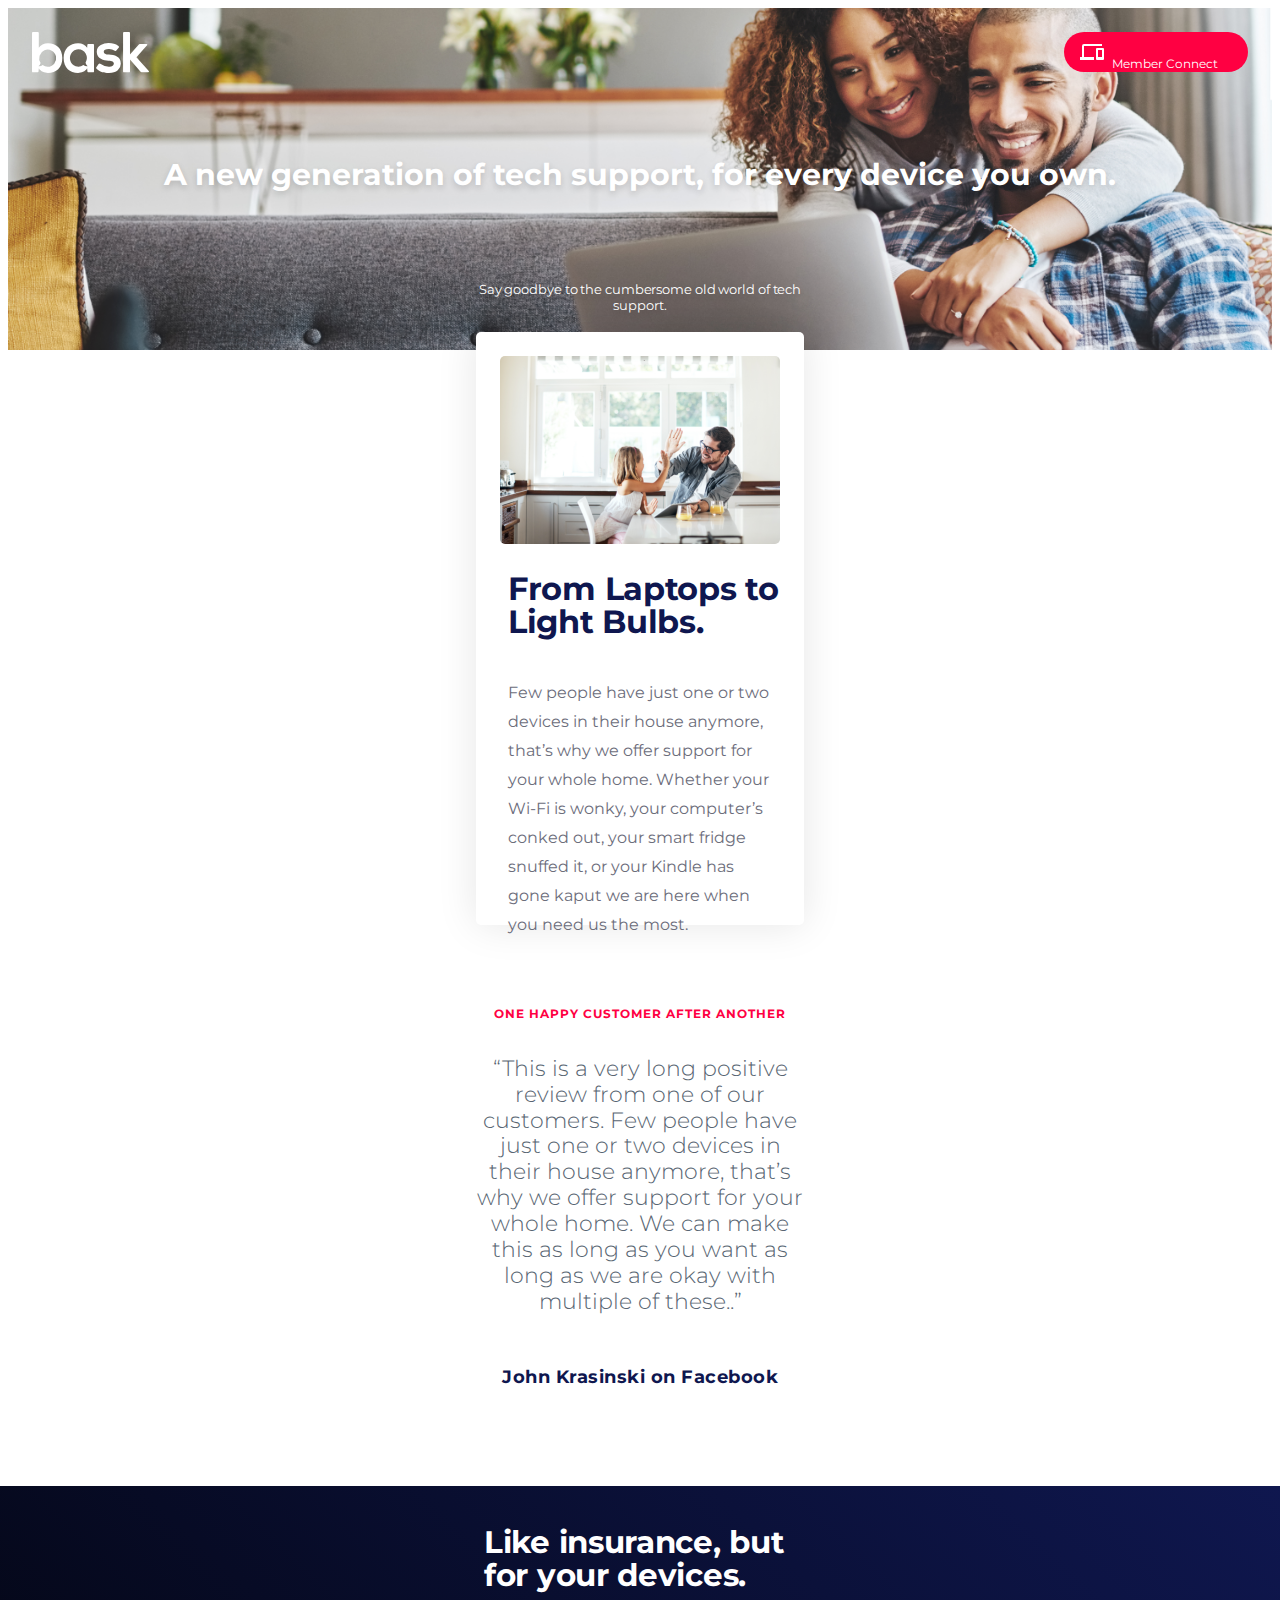
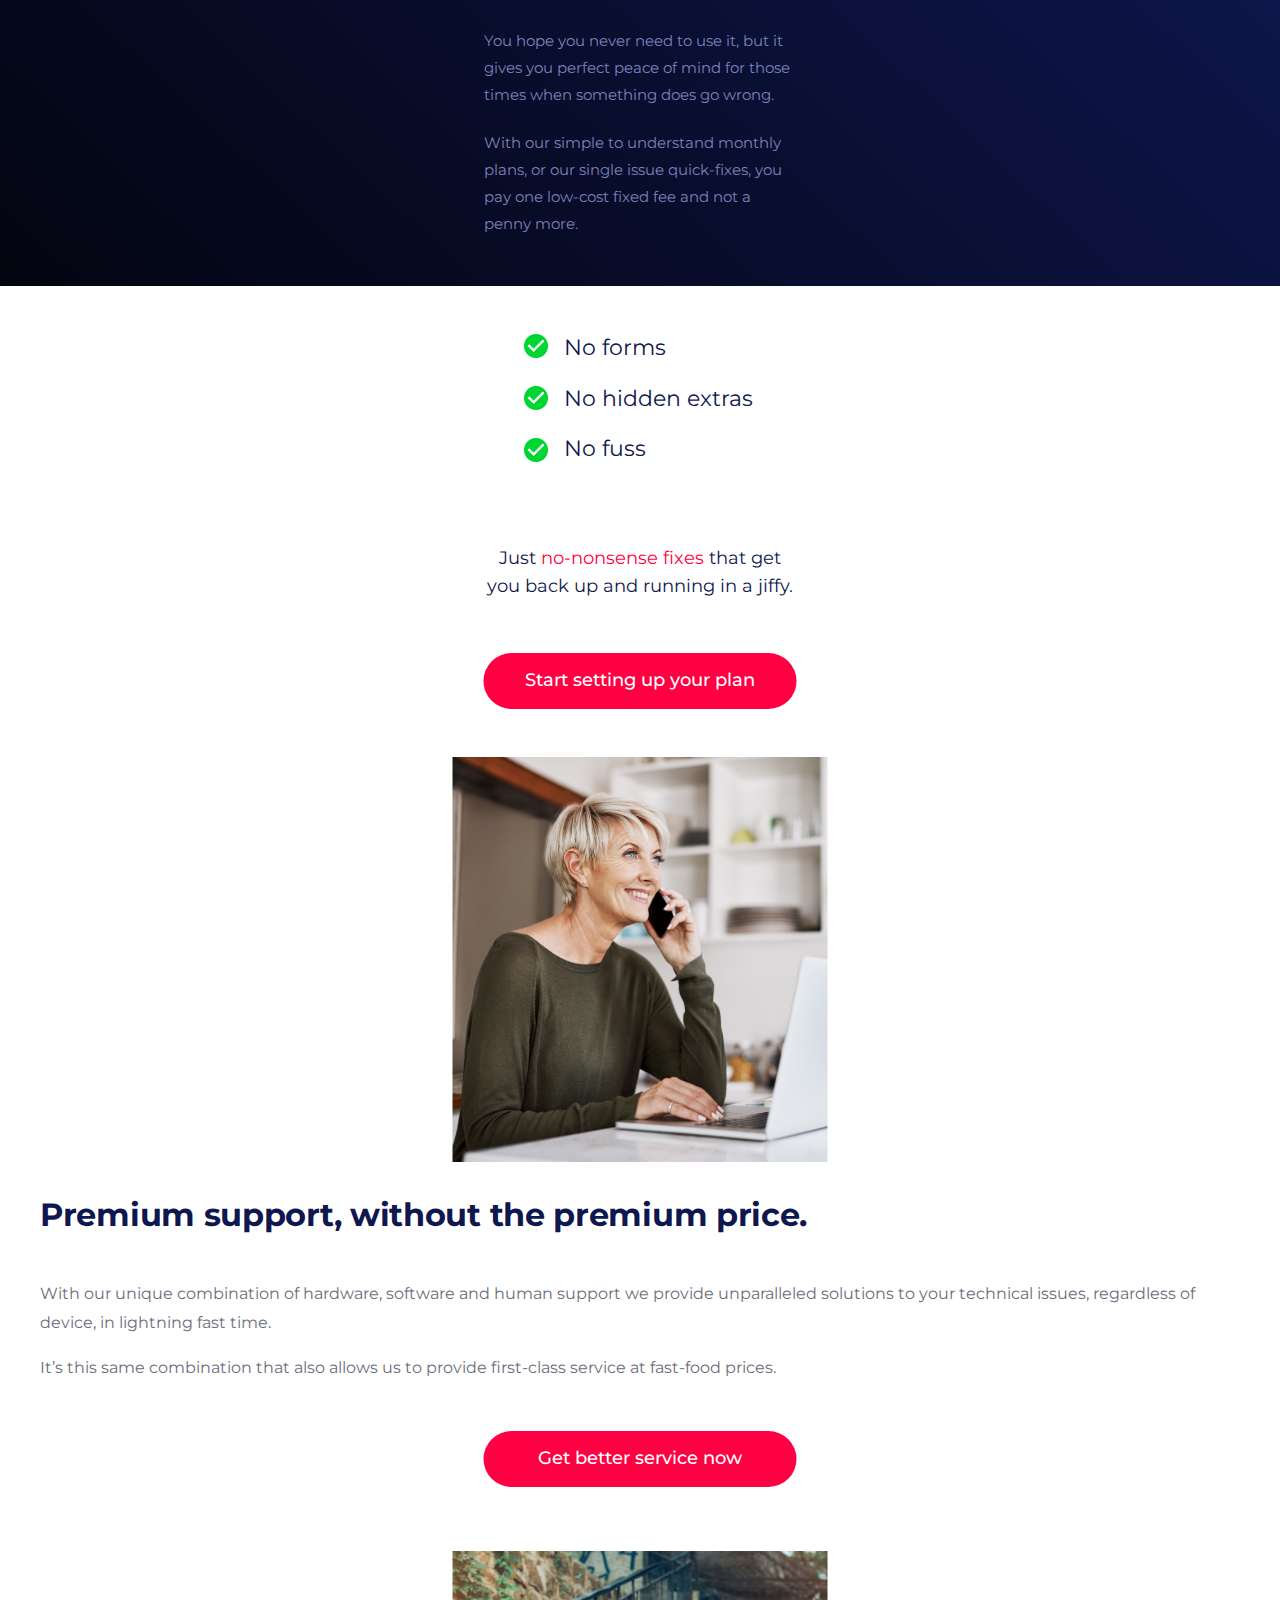
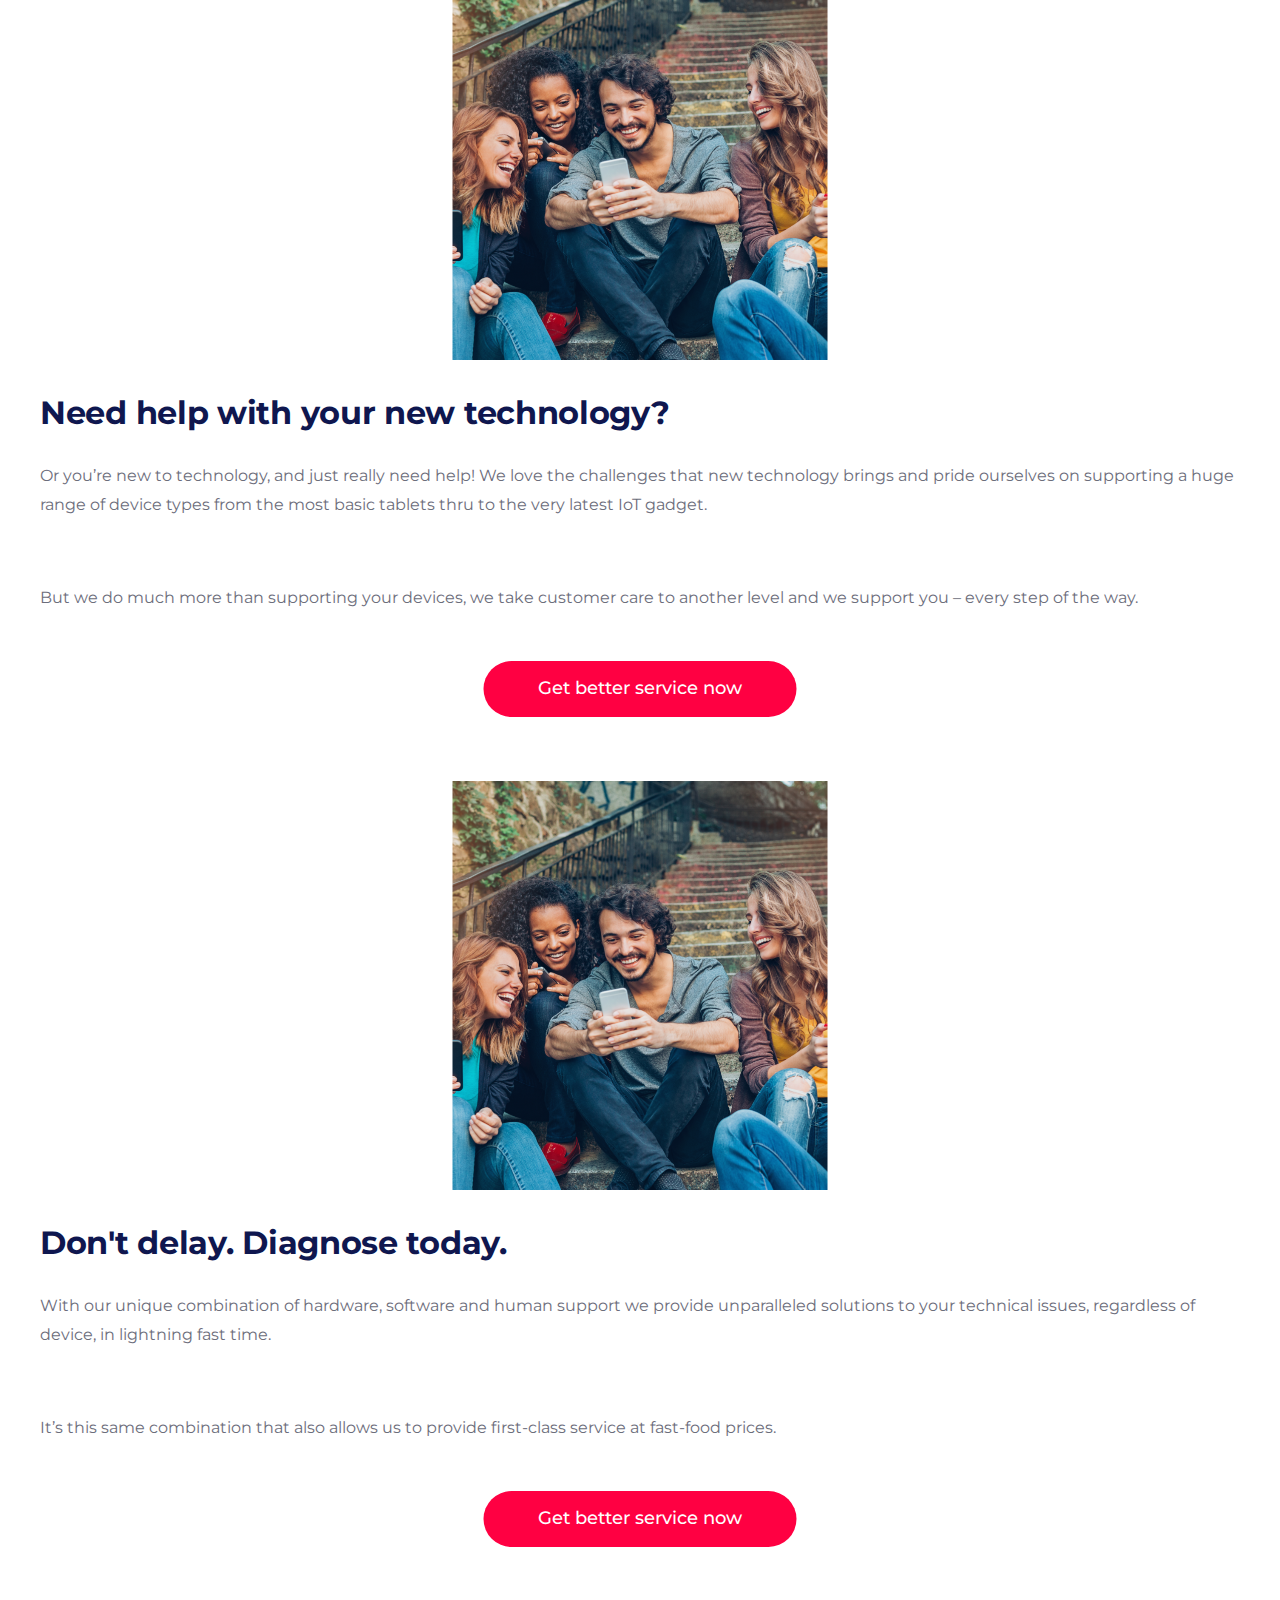
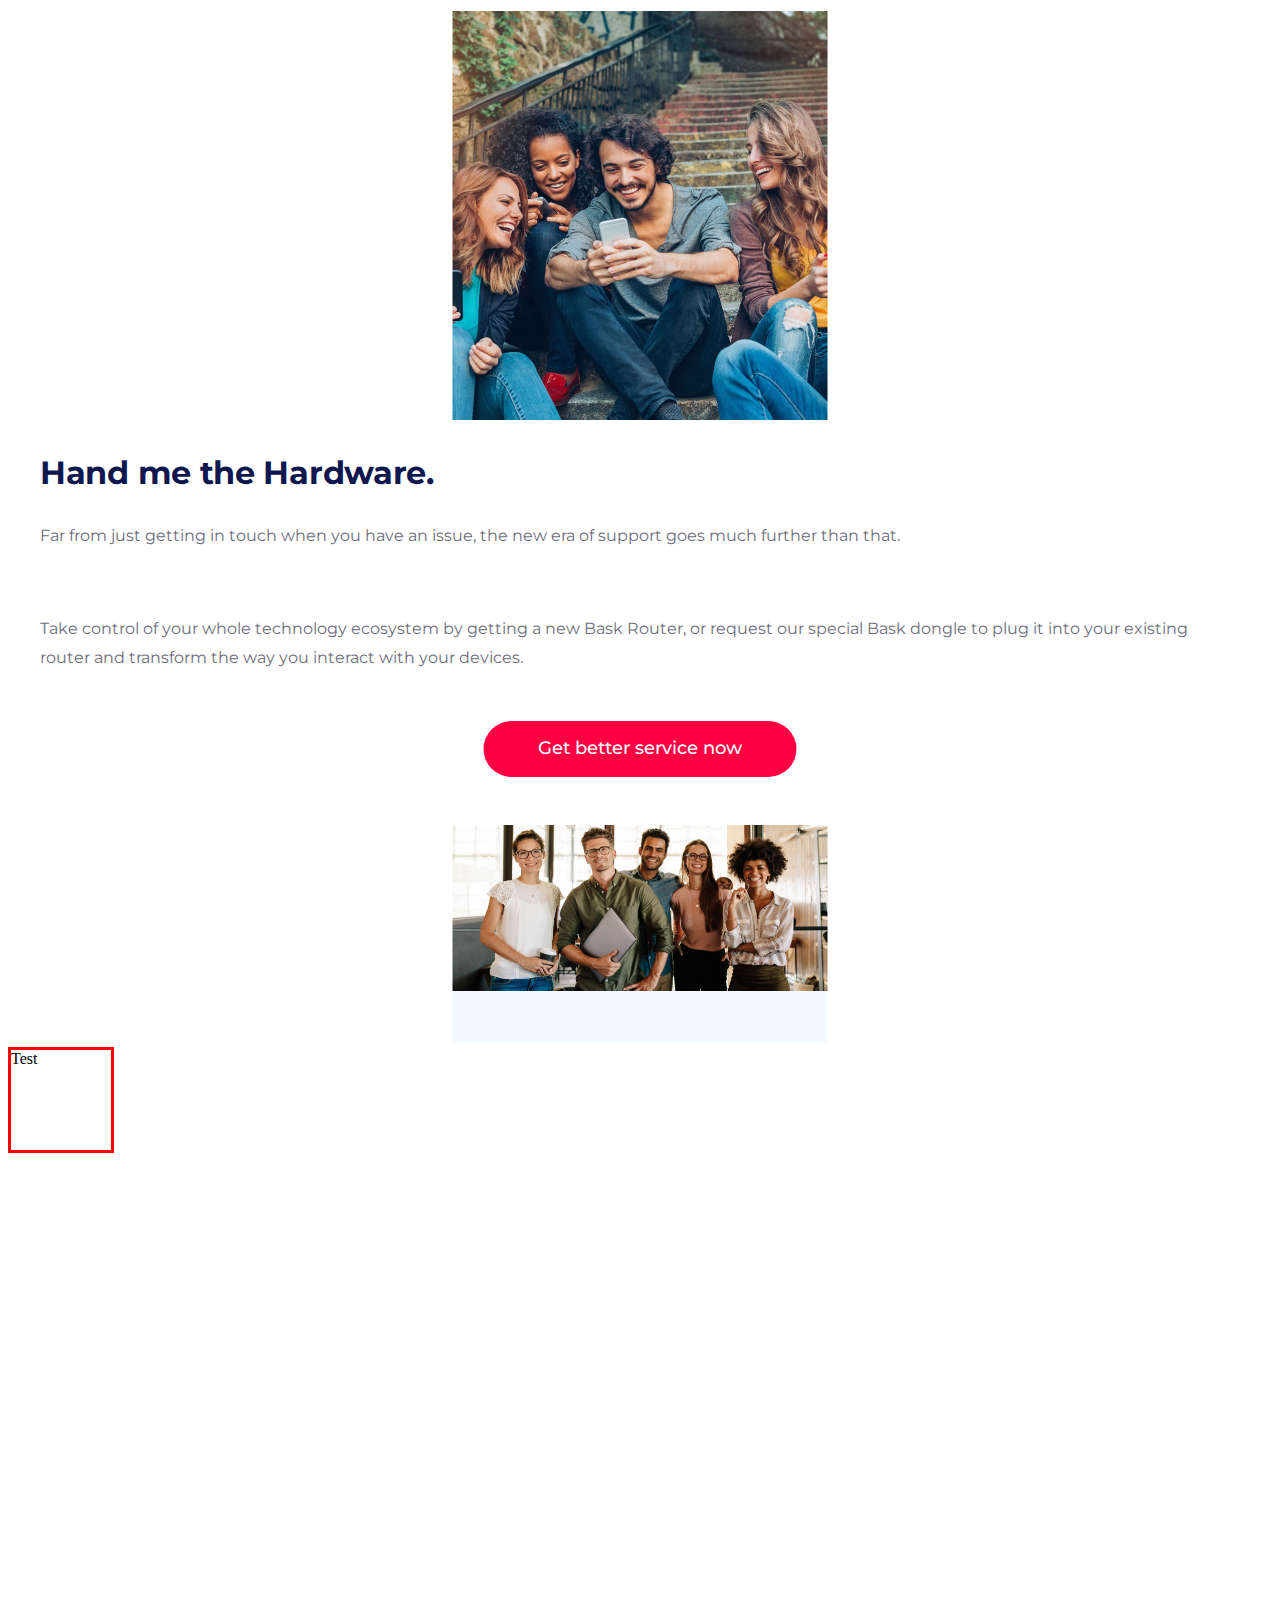
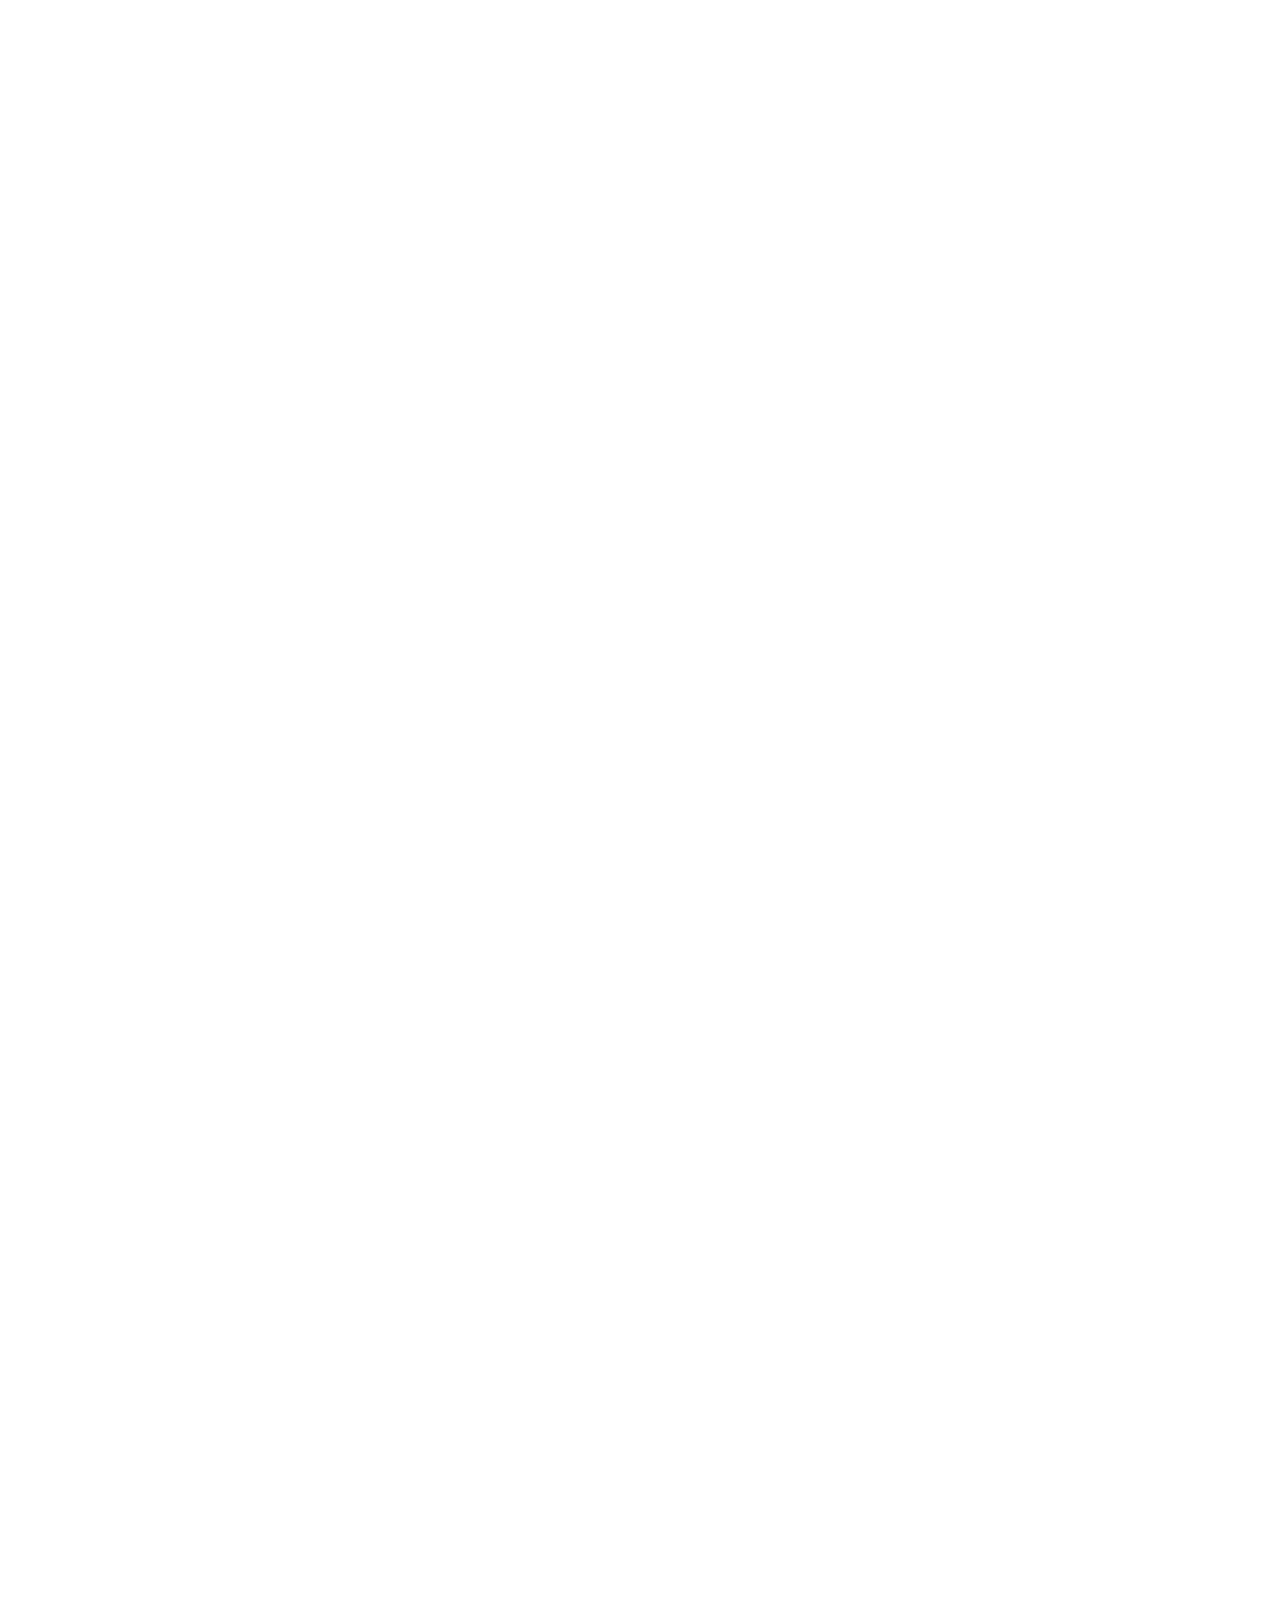
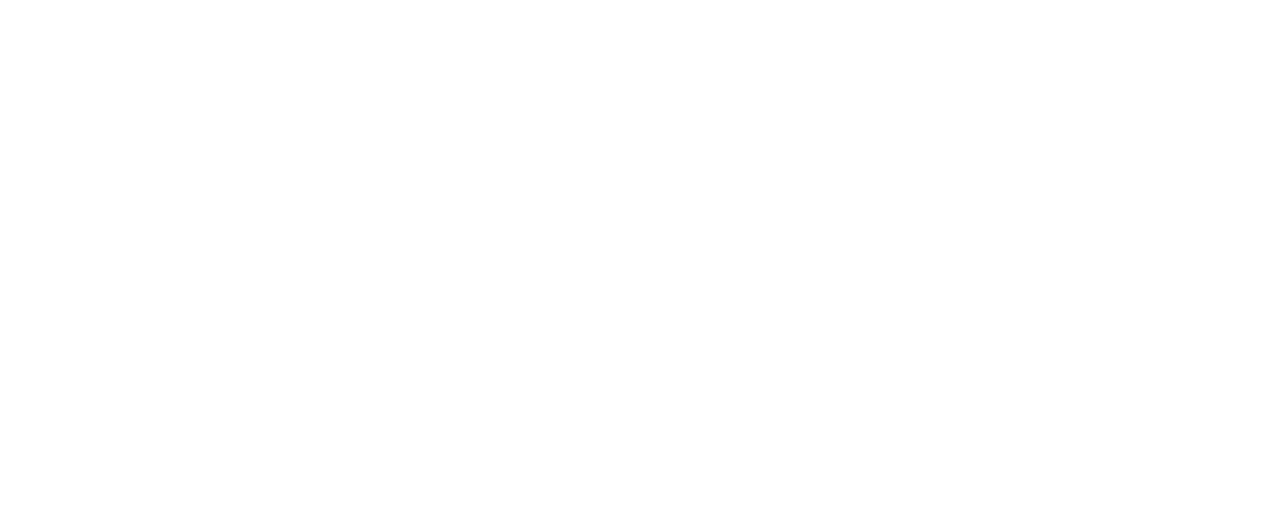
==== index.html @ 6b1df7c8 "still working on index" ====
<!DOCTYPE html>
<html lang="en">
<head>
    <link rel="stylesheet" href="./reset.css">
    <link rel="stylesheet" href="./global.css">
    <link rel="stylesheet" href="./index.css">
    <meta charset="UTF-8">
    <meta name="viewport" content="width=device-width, initial-scale=1.0">
    <meta http-equiv="X-UA-Compatible" content="ie=edge">
    <style>
        @import url('https://fonts.googleapis.com/css?family=Montserrat:300,400,500,550,600,650,700|Open+Sans');
        </style>
    <title>Bask</title>
</head>
<body class="index">
        
            
        
                <header class="header-wrapper-index">
                    <!-- <div class="side-crop">
                        <img src="./assets//images/home1.png" alt="happy couple">
                    </div> -->
                    <div class="inner-header">
                        <img class="header-logo" src="./assets/logos/bask-logo.svg" alt="bask logo">
                            <button class="connect-button">
                                <img class="memberContactIcon" src="./assets/icons/member-connect.svg" alt="member connect icon">
                                <p class="header-button-text">Member Connect</p>
                            </button>        
                    </div>      

                    <div class="whiteTitleIndex center">A new generation of tech support, for every device you own.</div>
                 
                    <p class="indexSmallTitle center">Say goodbye to the cumbersome old world of tech support. </p>
                <div class="indexHeaderCenter center">
                    <div>
                            <img src="./assets/images/home2.png" alt="">
                    </div>

                    <div class="mobile-title-left">From Laptops to Light Bulbs.</div>
                    <div class="whiteSpace0"></div>
                    <p class="mobile-gray-text">Few people have just one or two devices in their house anymore, that’s why we offer support for your whole home. Whether your Wi-Fi is wonky, your computer’s conked out, your smart fridge snuffed it, or your Kindle has gone kaput we are here when you need us the most.</p>
                    
                </div>
                
                <div class="whiteSpace64"></div>
                <h1 class="indexRedTitle center">ONE HAPPY CUSTOMER AFTER ANOTHER</h1>
                

                <div class="whiteSpace16"></div>
                <p class="indexReview center">“This is a very long positive review from one of our customers. Few people have just one or two devices in their house anymore, that’s why we offer support for your whole home. We can make this as long as you want as long as we are okay with multiple of these..”</p>
                <div class="whiteSpace48"></div>
                <p class="fbReview center">John Krasinski on Facebook</p>
                <div class="whiteSpace64"></div>
                <div class="indexBlueBox center">
                    <h1 class="center">Like insurance, but for your devices.</h1>
                    <div class="indexPurpleText center">
                            <p>You hope you never need to use it, but it gives you perfect peace of mind for those times when something does go wrong.</p>
                            <p>With our simple to understand monthly plans, or our single issue quick-fixes, you pay one low-cost fixed fee and not a penny more. </p>
                    </div>
                </div>
                    
                <div classname="whiteSpace48 center"></div>

                <div class="indexCheckbox center">
                    <div class="indexChecks">
                        <img src="./assets/icons/greenCheck.png" alt="">
                        <img src="./assets/icons/greenCheck.png" alt="">
                        <img src="./assets/icons/greenCheck.png" alt="">
                    </div>
                    <div class="indexInner">
                        <div>No forms</div>
                        <div>No hidden extras</div>
                        <div>No fuss</div>
                    </div>
                </div>

                <div class="whiteSpace32"></div>

                <p class="indexUnderChecks center">Just <span class="indexRed">no-nonsense fixes</span>  that get you back up and running in a jiffy.</p>
                <div class="whiteSpace32"></div>
                <button class="mobileRedButton center">Start setting up your plan</button>
                <div class="whiteSpace48"></div>
                <img class="mobile-img center" src="./assets/images/home4.png" alt="">
                <div class="whiteSpace32"></div>
                <div class="mobile-title-left center">Premium support, without the premium price.</div>
                <div class="whiteSpace32"></div>

                <p class="mobile-gray-text center">With our unique combination of hardware, software and human support we provide unparalleled solutions to your technical issues, regardless of device, in lightning fast time. </p>
                <p class="mobile-gray-text center">It’s this same combination that also allows us to provide first-class service at fast-food prices.</p>
                <div class="whiteSpace32"></div>
                <button class="mobileRedButton center"> Get better service now</button>
                <div class="whiteSpace64"></div>
                <img class="mobile-img center" src="./assets/images/desk4.png" alt="">
                <div class="whiteSpace32"></div>
                <div class="mobile-title-left center">Need help with your new technology?</div>
                <div class="whiteSpace16"></div>
                <p class="mobile-gray-text center">Or you’re new to technology, and just really need help! We love the challenges that new technology brings and pride ourselves on supporting a huge range of device types from the most basic tablets thru to the very latest IoT gadget.</p>
                <div class="whiteSpace32"></div>
                <p class="mobile-gray-text center">But we do much more than supporting your devices, we take customer care to another level and we support you – every step of the way.</p>
                <div class="whiteSpace32"></div>
                <button class="mobileRedButton center"> Get better service now</button>
                <div class="whiteSpace64"></div>
                <img class="mobile-img center" src="./assets/images/desk4.png" alt="">
                <div class="whiteSpace32"></div>
                <div class="mobile-title-left center">Don't delay. Diagnose today.</div>
                <div class="whiteSpace16"></div>
                <p class="mobile-gray-text center">With our unique combination of hardware, software and human support we provide unparalleled solutions to your technical issues, regardless of device, in lightning fast time. </p>
                <div class="whiteSpace32"></div>
                <p class="mobile-gray-text center">It’s this same combination that also allows us to provide first-class service at fast-food prices.</p>
                <div class="whiteSpace32"></div>
                <button class="mobileRedButton center"> Get better service now</button>
                <div class="whiteSpace64"></div>
                <img class="mobile-img center" src="./assets/images/desk4.png" alt="">
                <div class="whiteSpace32"></div>
                <div class="mobile-title-left center">Hand me the Hardware.</div>
                <div class="whiteSpace16"></div>
                <p class="mobile-gray-text center">Far from just getting in touch when you have an issue, the new era of support goes much further than that.</p>
                <div class="whiteSpace32"></div>
                <p class="mobile-gray-text center">Take control of your whole technology ecosystem by getting a new Bask Router, or request our special Bask dongle to plug it into your existing router and transform the way you interact with your devices.</p>
                <div class="whiteSpace32"></div>
                <button class="mobileRedButton center"> Get better service now</button>
                <div class="whiteSpace48"></div>

                

                    <img class="mobile-img center indexLowerImage" src="./assets/images/desk7.png" alt="">

                    <div class="what-is-going">Test</div>


                
                </header>
                    
    
</body>
</html>
---- global.css ----
.fix {
  width: 100vw;
  background-color: rgba(255, 0, 0, 0.219);
  color: red;
  text-align: center;
  padding: 100px 0px;
}

/* header */
.header-wrapper {
  width: 100%;
  box-sizing: border-box;
  background-color: #0f174f;
  padding-bottom: 32px;
}

.inner-header {
  display: flex;
  justify-content: space-between;
  padding: 24px 24px;
}
.header-logo {
  width: 117.25px;
  height: 40.56px;
}
.header-paragraph {
  width: 272px;
  font-family: OpenSans;
  font-size: 14px;
  font-weight: normal;
  font-style: normal;
  font-stretch: normal;
  line-height: 1.71;
  letter-spacing: normal;
  text-align: left;
  color: #7b83b9;
}
.connect-button {
  width: 184px;
  height: 40px;
  border-radius: 24px;
  border: none;
  background-color: #ff0042;
  display: flex;
  justify-content: space-between;
  padding: 12px 16px;
}
.memberContactIcon {
  width: 24px;
  height: 16px;
}
.header-button-text {
  width: 120px;
  height: 20px;
  font-family: "Montserrat", sans-serif;
  font-size: 12px;
  font-style: normal;
  text-align: left;
  color: #ffffff;
}

.whiteTitle {
  height: 40px;
  text-shadow: 0 3px 6px rgba(0, 0, 0, 0.16);
  font-family: "Montserrat", sans-serif;
  font-size: 33px;
  font-weight: bold;
  font-style: normal;
  font-stretch: normal;
  line-height: 0.91;
  letter-spacing: normal;
  text-align: center;
  color: #ffffff;
  padding: 64px 46px 8px 46px;
}

/* red button */
.mobileRedButton {
  border: none;
  width: 313px;
  height: 56px;
  border-radius: 28px;
  background-color: #ff0042;
  font-family: "Montserrat", sans-serif;
  font-size: 18px;
  font-weight: 500;
  font-style: normal;
  font-stretch: normal;
  line-height: 1.22;
  letter-spacing: normal;
  text-align: center;
  color: #ffffff;
}

.desktop-red-button {
}

/* red button */

/* title */
.mobile-title-left {
  font-family: "Montserrat", sans-serif;
  font-size: 32px;
  font-weight: bold;
  font-style: normal;
  font-stretch: normal;
  line-height: 1.06;
  letter-spacing: -0.3px;
  text-align: left;
  color: #0f174f;
  padding: 0px 32px;
}

.mobile-title-center {
  font-family: "Montserrat", sans-serif;
  font-size: 32px;
  font-weight: bold;
  font-style: normal;
  font-stretch: normal;
  line-height: 1.06;
  letter-spacing: -0.3px;
  text-align: center;
  color: #0f174f;
  padding: 0px 32px;
}

/* title */

/* gray text */

.mobile-gray-text {
  font-family: "Montserrat", sans-serif;
  font-size: 16px;
  font-weight: normal;
  font-style: normal;
  font-stretch: normal;
  line-height: 1.81;
  letter-spacing: normal;
  text-align: left;
  color: #6c6d7b;
  padding: 0px 32px;
}

/* gray text */

/* layout stuff */

.center {
  position: relative;
  left: 50%;
  transform: translate(-50%, 0px);
}
.whiteSpace0 {
  width: 100%;
  height: 0px;
}
.whiteSpace16 {
  width: 100%;
  height: 16px;
}
.whiteSpace32 {
  width: 100%;
  height: 32px;
}
.whiteSpace48 {
  width: 100%;
  height: 48px;
}
.whiteSpace64 {
  width: 100%;
  height: 64px;
}
/* layout stuff */

/* image */

.mobile-img {
  height: auto;
  width: auto;
  max-width: 375px;
}
/* image */

/* footer */

.footer-wrapper {
  width: 100vw;
  background-color: #00031e;
}

.social-media-icon-wrapper {
  width: 120px;
  display: flex;
  justify-content: space-around;
  padding: 12px 0px;
}
.social-media-icon {
  width: 24px;
  height: 24px;
}

.greyPhoneIcon {
  width: 9.3px;
  height: 14.6px;
}

.footerText {
  font-size: 13px;
  font-family: "Montserrat", sans-serif;
  font-weight: normal;
  font-style: normal;
  font-stretch: normal;
  line-height: 1.23;
  letter-spacing: normal;
  color: #ffffff;
}

.footerContact {
  display: flex;
  justify-content: space-between;
  padding: 0px 32px;
}

.innerFooter {
  display: flex;
  justify-content: space-between;
  padding: 26px 32px;
}

.footerLinks {
  display: flex;
  justify-content: space-around;
  padding: 0px 83px;
  /* flex-direction: column; */
}
.footerLink {
  font-family: "Montserrat", sans-serif;
  font-size: 18px;
  font-weight: normal;
  font-style: normal;
  font-stretch: normal;
  line-height: 1.22;
  letter-spacing: normal;
  color: #ffffff;
  padding: 16px 48px;
}

.copyrightText {
  text-align: center;
  padding: 24px 0px;
}

#phoneNumber {
  font-weight: bold;
}

a {
  color: #ffffff;
}
/* footer */
---- index.css ----
.index{
    height: 8500px;
}

.header-wrapper-index{
  width: 100%;
  box-sizing: border-box;
  background-color: transparent;
  padding-bottom: 32px;
  background-image: url(./assets/images/home1.png);
  background-size: cover;
  background-position: center;
  height: 342px;
}

.whiteTitleIndex {
  height: 99px;
  text-shadow: 0 3px 6px rgba(0, 0, 0, 0.16);
  font-family: "Montserrat", sans-serif;
  font-size: 30px;
  font-weight: bold;
  font-style: normal;
  font-stretch: normal;
  line-height: 0.91;
  letter-spacing: normal;
  text-align: center;
  color: #ffffff;
  padding: 64px 12px 8px 12px;
}

.indexSmallTitle{
  width: 375px;
  height: 17px;
  text-shadow: 0 3px 6px rgba(0, 0, 0, 0.16);
  font-family: "Montserrat", sans-serif;
  font-size: 13px;
  font-weight: normal;
  font-style: normal;
  font-stretch: normal;
  line-height: 1.25;
  letter-spacing: -0.1px;
  text-align: center;
  color: #ffffff;
  margin-bottom: 34px;
}

.indexHeaderCenter{
  width: 328px;
  height: 593px;
  border-radius: 5px;
  box-shadow: 0 0 40px 0 rgba(0, 0, 0, 0.1);
  background-color: #ffffff;
}

.indexHeaderCenter div{
  padding-top: 24px;
  margin: auto;
  width: 280px;
}

.indexHeaderCenter img{
    width: auto;
    height: auto;
    max-width: 280px;
    border-radius: 5px;
    margin: auto;
}

  .indexRedTitle{
    width: 328px;
    height: 13px;
    font-family: "Montserrat", sans-serif;
    font-size: 12px;
    font-weight: bold;
    font-style: normal;
    font-stretch: normal;
    line-height: 2.83;
    letter-spacing: 1px;
    text-align: center;
    color: #ff0042;
  }

  .indexReview{
    width: 328px;
    height: 216px;
    font-family: "Montserrat", sans-serif;
    font-size: 22px;
    font-weight: 300;
    font-style: normal;
    font-stretch: normal;
    line-height: 1.18;
    letter-spacing: normal;
    text-align: center;
    color: #586572;
  }

  .fbReview{
    width: 328px;
    height: 24px;
    font-family: "Montserrat", sans-serif;
    font-size: 18px;
    font-weight: bold;
    font-style: normal;
    font-stretch: normal;
    line-height: 1.89;
    letter-spacing: 0.5px;
    text-align: center;
    color: #0f174f;
  }

  .indexBlueBox{
    /* width: 375px; */
    width: 100vw;
    width: 100vw;
    height: 400px;
    background-image: linear-gradient(223deg, #0f174f, #030510);
  }

  .indexBlueBox h1{
    width: 312px;
    height: 80px;
    font-family: "Montserrat", sans-serif;
    font-size: 31px;
    font-weight: bold;
    font-style: normal;
    font-stretch: normal;
    line-height: 1.06;
    letter-spacing: -0.3px;
    text-align: left;
    color: #ffffff;
    padding: 40px 32px 0px 32px;
  }

  .indexPurpleText{
    width: 312px;
    height: 232px;
    font-family: "Montserrat", sans-serif;
    font-size: 15px;
    font-weight: normal;
    font-style: normal;
    font-stretch: normal;
    line-height: 1.81;
    letter-spacing: normal;
    text-align: left;
    color: #7b83b9;
  }

  .indexPurpleText p{
    margin-bottom: 20px;
    margin-top: 10px;
  }

  .indexCheckbox{
      height: 128px;
      width: 232px;
      margin-top: 48px;
      margin-bottom: 32px;
      display: flex;
  }

  .indexInner{
    height: 128px;
    width: 192px;
    float: right;
    display: flex;
    flex-direction: column;
    justify-content: space-between;
    font-size: 22px;
    color: #0F174F;
    font-family: "Montserrat", sans-serif;
  }

  .indexChecks{
      height: 128px;
      width: 40px;
      display: flex;
      justify-content: space-between;
      flex-direction: column;
  }

  .indexChecks img{
      height: 24px;
      width: 24px;
  }

  .indexUnderChecks{
    width: 312px;
    height: 59px;
    font-family: OpenSans;
    font-size: 18px;
    font-weight: normal;
    font-style: normal;
    font-stretch: normal;
    line-height: 1.56;
    letter-spacing: normal;
    text-align: center;
    color: #0f174f;
    font-family: "Montserrat", sans-serif;
  }

  .indexRed{
      color: #ff0042;
  }

  .indexLowerImage{
      position: relative;
      /* border: solid black 2px;
      box-sizing: border-box; */
  }

  .what-is-going{
      position: absolute;
      /* top: 0px; */
      height: 100px;
      width: 100px;
      border: solid red 3px;
  }
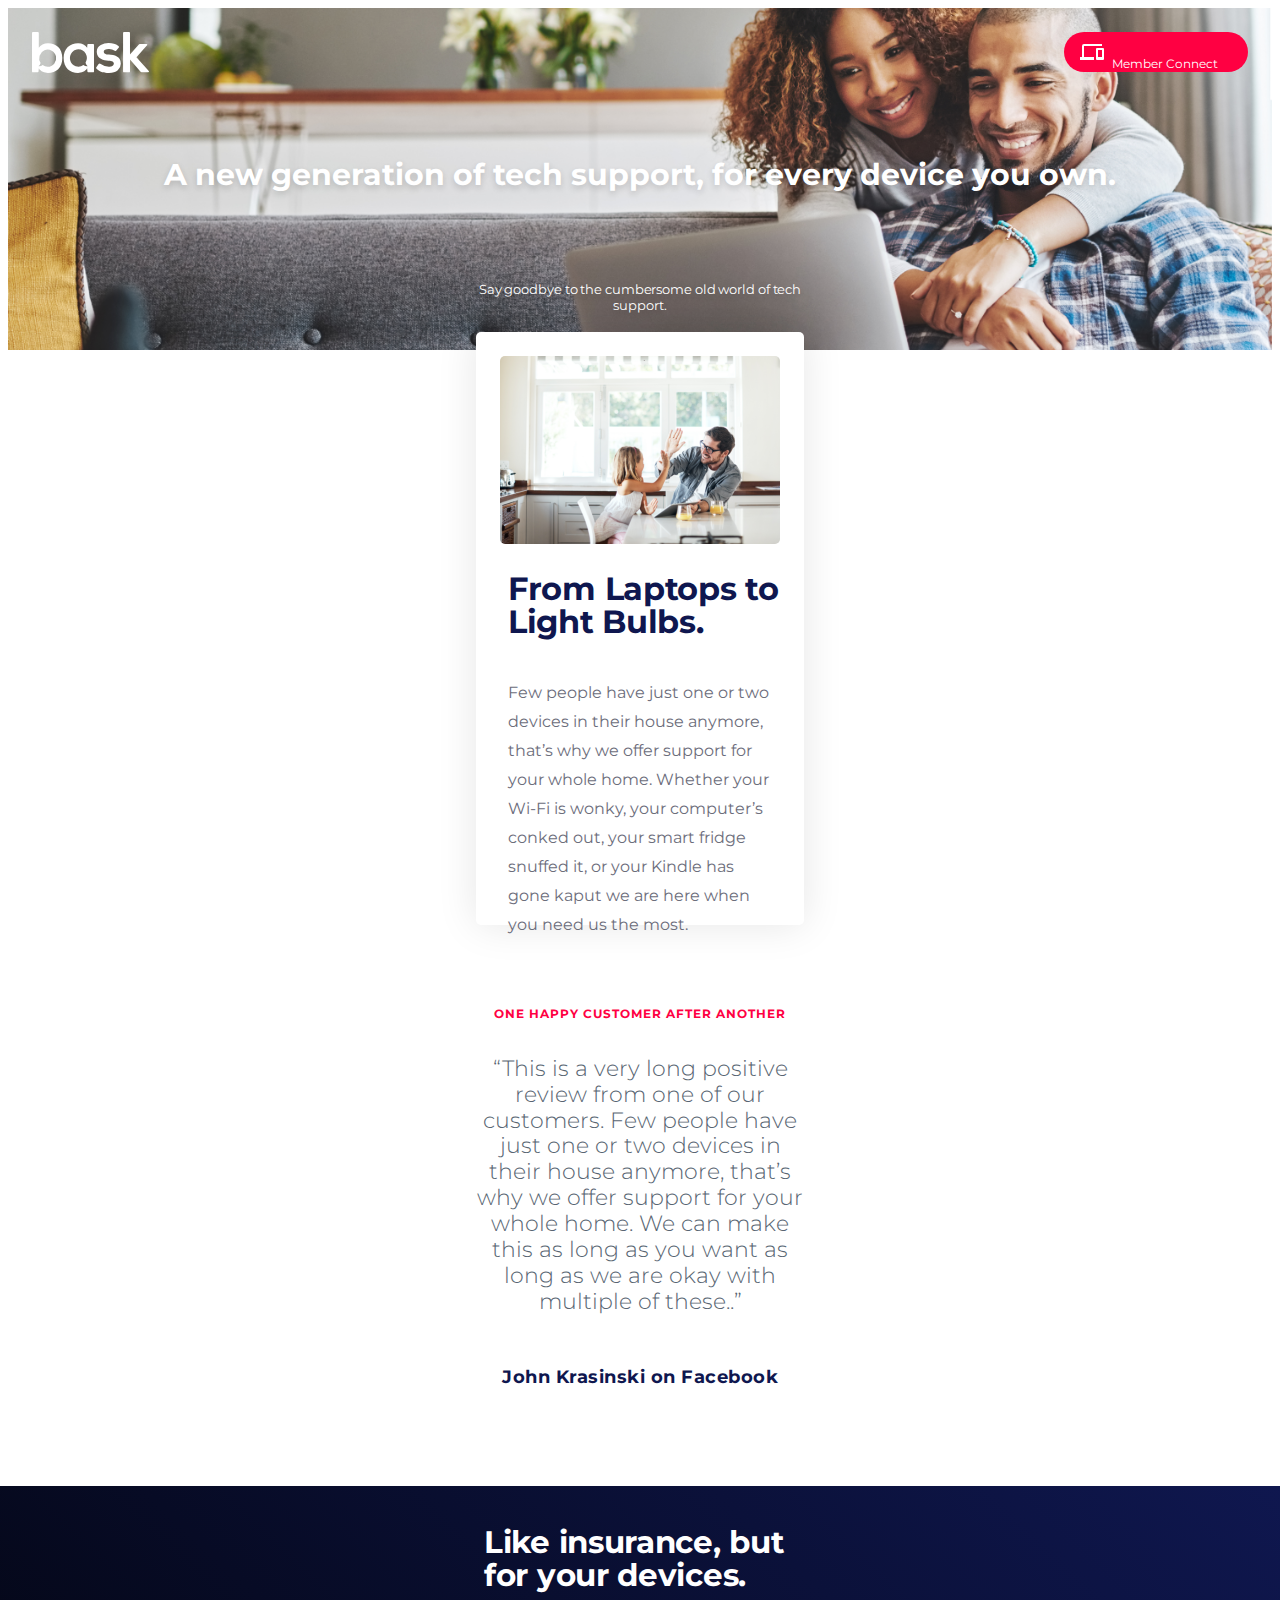
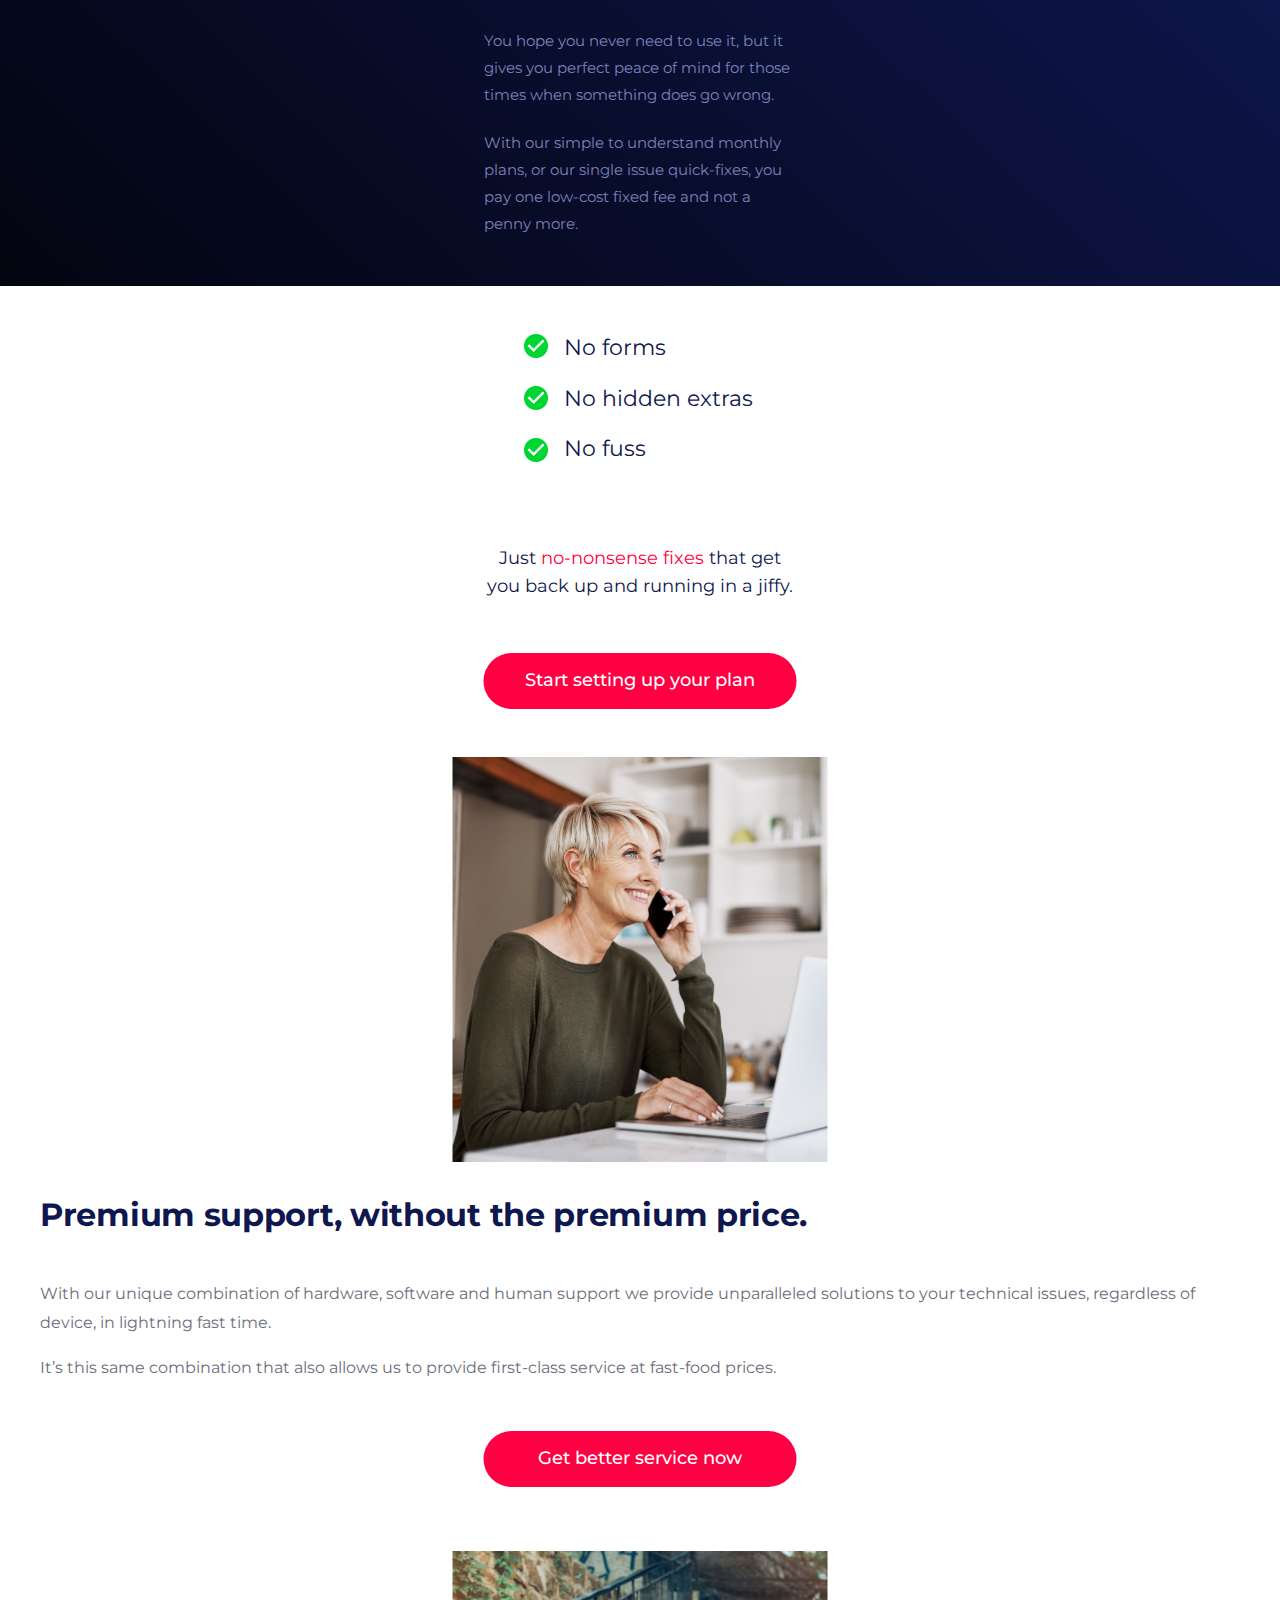
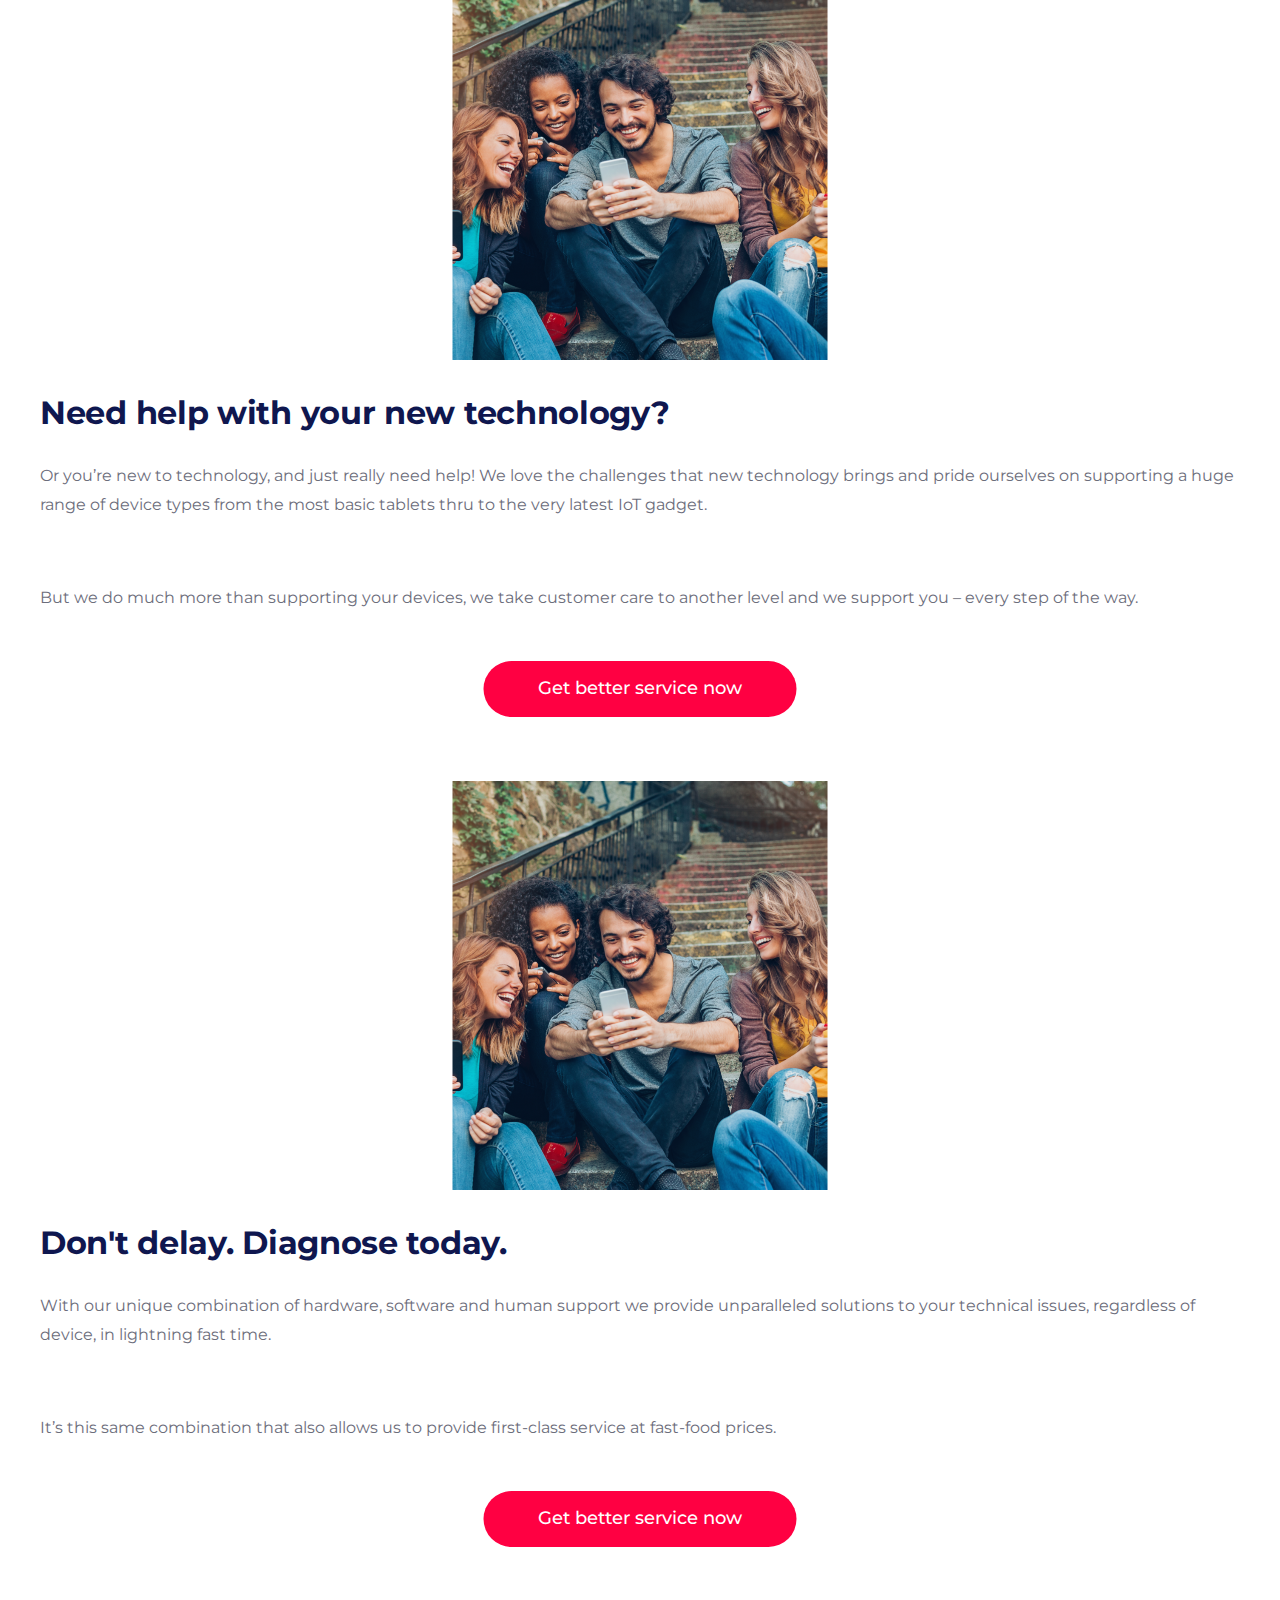
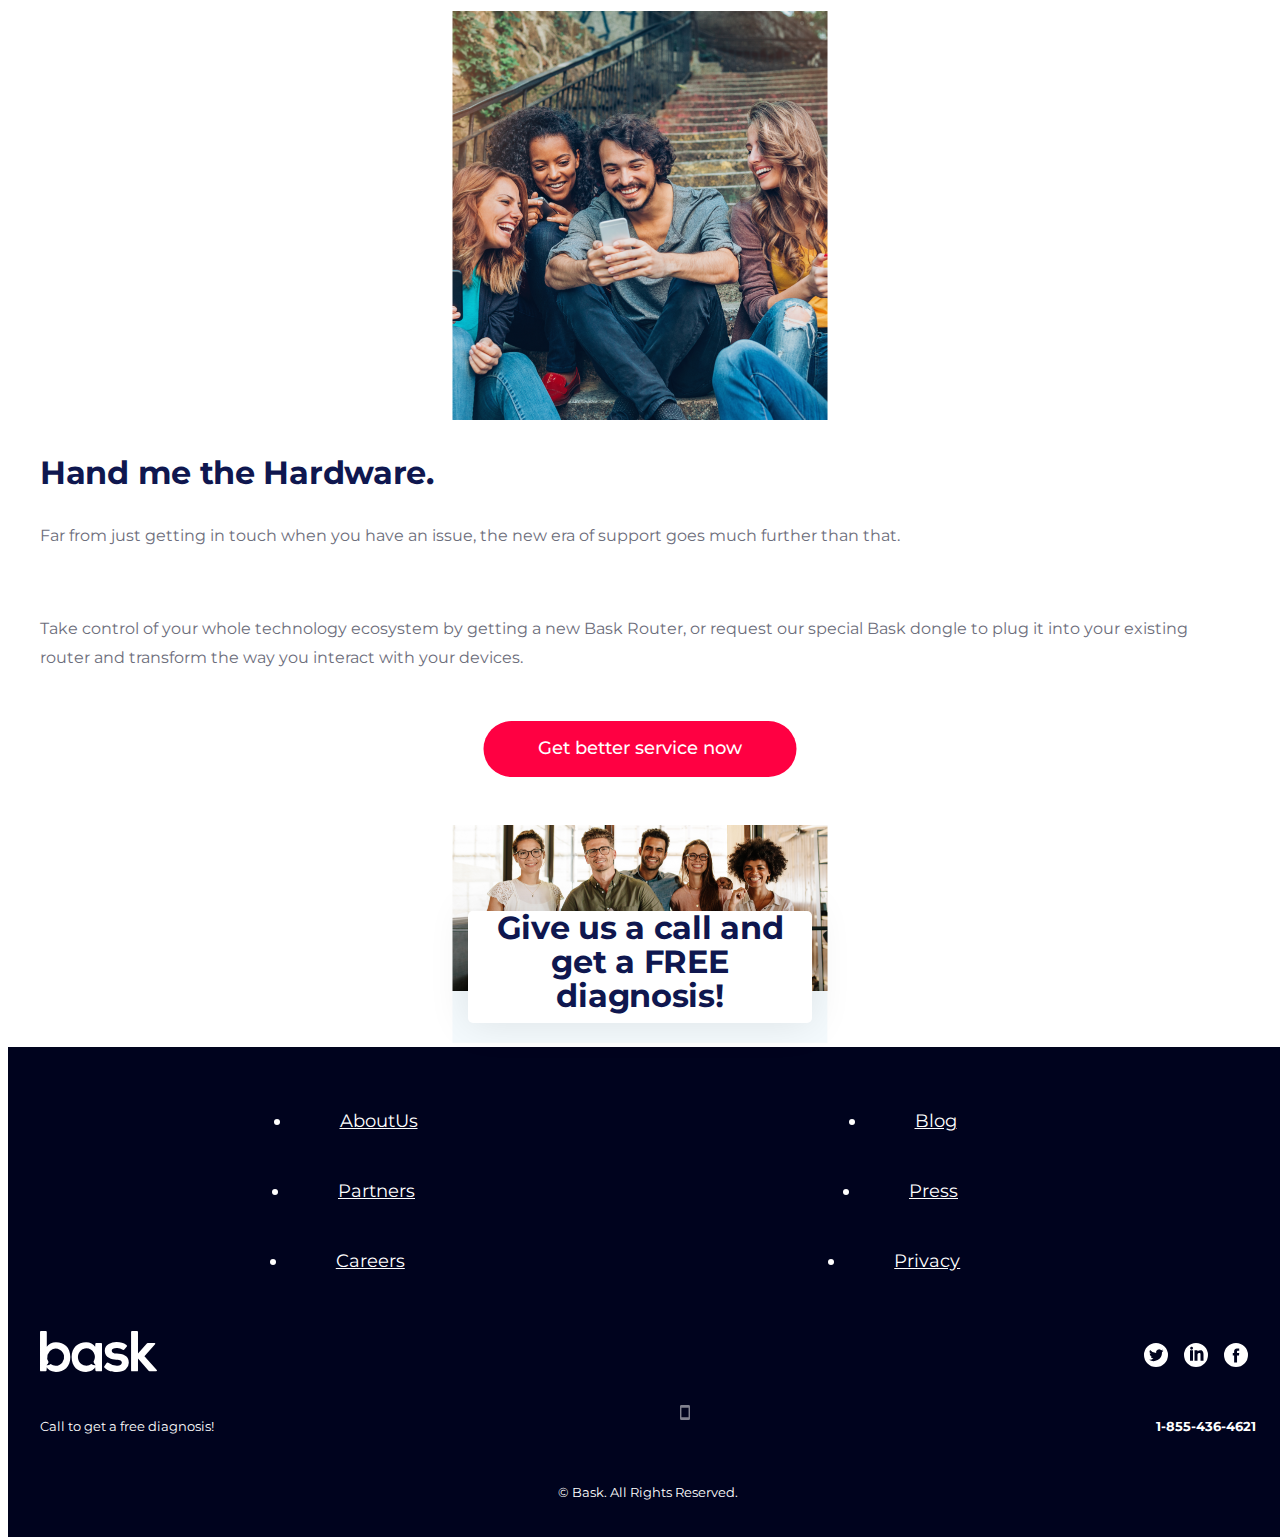
==== commit be662a38: "finished index" ====
--- a/index.html
+++ b/index.html
@@ -125,13 +125,59 @@
 
                 
 
+            <div class="index-wrapper">
                     <img class="mobile-img center indexLowerImage" src="./assets/images/desk7.png" alt="">
 
-                    <div class="what-is-going">Test</div>
+                    <div class="indexImgOverlap center">Give us a call and get a FREE diagnosis!</div>
+            </div>
 
 
+            <footer class="footer-wrapper">
+                    <div class="whiteSpace32"></div>
+                    <ul class="footerLinks">
+                        <li class="footerLink">
+                            <a href="#">AboutUs</a>
+                        </li>
+                        <li class="footerLink">
+                            <a href="#">Blog</a>
+                        </li>
+                    </ul>
+                    <ul class="footerLinks">
+                        <li class="footerLink">
+                            <a href="#">Partners</a>
+                        </li>
+                        <li class="footerLink">
+                            <a href="#">Press</a>
+                        </li>
+                    </ul>
+                    <ul class="footerLinks">
+                        <li class="footerLink">
+                            <a href="#">Careers</a>
+                        </li>
+                        <li class="footerLink">
+                            <a href="#">Privacy</a>
+                        </li>
+                    </ul>
+                    <div class="innerFooter">
+                        <img class="header-logo" src="./assets/logos/bask-logo.svg" alt="bask logo">
+                        <div class="social-media-icon-wrapper">
+                            <img class="social-media-icon" src="./assets/icons/twitter-icon.svg" alt="Twitter Icon">
+                            <img class="social-media-icon" src="./assets/icons/linkedin-icon.svg" alt="LinkedIn Icon">
+                            <img class="social-media-icon" src="./assets/icons/facebook-icon.svg" alt="Facebook Icon">
+                        </div>
+                    </div>
+                    <div class="footerContact ">
+                        <p class="footerText">Call to get a free diagnosis!</p>
+                        <img class="greyPhoneIcon" src="./assets/icons/phone-icon-grey.svg" alt="">
+                        <p class="footerText" id="phoneNumber">1-855-436-4621</p>
+                    </div>
+                    <div class="copyrightText">
+                        <p class="footerText">© Bask. All Rights Reserved.</p>
+                    </div>
+                </footer>
+                </header>
+
                 
-                </header>
                     
     
 </body>
--- a/index.css
+++ b/index.css
@@ -1,6 +1,4 @@
-.index{
-    height: 8500px;
-}
+
 
 .header-wrapper-index{
   width: 100%;
@@ -202,16 +200,36 @@
       color: #ff0042;
   }
 
+  .index-wrapper{
+      position: relative;
+      /* border: solid green 2px; */
+  }
+
   .indexLowerImage{
       position: relative;
-      /* border: solid black 2px;
-      box-sizing: border-box; */
-  }
-
-  .what-is-going{
-      position: absolute;
-      /* top: 0px; */
-      height: 100px;
-      width: 100px;
-      border: solid red 3px;
-  }
+      /* border: solid black 2px; */
+      box-sizing: border-box;
+  }
+
+  .indexImgOverlap{
+    position: absolute;
+    background-color: white;
+    width: 344px;
+    height: 112px;
+    border-radius: 5px;
+    box-shadow: 0 0 40px 0 rgba(0, 0, 0, 0.1);
+    background-color: #ffffff;
+    bottom: 24px;
+    /* left: 16px; */
+    /* right: 16px; */
+    margin: auto;
+    font-family: "Montserrat", sans-serif;
+    font-size: 32px;
+    font-weight: bold;
+    font-style: normal;
+    font-stretch: normal;
+    line-height: 1.06;
+    letter-spacing: -0.3px;
+    text-align: center;
+    color: #0f174f;
+  }
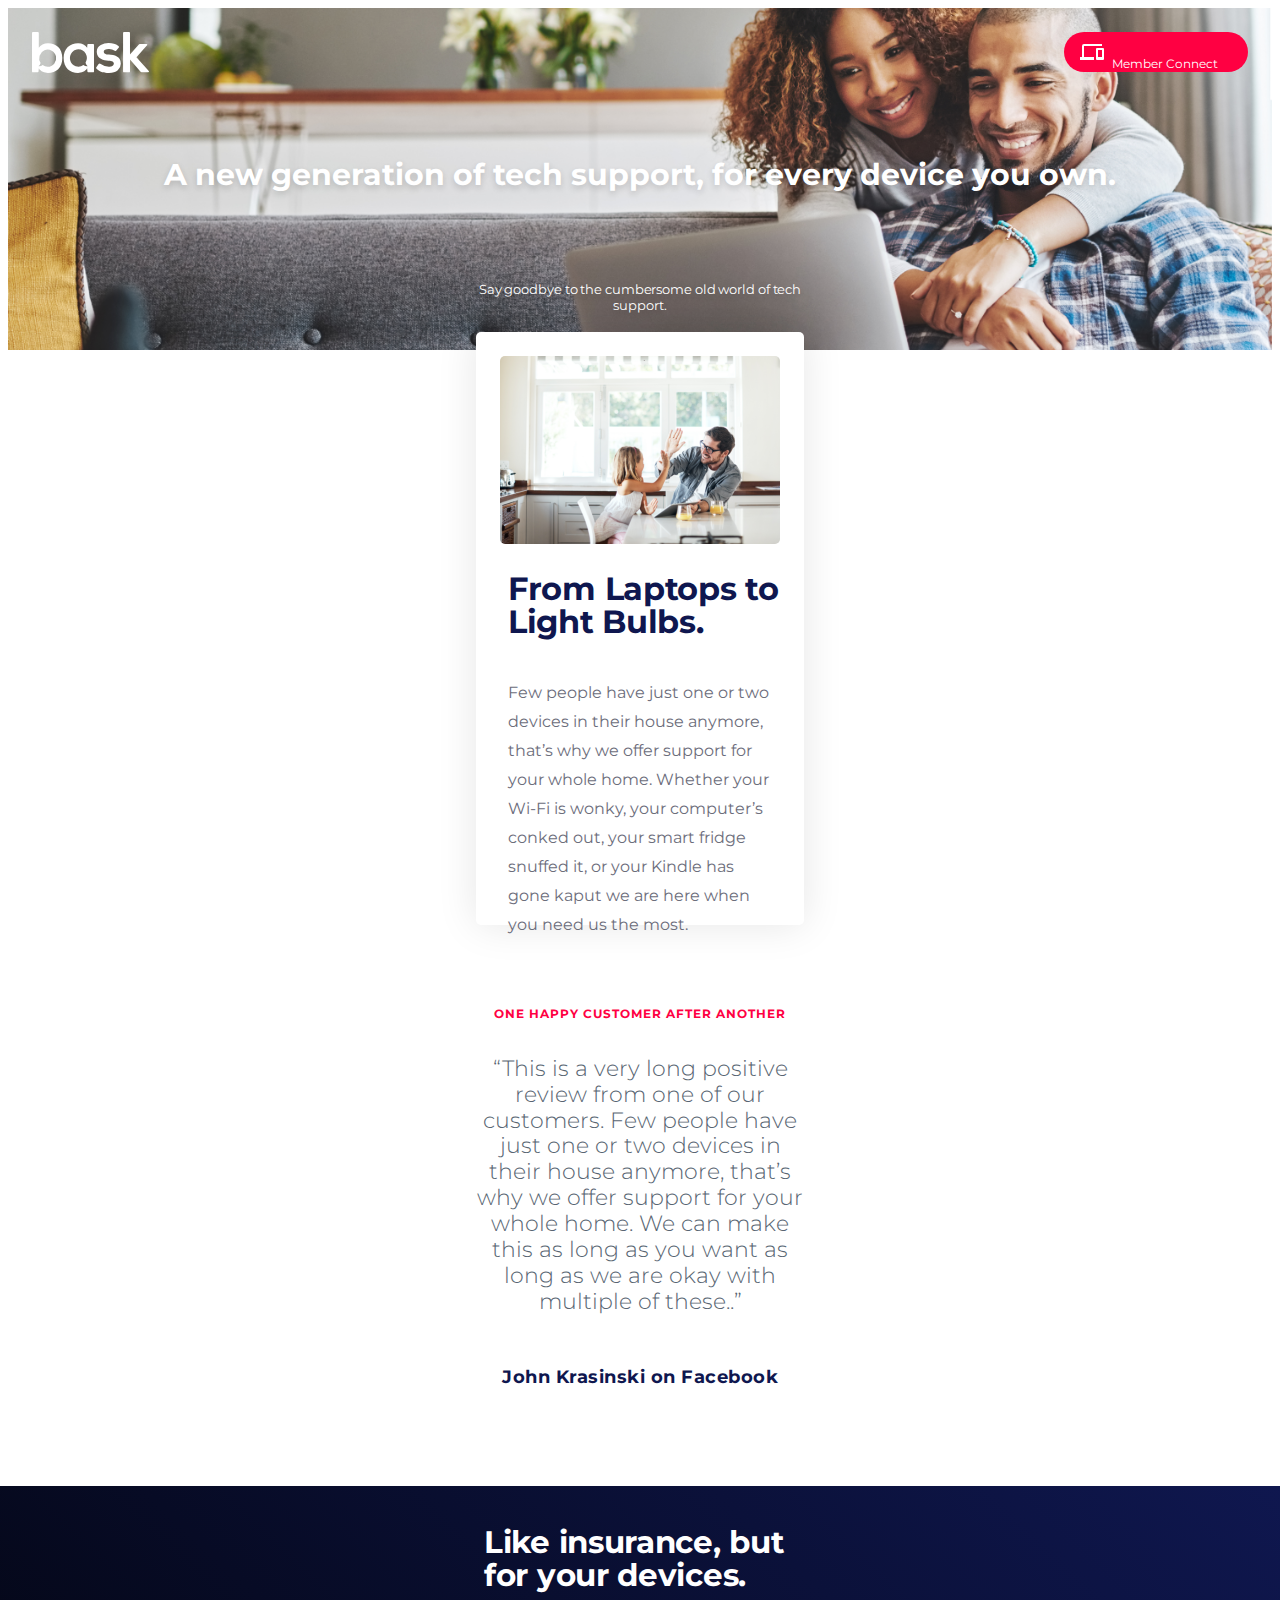
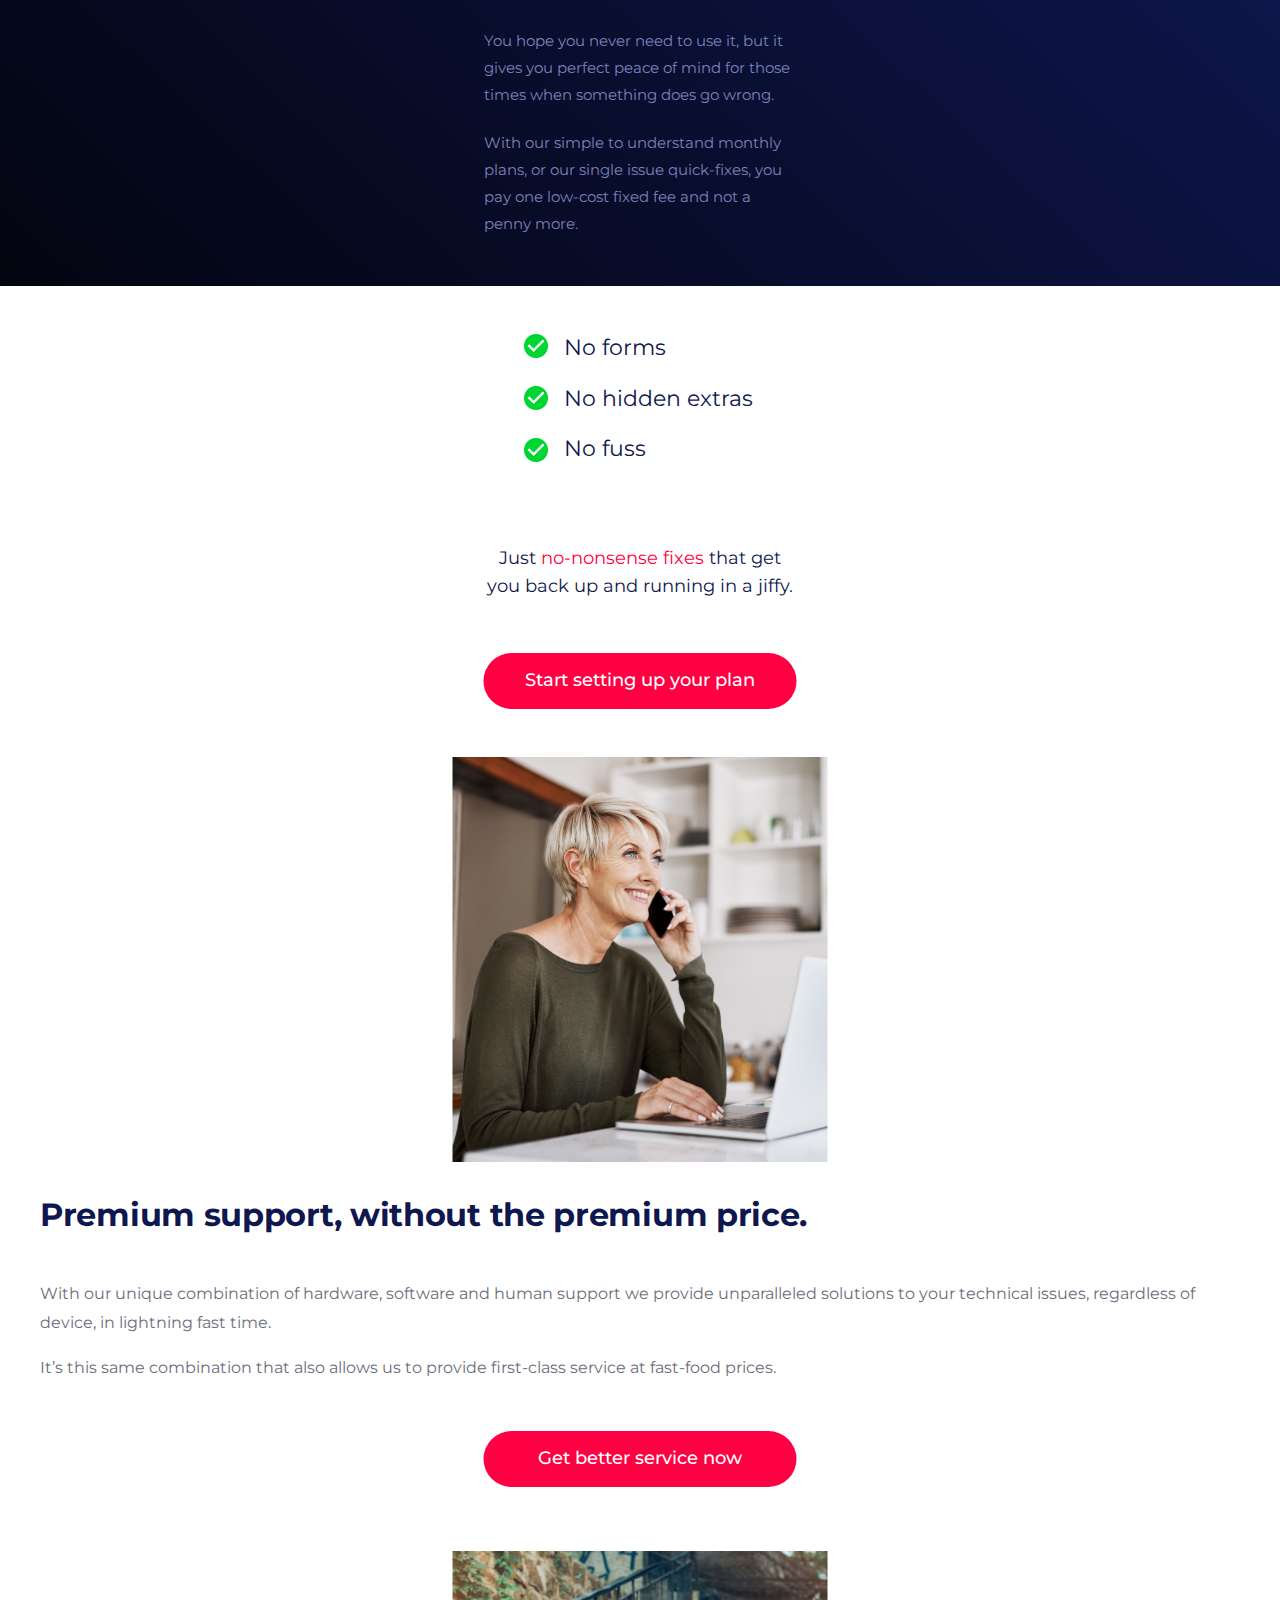
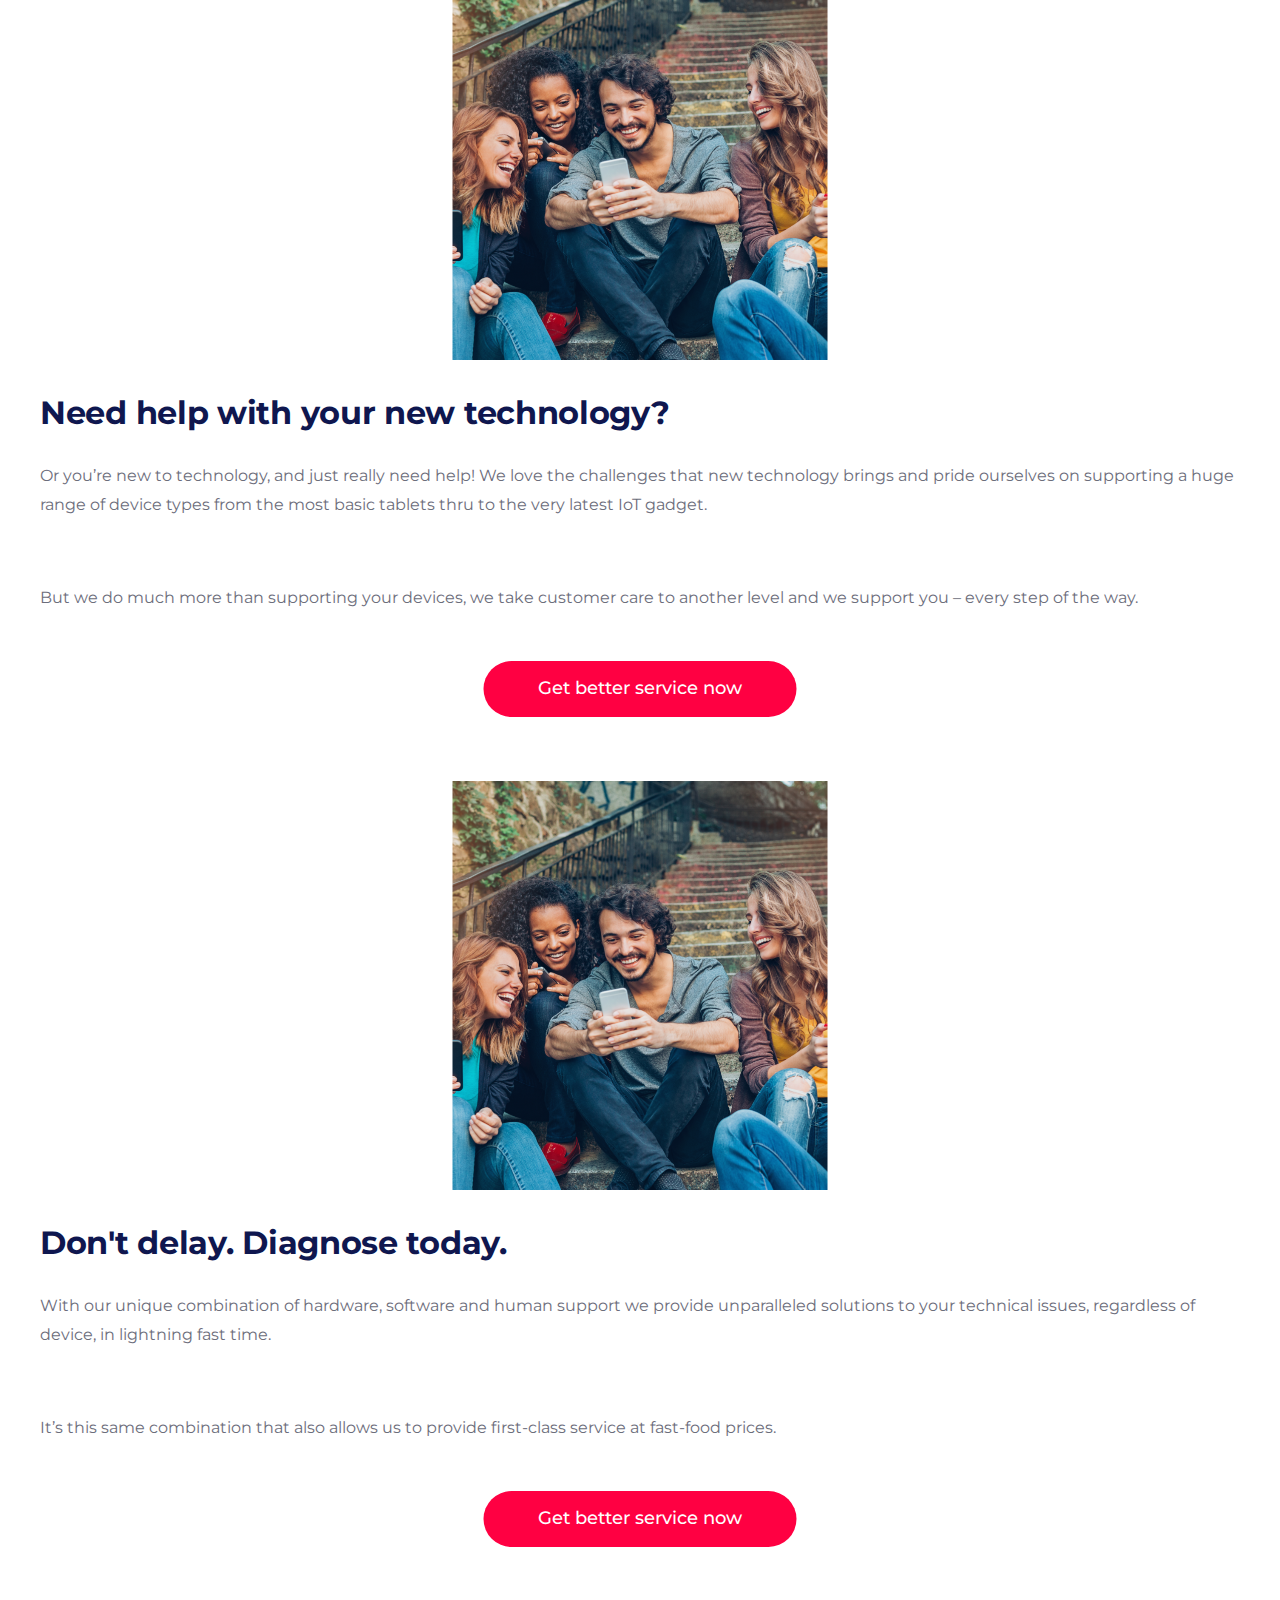
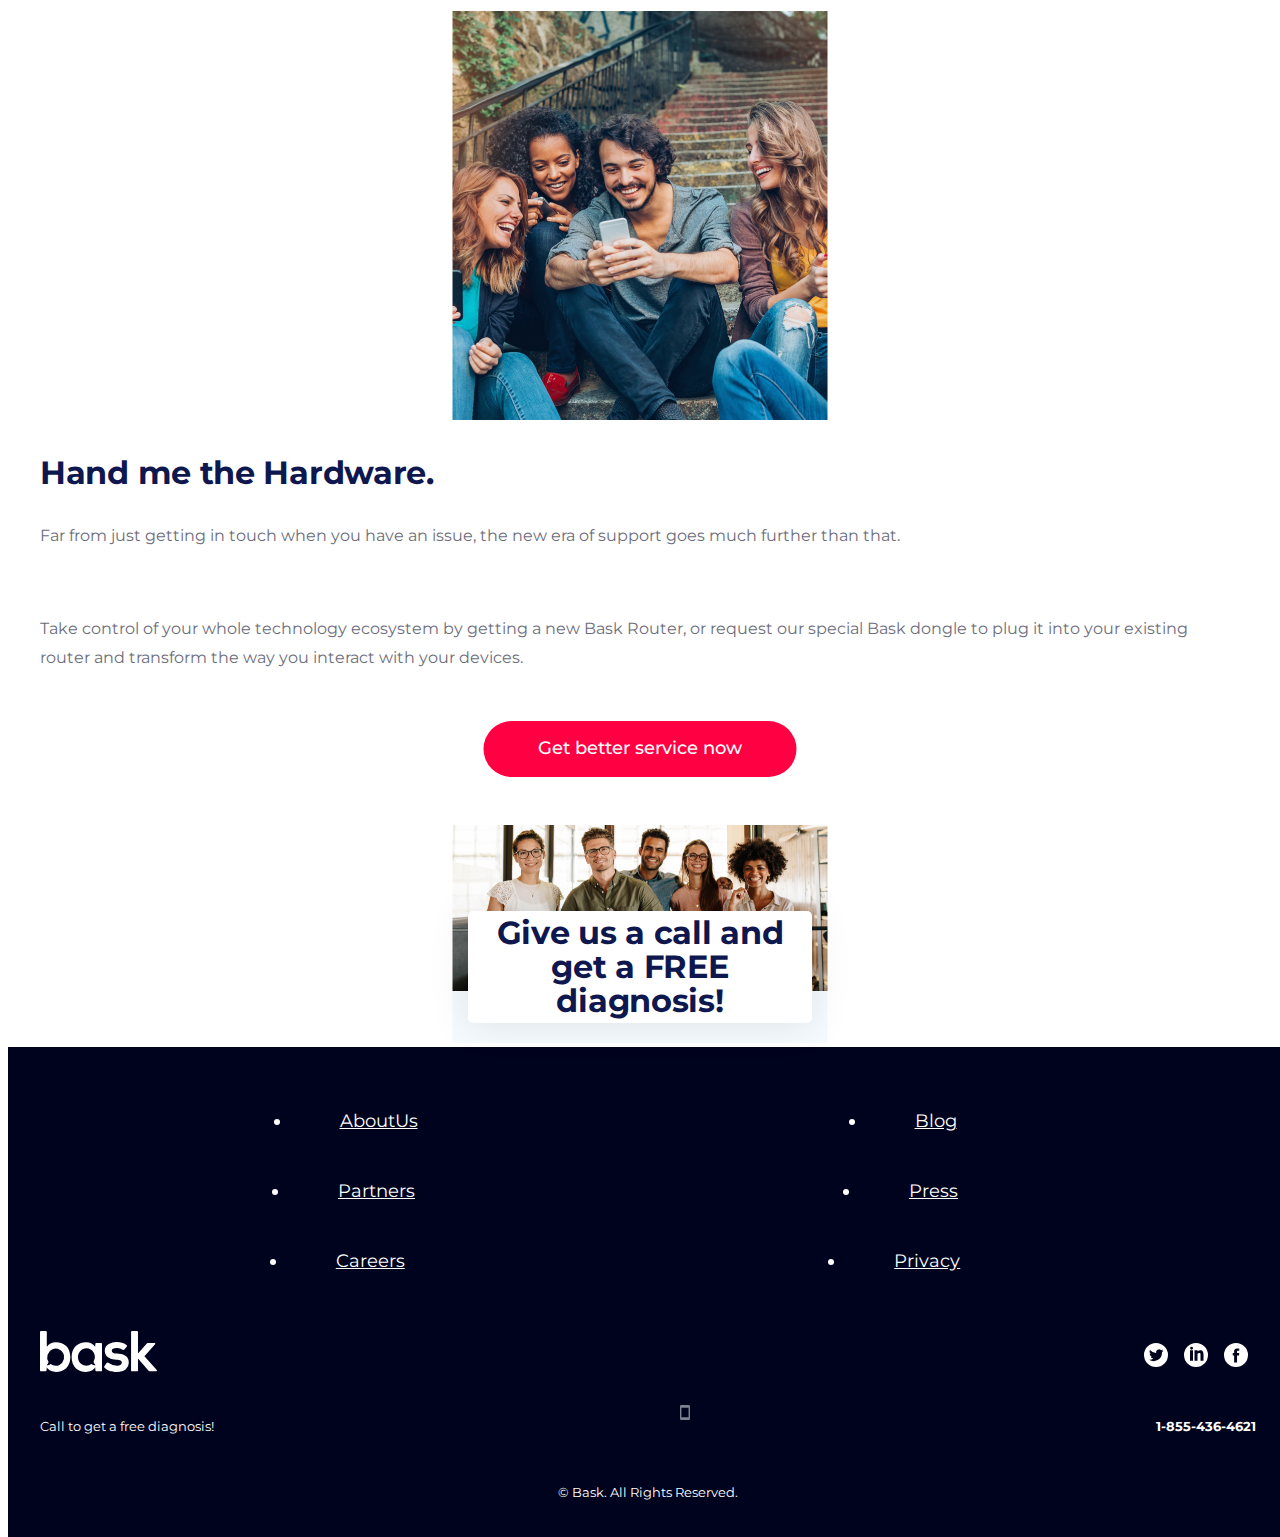
==== commit 661b6ed3: "tinkering with media queries in whybask" ====
--- a/index.html
+++ b/index.html
@@ -128,7 +128,7 @@
             <div class="index-wrapper">
                     <img class="mobile-img center indexLowerImage" src="./assets/images/desk7.png" alt="">
 
-                    <div class="indexImgOverlap center">Give us a call and get a FREE diagnosis!</div>
+                    <div class="indexImgOverlap center"><p>Give us a call and get a FREE diagnosis!</p> </div>
             </div>
 
 
--- a/index.css
+++ b/index.css
@@ -202,12 +202,10 @@
 
   .index-wrapper{
       position: relative;
-      /* border: solid green 2px; */
   }
 
   .indexLowerImage{
       position: relative;
-      /* border: solid black 2px; */
       box-sizing: border-box;
   }
 
@@ -220,8 +218,6 @@
     box-shadow: 0 0 40px 0 rgba(0, 0, 0, 0.1);
     background-color: #ffffff;
     bottom: 24px;
-    /* left: 16px; */
-    /* right: 16px; */
     margin: auto;
     font-family: "Montserrat", sans-serif;
     font-size: 32px;
@@ -233,3 +229,7 @@
     text-align: center;
     color: #0f174f;
   }
+
+  .indexImgOverlap p{
+      margin-top: 5px;
+  }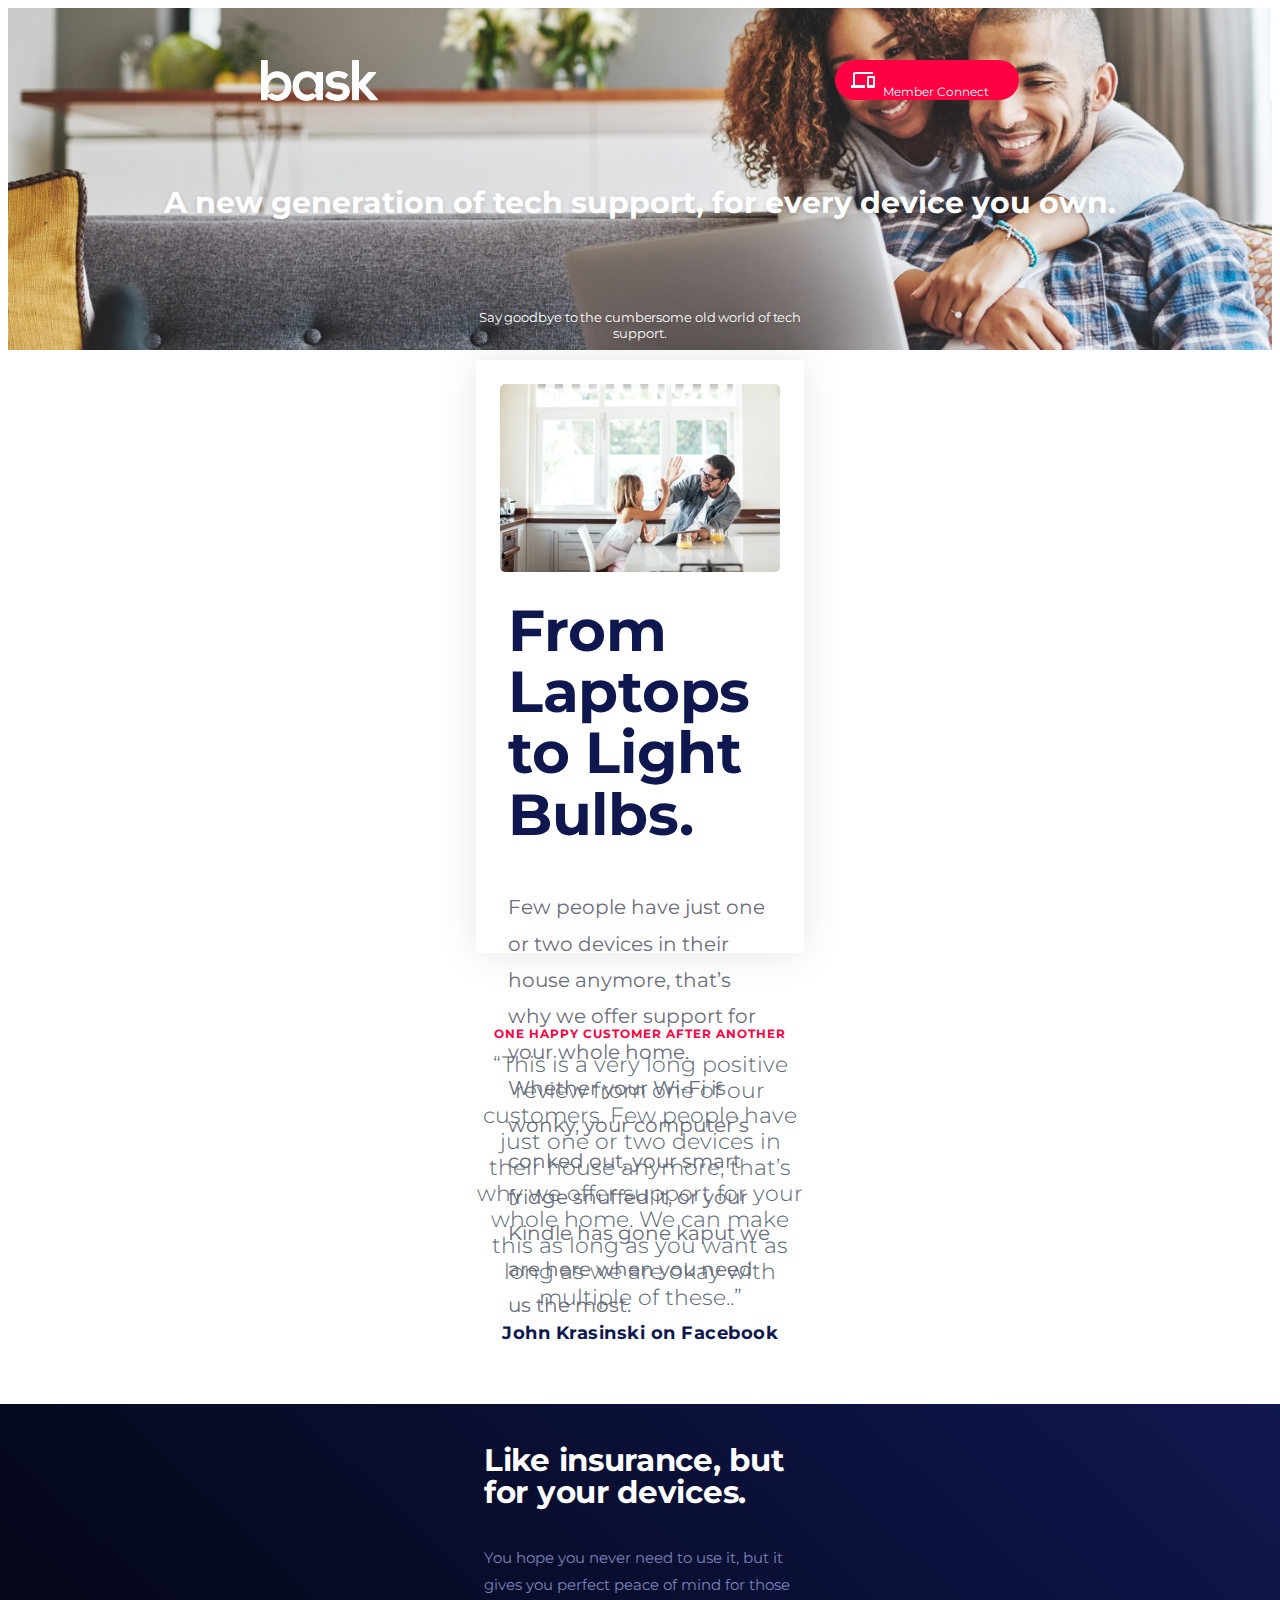
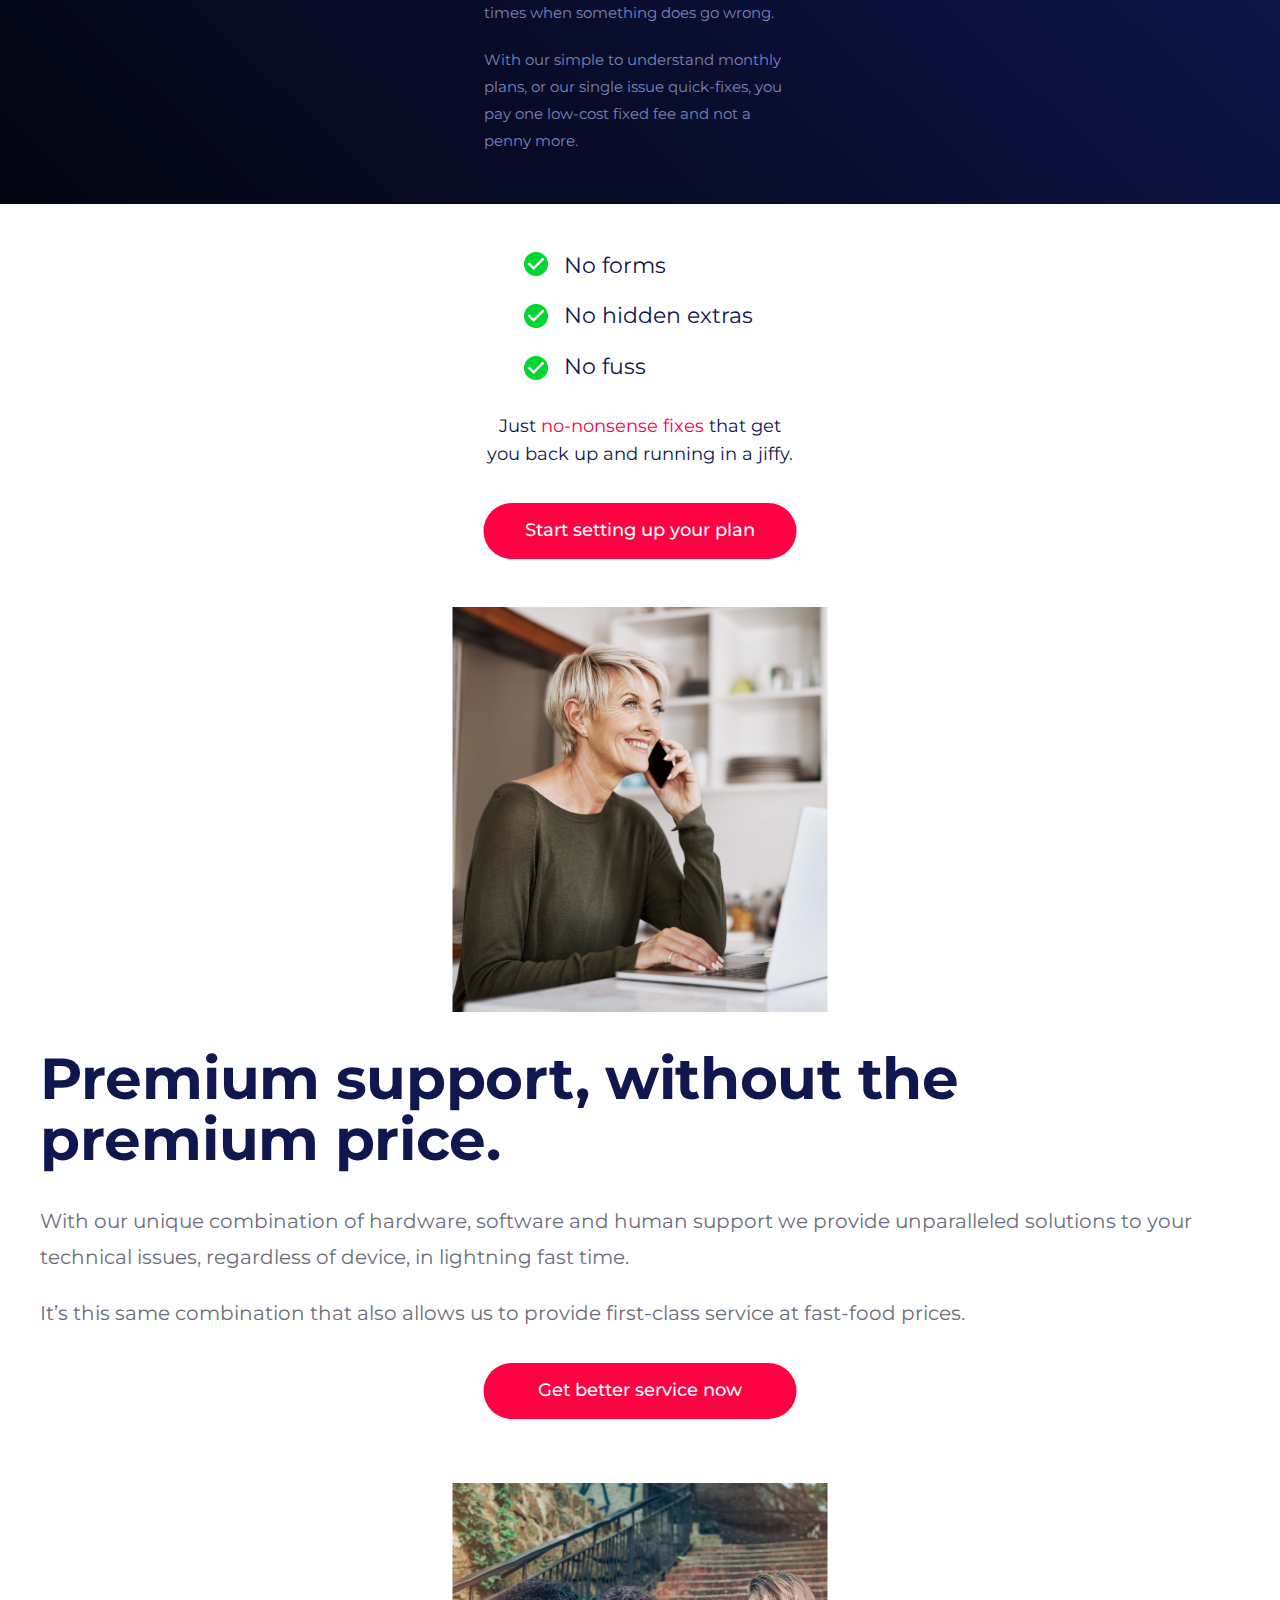
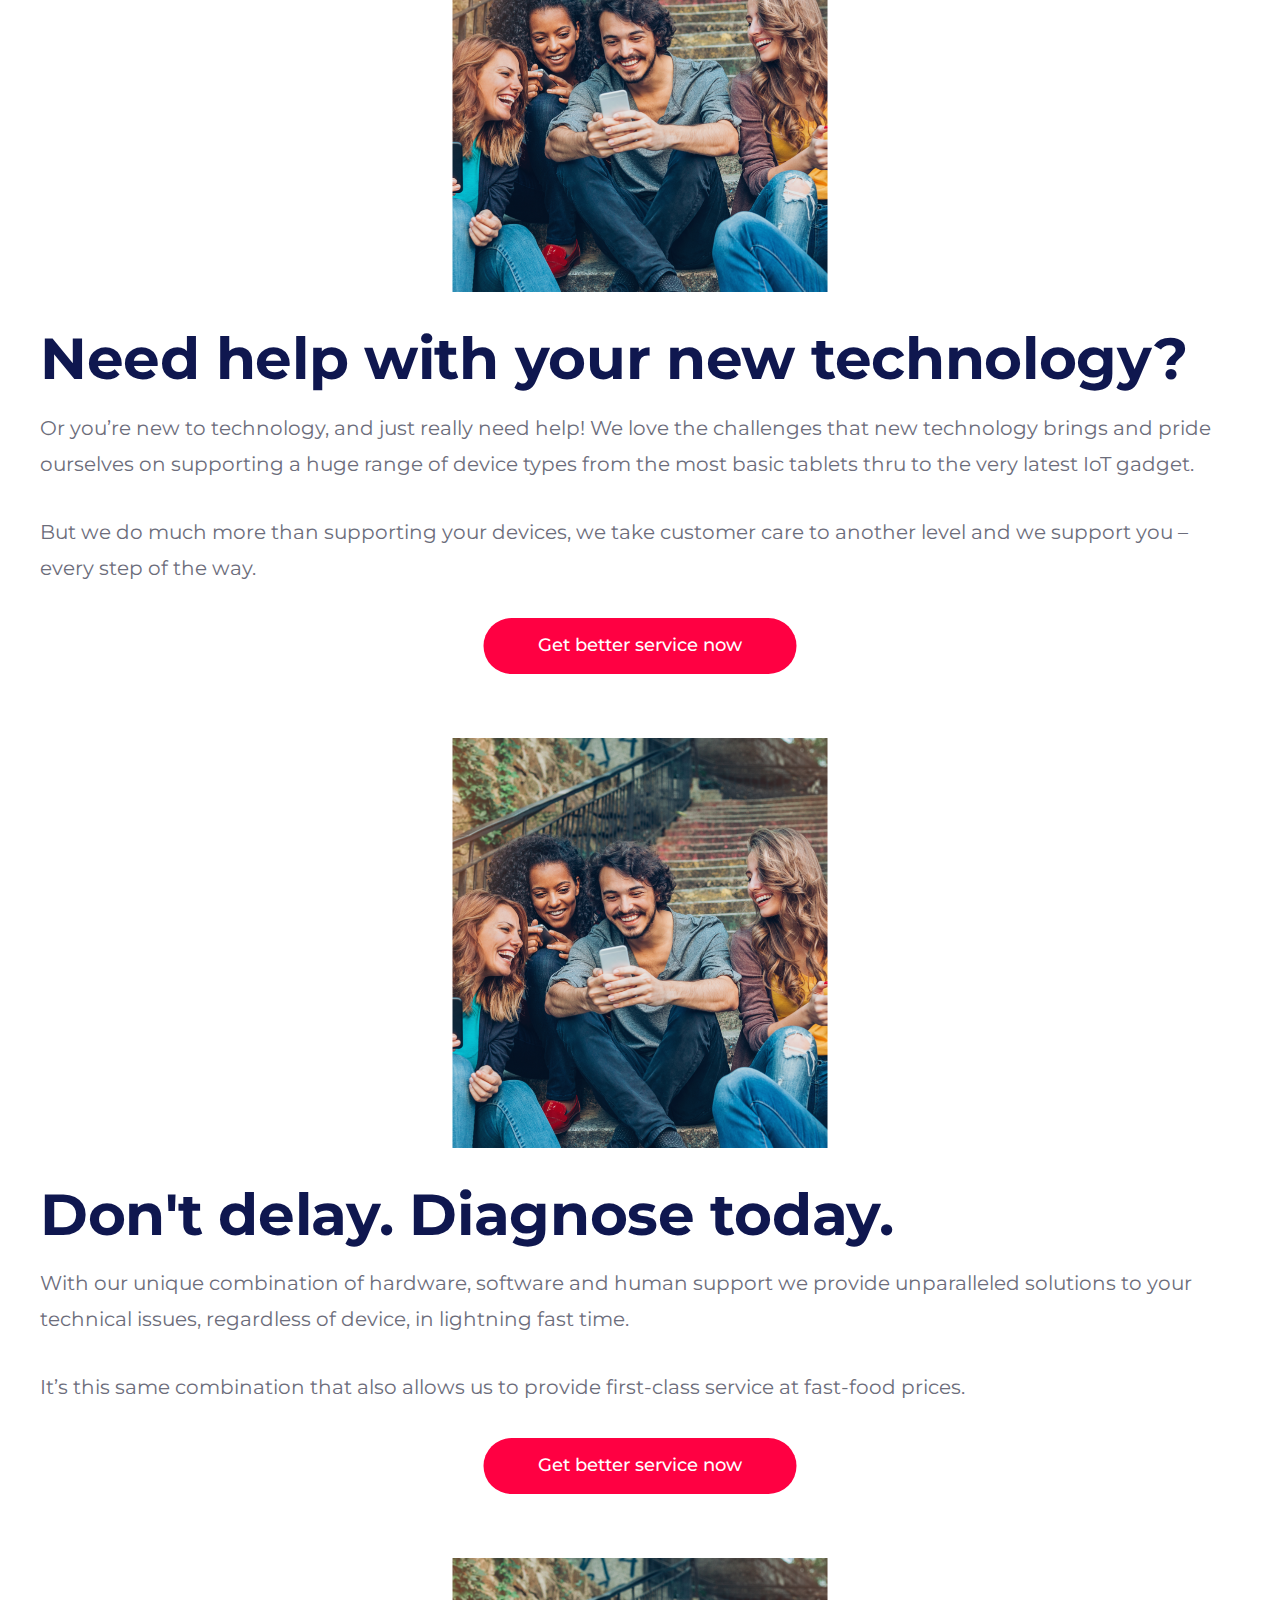
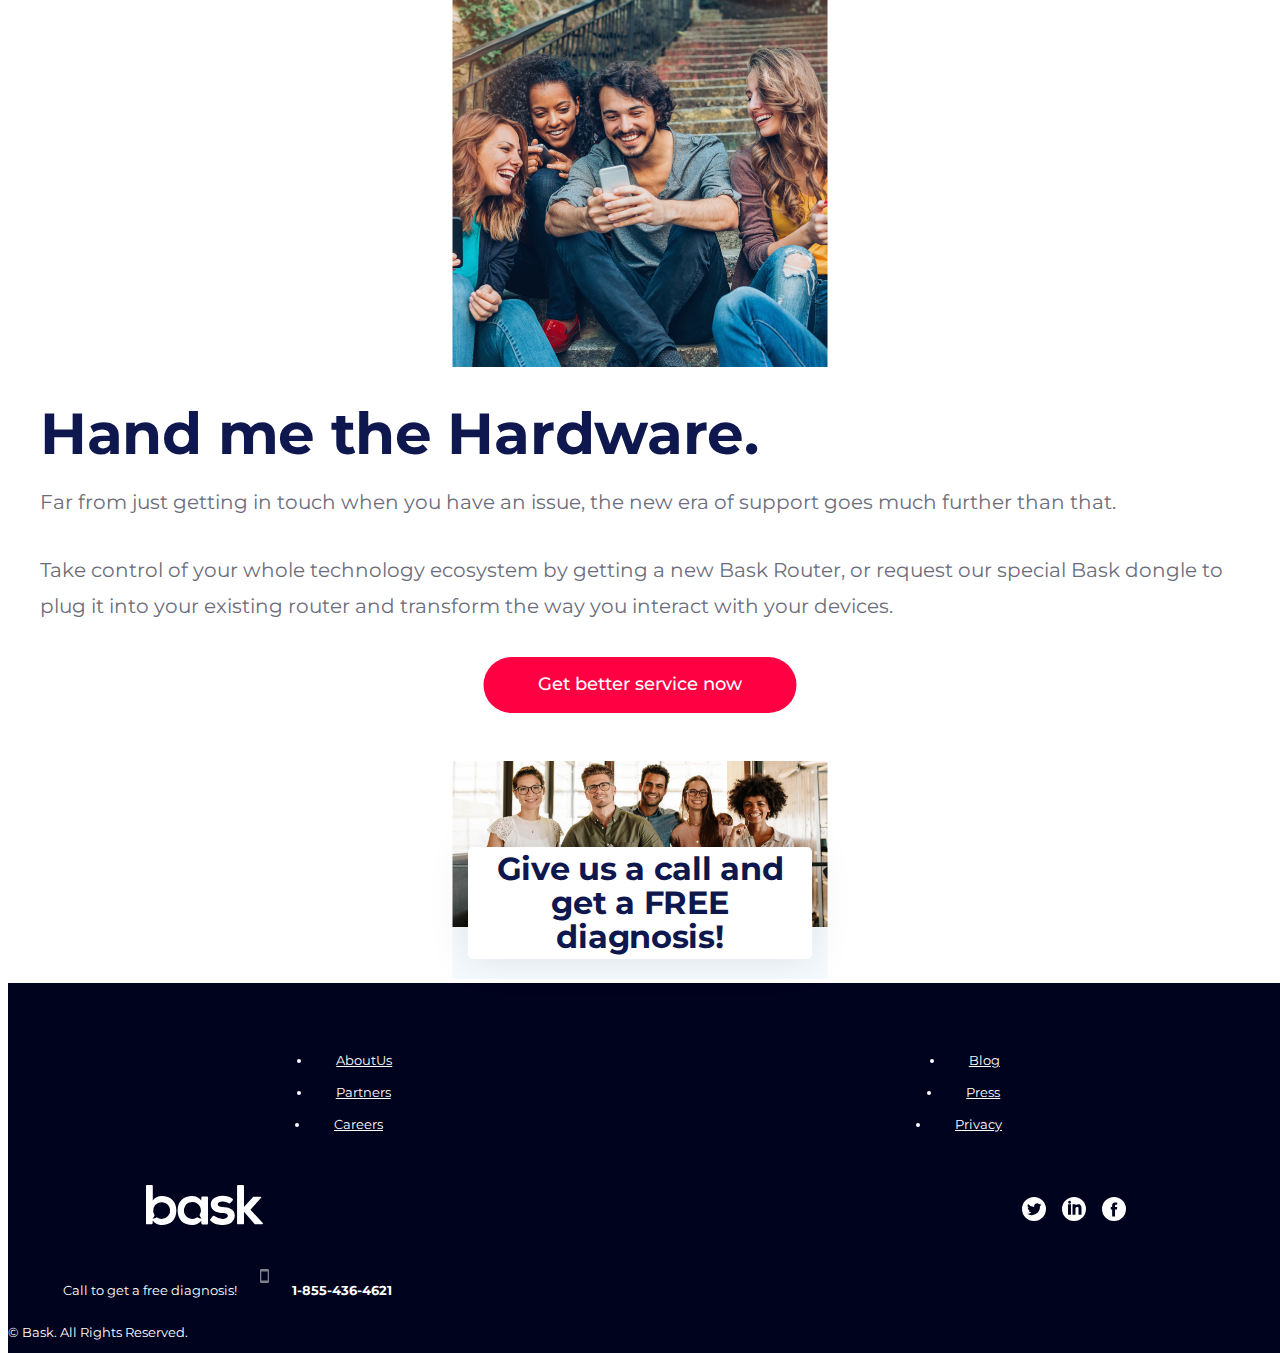
==== commit 9fbb90de: "finished whitespace for contactone" ====
--- a/index.html
+++ b/index.html
@@ -1,4 +1,3 @@
-
 
 <!DOCTYPE html>
 <html lang="en">
@@ -19,9 +18,6 @@
             
         
                 <header class="header-wrapper-index">
-                    <!-- <div class="side-crop">
-                        <img src="./assets//images/home1.png" alt="happy couple">
-                    </div> -->
                     <div class="inner-header">
                         <img class="header-logo" src="./assets/logos/bask-logo.svg" alt="bask logo">
                             <button class="connect-button">
--- a/global.css
+++ b/global.css
@@ -7,6 +7,22 @@
 }
 
 /* header */
+.headerLink {
+  text-shadow: 0 3px 6px rgba(0, 0, 0, 0.16);
+  font-family: "Montserrat", sans-serif;
+  font-size: 1em;
+  font-weight: normal;
+  font-style: normal;
+  font-stretch: normal;
+  line-height: 1.2;
+  letter-spacing: normal;
+  text-align: left;
+  color: #ffffff;
+  text-decoration: none;
+}
+.desktopNav {
+  display: none;
+}
 .header-wrapper {
   width: 100%;
   box-sizing: border-box;
@@ -22,10 +38,11 @@
 .header-logo {
   width: 117.25px;
   height: 40.56px;
+  /* padding-right: 72px; */
 }
 .header-paragraph {
   width: 272px;
-  font-family: OpenSans;
+  font-family: "Montserrat", sans-serif;
   font-size: 14px;
   font-weight: normal;
   font-style: normal;
@@ -150,25 +167,21 @@
   left: 50%;
   transform: translate(-50%, 0px);
 }
-.whiteSpace0 {
-  width: 100%;
-  height: 0px;
-}
+
 .whiteSpace16 {
-  width: 100%;
-  height: 16px;
+  margin-bottom: 16px;
 }
 .whiteSpace32 {
-  width: 100%;
-  height: 32px;
+  margin-bottom: 32px;
 }
 .whiteSpace48 {
-  width: 100%;
-  height: 48px;
+  margin-bottom: 48px;
 }
 .whiteSpace64 {
-  width: 100%;
-  height: 64px;
+  margin-bottom: 64px;
+}
+.whiteSpace72 {
+  margin-bottom: 72px;
 }
 /* layout stuff */
 
@@ -182,10 +195,18 @@
 /* image */
 
 /* footer */
+.footerContactDesktop {
+  display: none;
+}
+.logoDesktop {
+  display: flex;
+  justify-content: space-between;
+}
 
 .footer-wrapper {
   width: 100vw;
   background-color: #00031e;
+  padding-top: 38px;
 }
 
 .social-media-icon-wrapper {
@@ -193,6 +214,7 @@
   display: flex;
   justify-content: space-around;
   padding: 12px 0px;
+  padding-left: 72px;
 }
 .social-media-icon {
   width: 24px;
@@ -217,21 +239,21 @@
 
 .footerContact {
   display: flex;
-  justify-content: space-between;
+  justify-content: space-evenly;
   padding: 0px 32px;
 }
 
 .innerFooter {
   display: flex;
-  justify-content: space-between;
-  padding: 26px 32px;
+  justify-content: center;
+  padding: 26px 0px;
 }
 
 .footerLinks {
   display: flex;
   justify-content: space-around;
-  padding: 0px 83px;
-  /* flex-direction: column; */
+  flex-direction: row;
+  flex-wrap: wrap;
 }
 .footerLink {
   font-family: "Montserrat", sans-serif;
@@ -257,4 +279,106 @@
 a {
   color: #ffffff;
 }
+.copyrightTextDesktop {
+  display: none;
+}
 /* footer */
+
+@media (min-width: 700px) {
+  .desktopNav {
+    display: flex;
+    width: 40vw;
+    justify-content: space-evenly;
+    padding-left: 10%;
+  }
+  .inner-header {
+    justify-content: space-around;
+    align-items: center;
+    padding-top: 52px;
+  }
+  .desktopWrapper {
+    display: flex;
+  }
+  .desktopWrapperBottom {
+    display: flex;
+    box-shadow: 0 4px 40px -10px rgba(0, 0, 0, 0.1);
+  }
+  .desktopImg {
+    width: 50vw;
+    height: 100%;
+    display: flex;
+  }
+  .desktopBlock {
+    display: flex;
+    justify-content: center;
+    align-items: center;
+  }
+  .desktopBlockContent {
+    padding: 0px 75px;
+  }
+  .whiteTitle {
+    width: 100%;
+    text-align: left;
+    padding-left: 0;
+    padding-bottom: 64px;
+    font-size: 52px;
+  }
+  .header-paragraph {
+    width: 100%;
+    text-align: left;
+    padding-bottom: 96px;
+    font-size: 20px;
+  }
+  .desktopTitle {
+    width: 80vw;
+    text-align: center;
+  }
+  .mobile {
+    display: none;
+  }
+  .mobile-title-left {
+    font-size: 58px;
+  }
+  .mobile-gray-text {
+    font-size: 20px;
+  }
+  .footerContact {
+    width: 375px;
+  }
+  .footerContactDesktop {
+    display: flex;
+    justify-content: space-evenly;
+    /* padding: 0px 32px; */
+    width: 375px;
+  }
+  .header-logo {
+    padding: 0px;
+  }
+  .footerDesktop {
+    display: flex;
+    justify-content: space-around;
+    padding-top: 60px;
+  }
+  .footerLink {
+    font-size: 13px;
+    padding: 0px 24px;
+  }
+  .innerFooter {
+    justify-content: space-between;
+    padding: 36px 138px;
+  }
+  .social-media-icon-wrapper {
+    padding: 12px 16px;
+  }
+  .logoDesktop {
+    display: flex;
+  }
+  .copyrightText {
+    padding: 0px;
+    display: flex;
+    align-items: center;
+  }
+  .copyrightTextDesktop {
+    display: flex;
+  }
+}
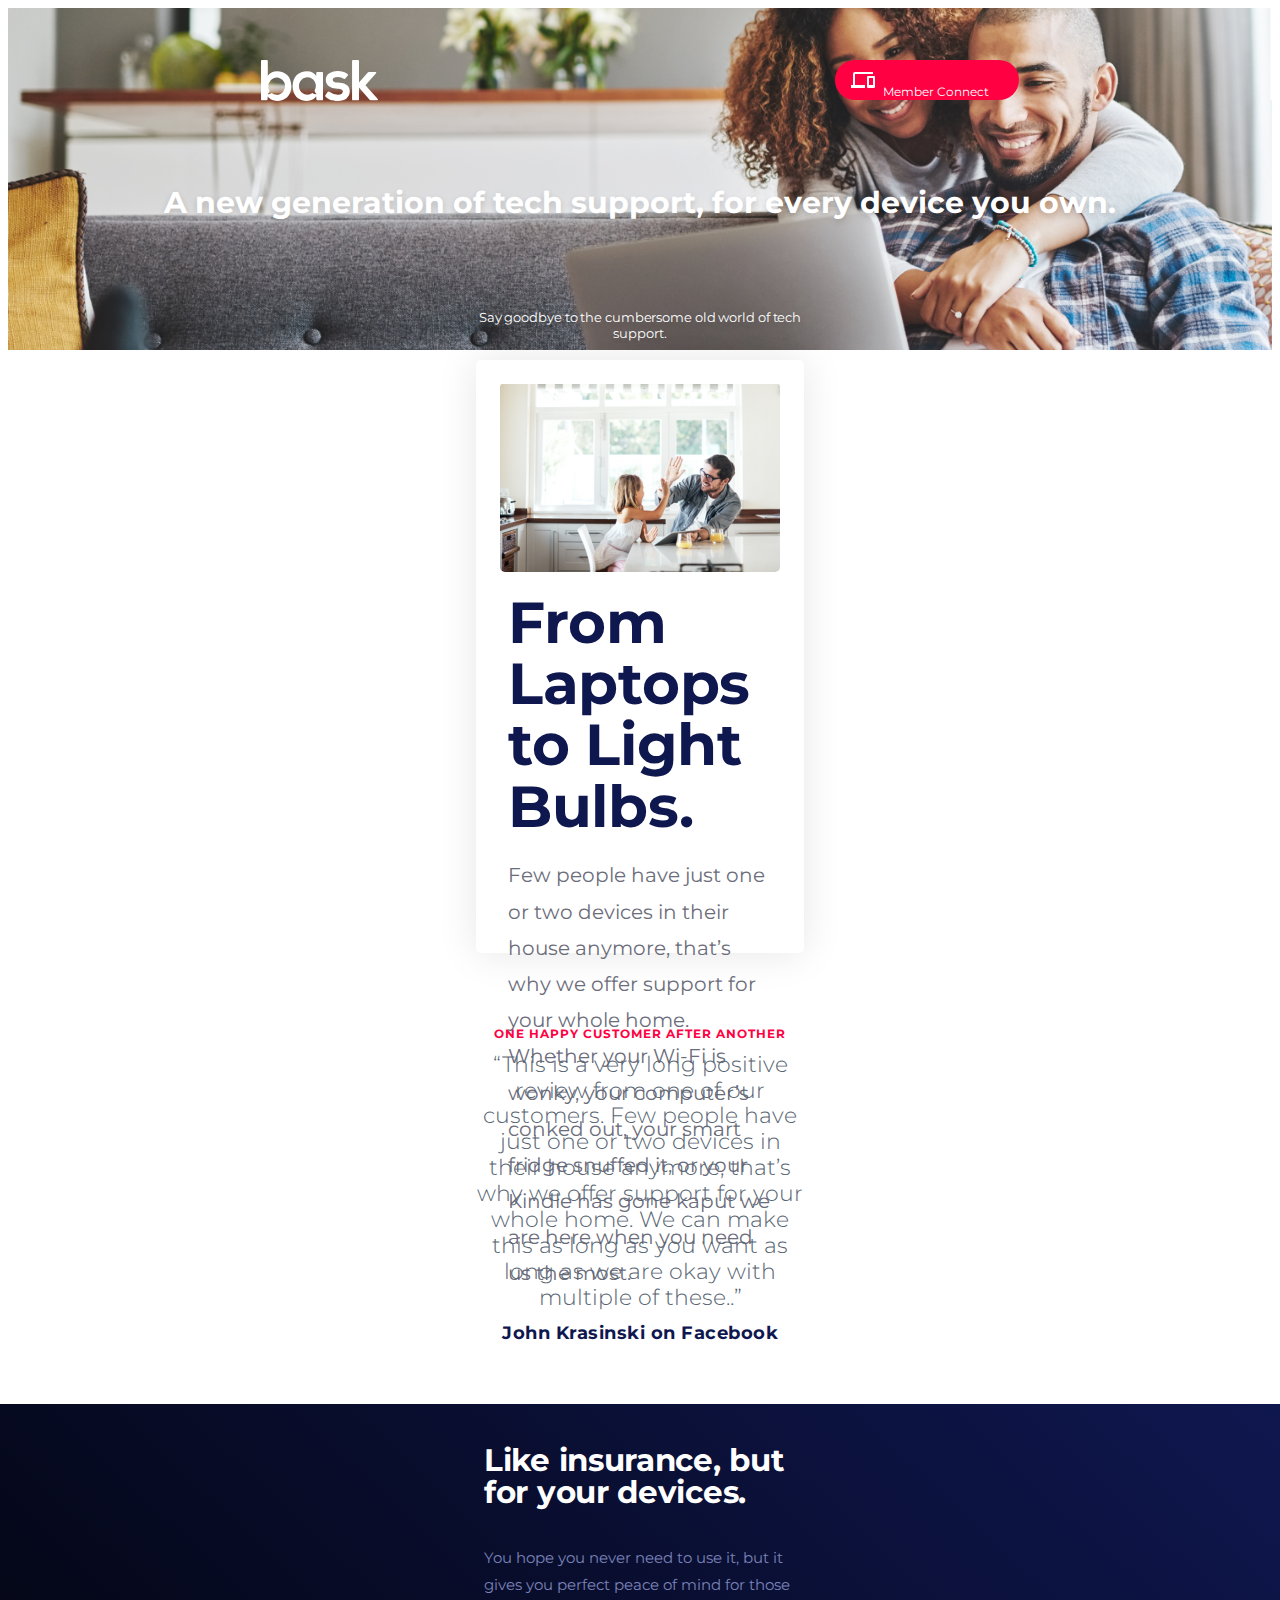
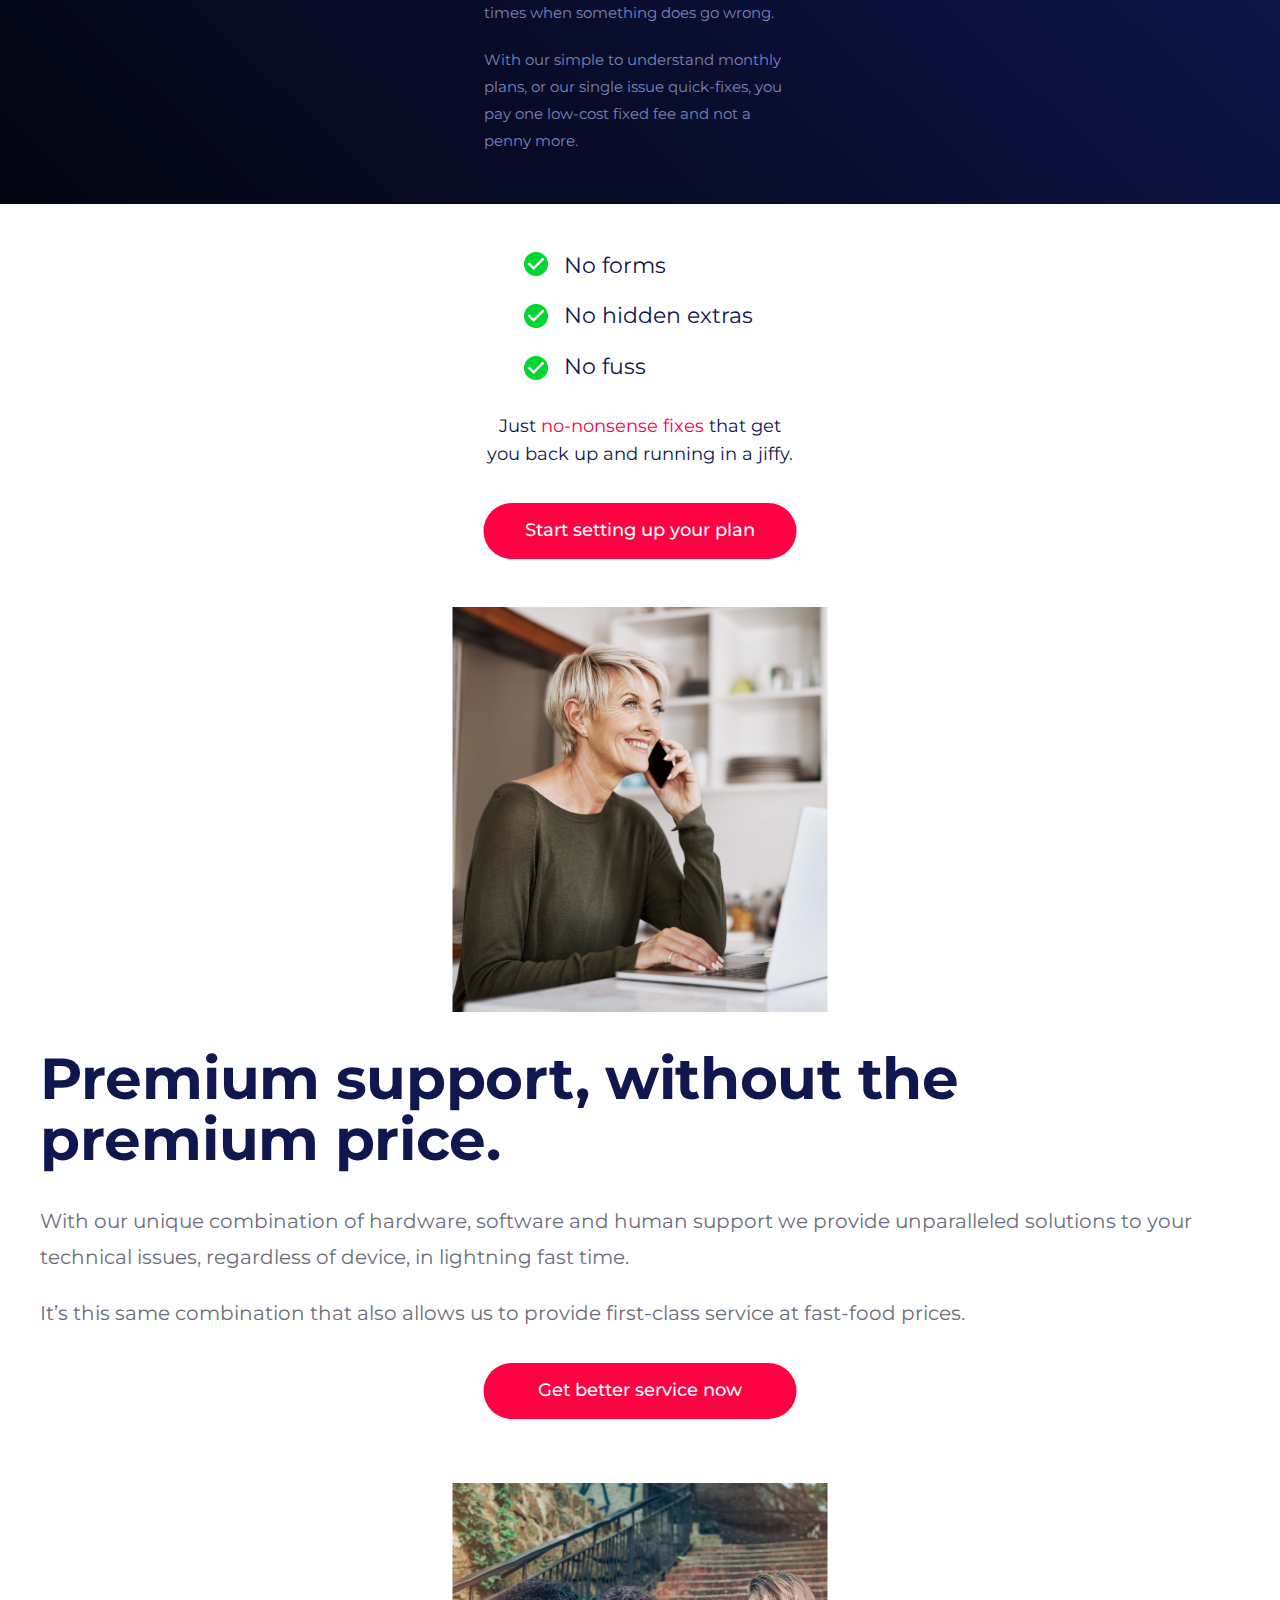
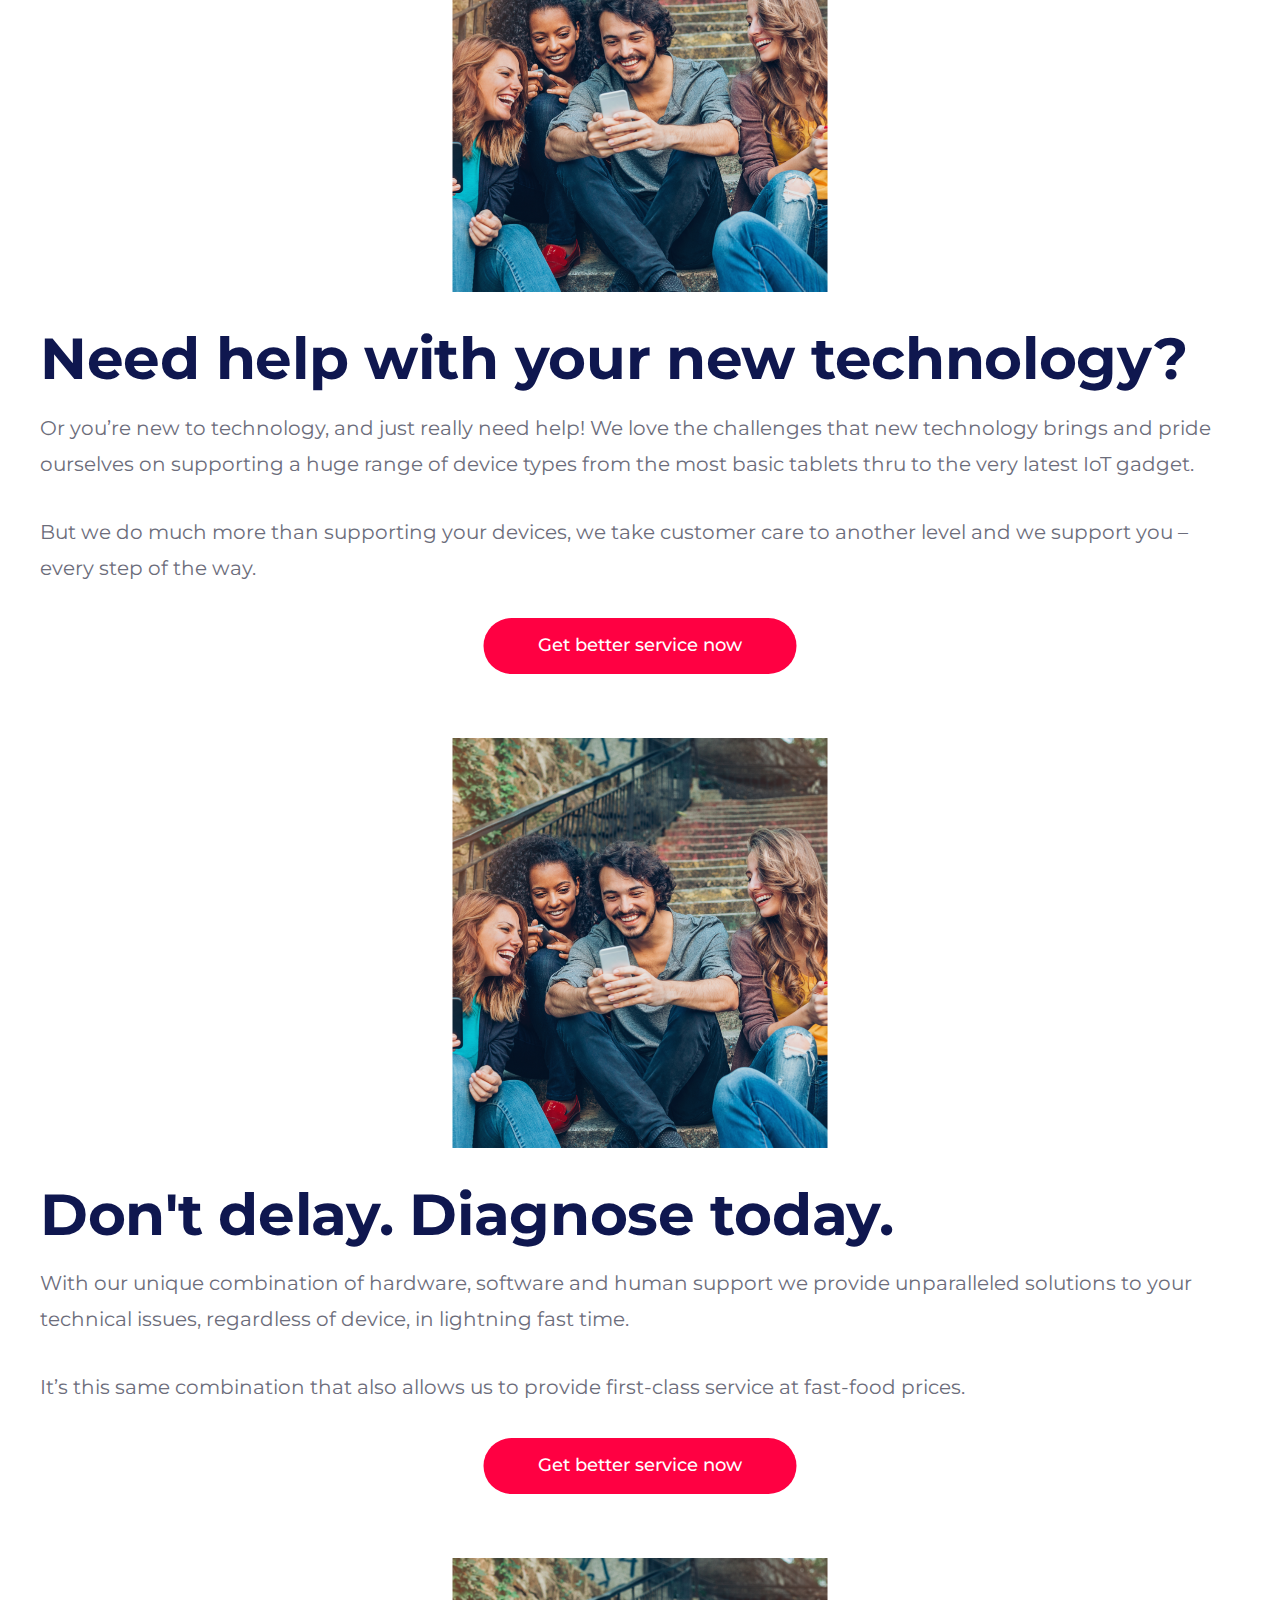
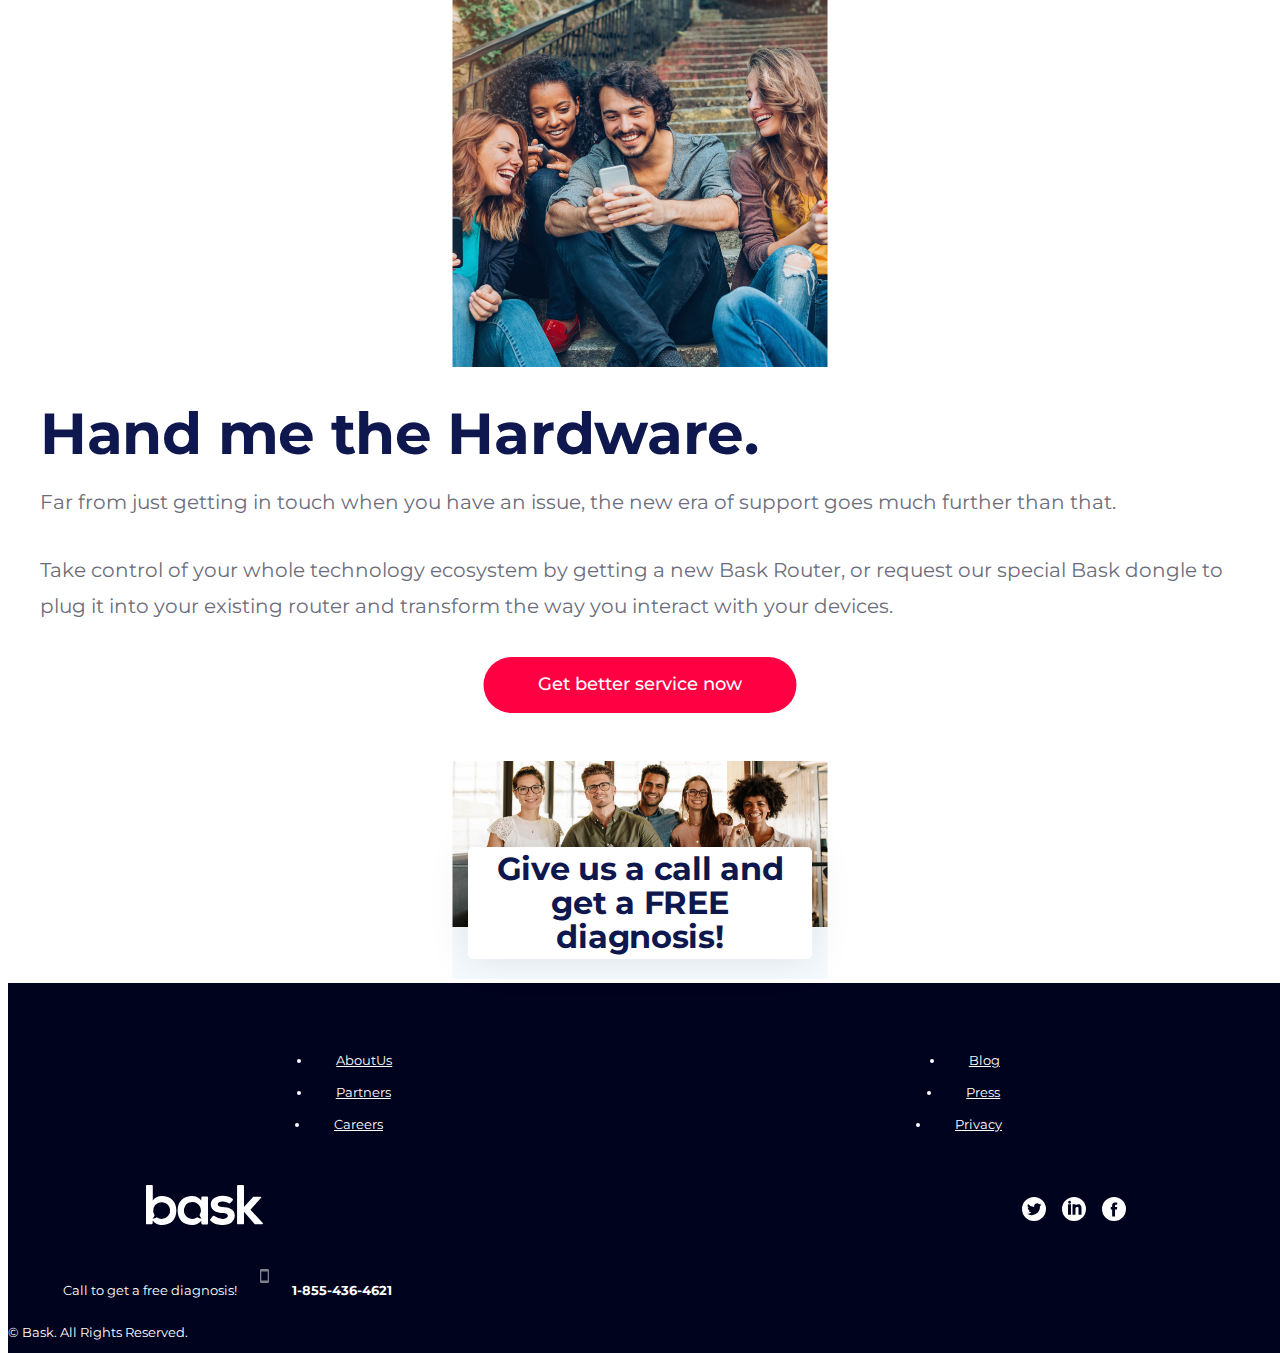
==== commit 2d29382b: "worked on index" ====
--- a/index.html
+++ b/index.html
@@ -29,21 +29,16 @@
                     <div class="whiteTitleIndex center">A new generation of tech support, for every device you own.</div>
                  
                     <p class="indexSmallTitle center">Say goodbye to the cumbersome old world of tech support. </p>
-                <div class="indexHeaderCenter center">
-                    <div>
-                            <img src="./assets/images/home2.png" alt="">
-                    </div>
+                <div class="indexHeaderCenter center whiteSpace64">
+                    <img class="center whiteSpace16" src="./assets/images/home2.png" alt="">
 
-                    <div class="mobile-title-left">From Laptops to Light Bulbs.</div>
-                    <div class="whiteSpace0"></div>
+                    <div class="mobile-title-left whiteSpace16">From Laptops to Light Bulbs.</div>
                     <p class="mobile-gray-text">Few people have just one or two devices in their house anymore, that’s why we offer support for your whole home. Whether your Wi-Fi is wonky, your computer’s conked out, your smart fridge snuffed it, or your Kindle has gone kaput we are here when you need us the most.</p>
                     
                 </div>
                 
-                <div class="whiteSpace64"></div>
                 <h1 class="indexRedTitle center">ONE HAPPY CUSTOMER AFTER ANOTHER</h1>
                 
-
                 <div class="whiteSpace16"></div>
                 <p class="indexReview center">“This is a very long positive review from one of our customers. Few people have just one or two devices in their house anymore, that’s why we offer support for your whole home. We can make this as long as you want as long as we are okay with multiple of these..”</p>
                 <div class="whiteSpace48"></div>
--- a/index.css
+++ b/index.css
@@ -50,18 +50,13 @@
   background-color: #ffffff;
 }
 
-.indexHeaderCenter div{
-  padding-top: 24px;
-  margin: auto;
-  width: 280px;
-}
 
 .indexHeaderCenter img{
+    padding-top: 24px;
     width: auto;
     height: auto;
     max-width: 280px;
     border-radius: 5px;
-    margin: auto;
 }
 
   .indexRedTitle{
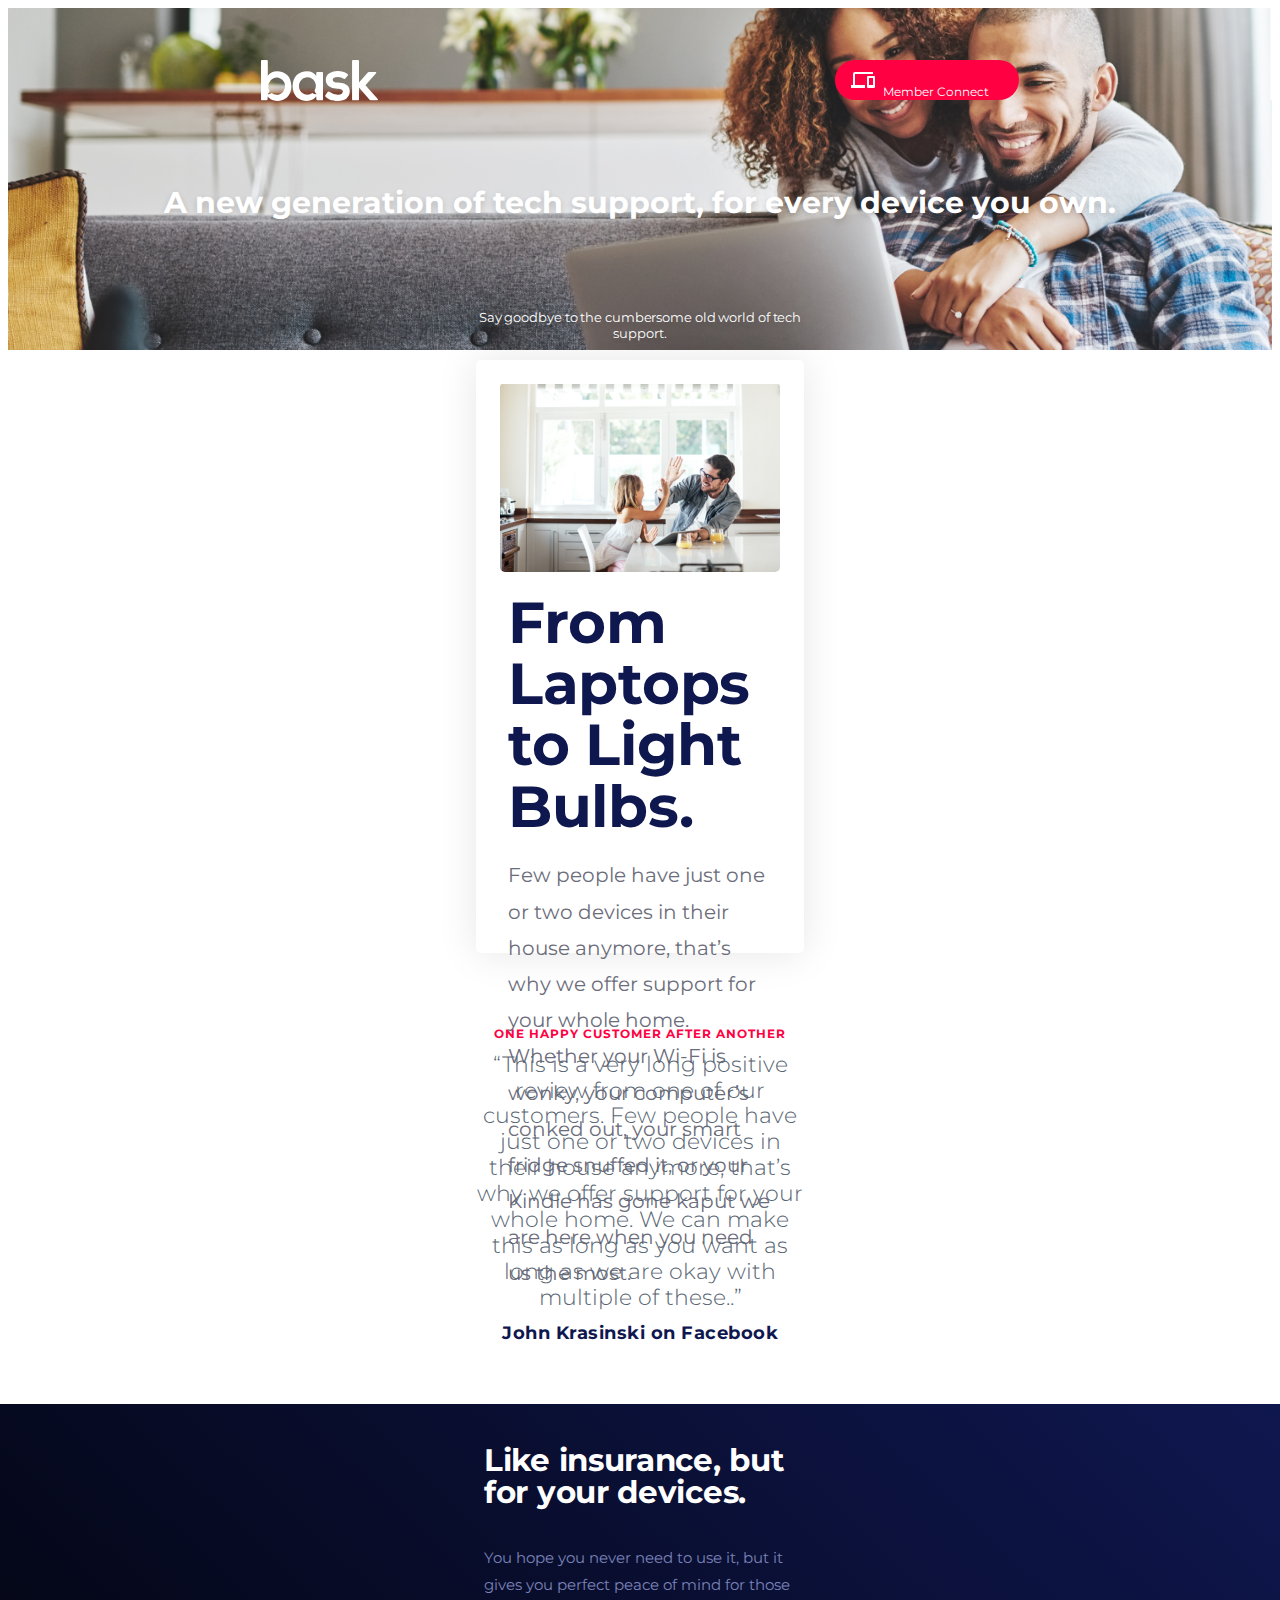
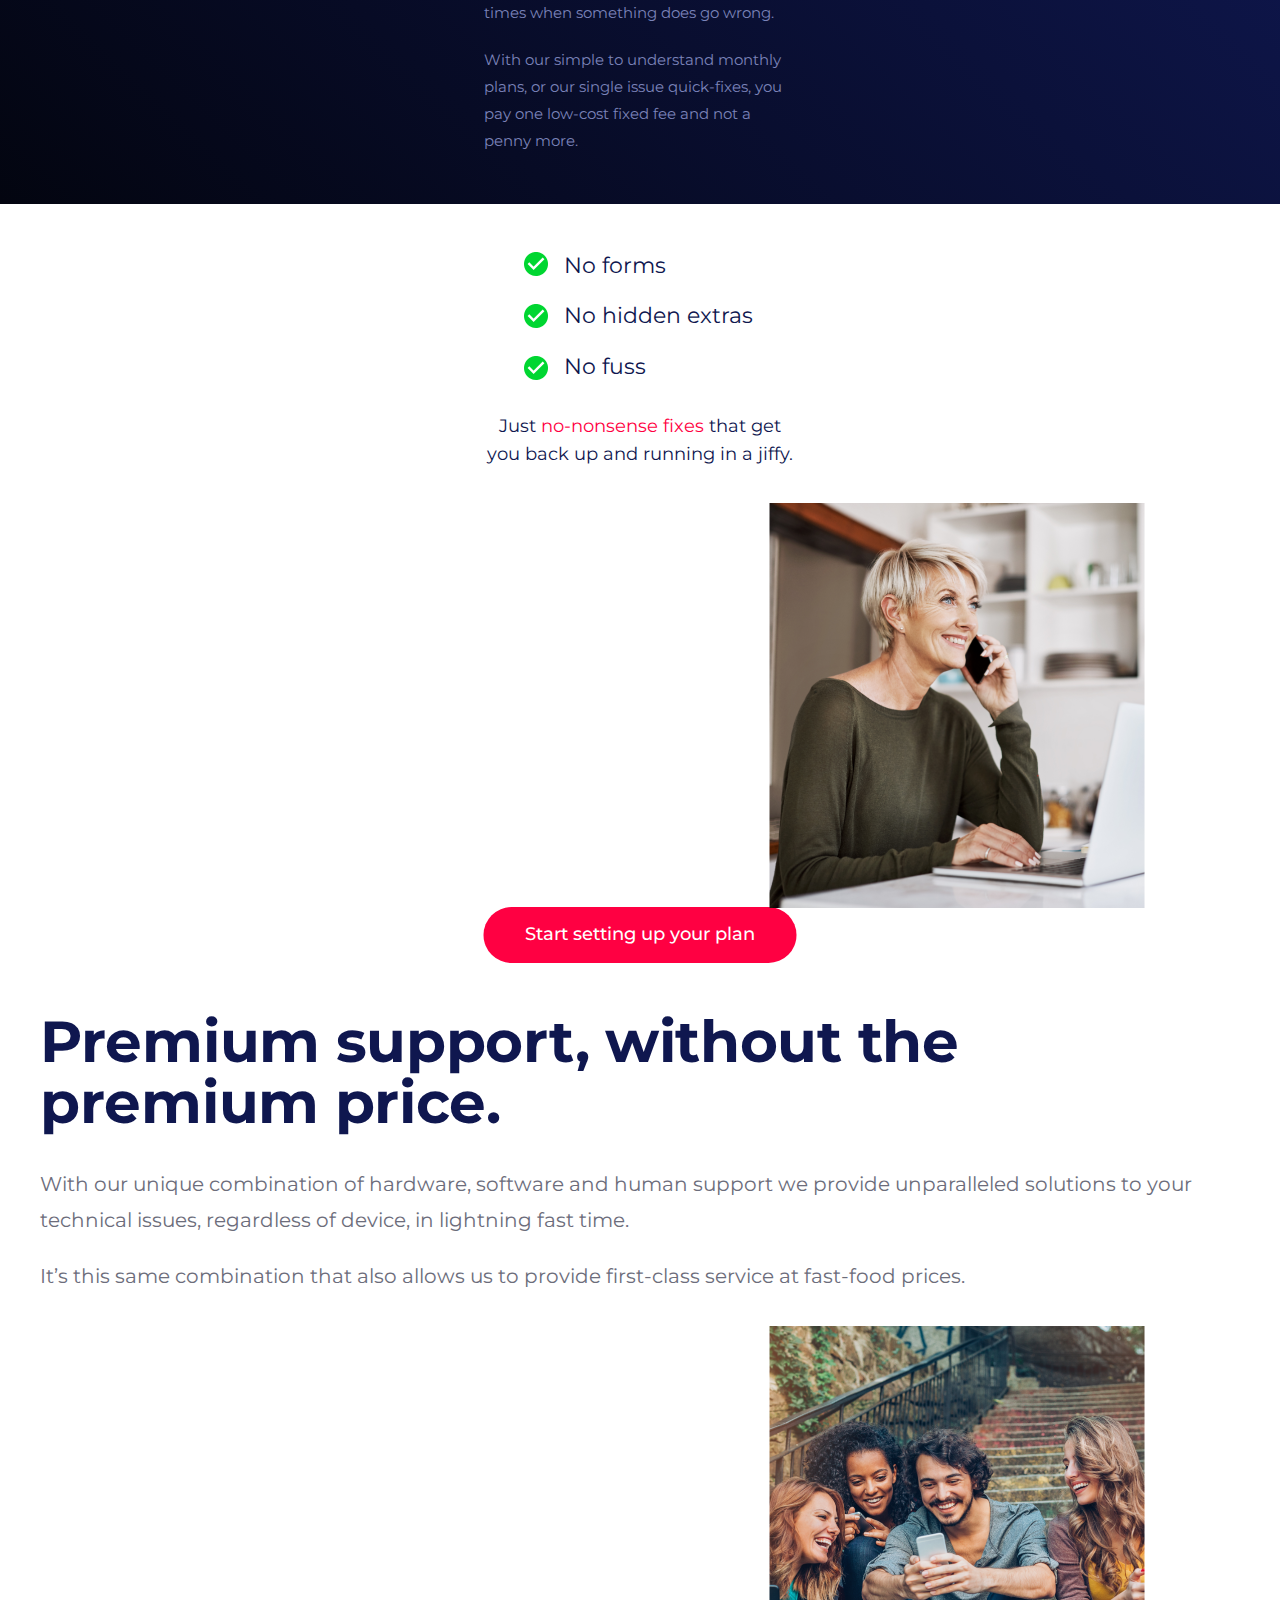
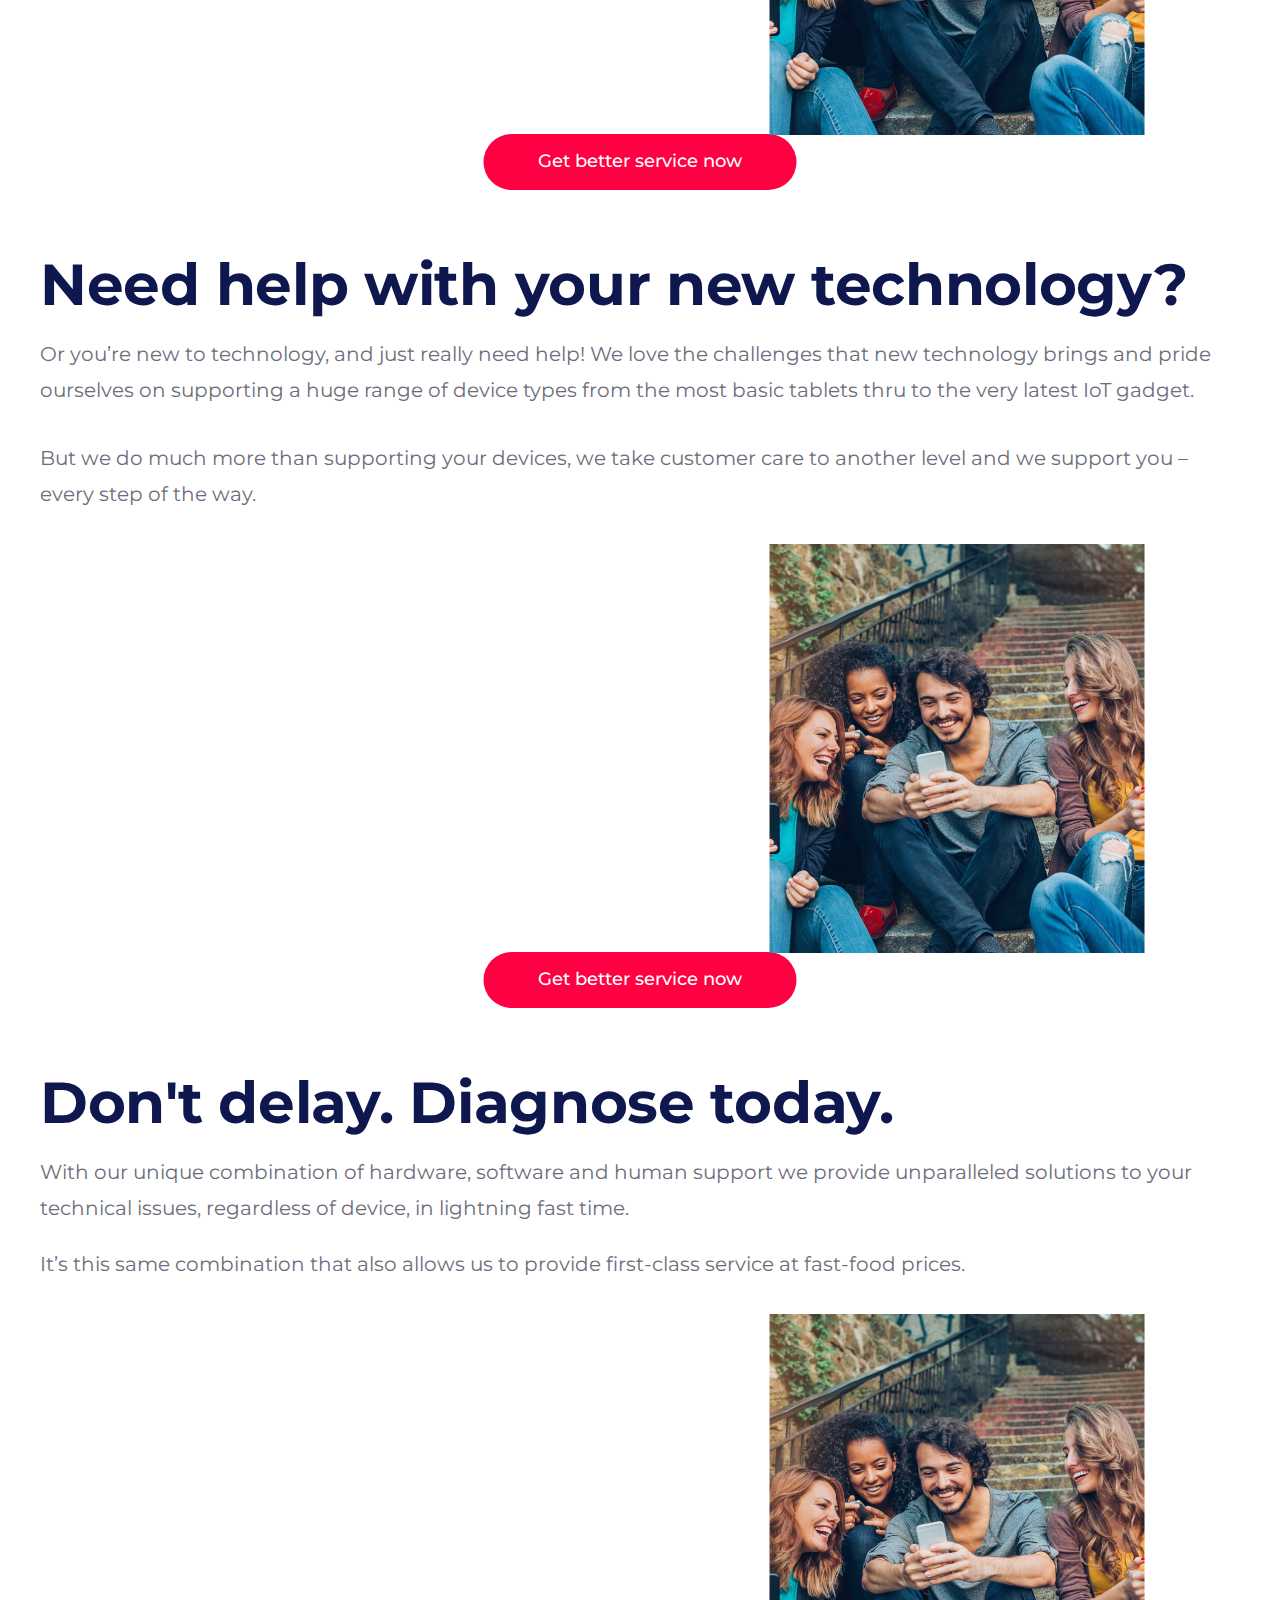
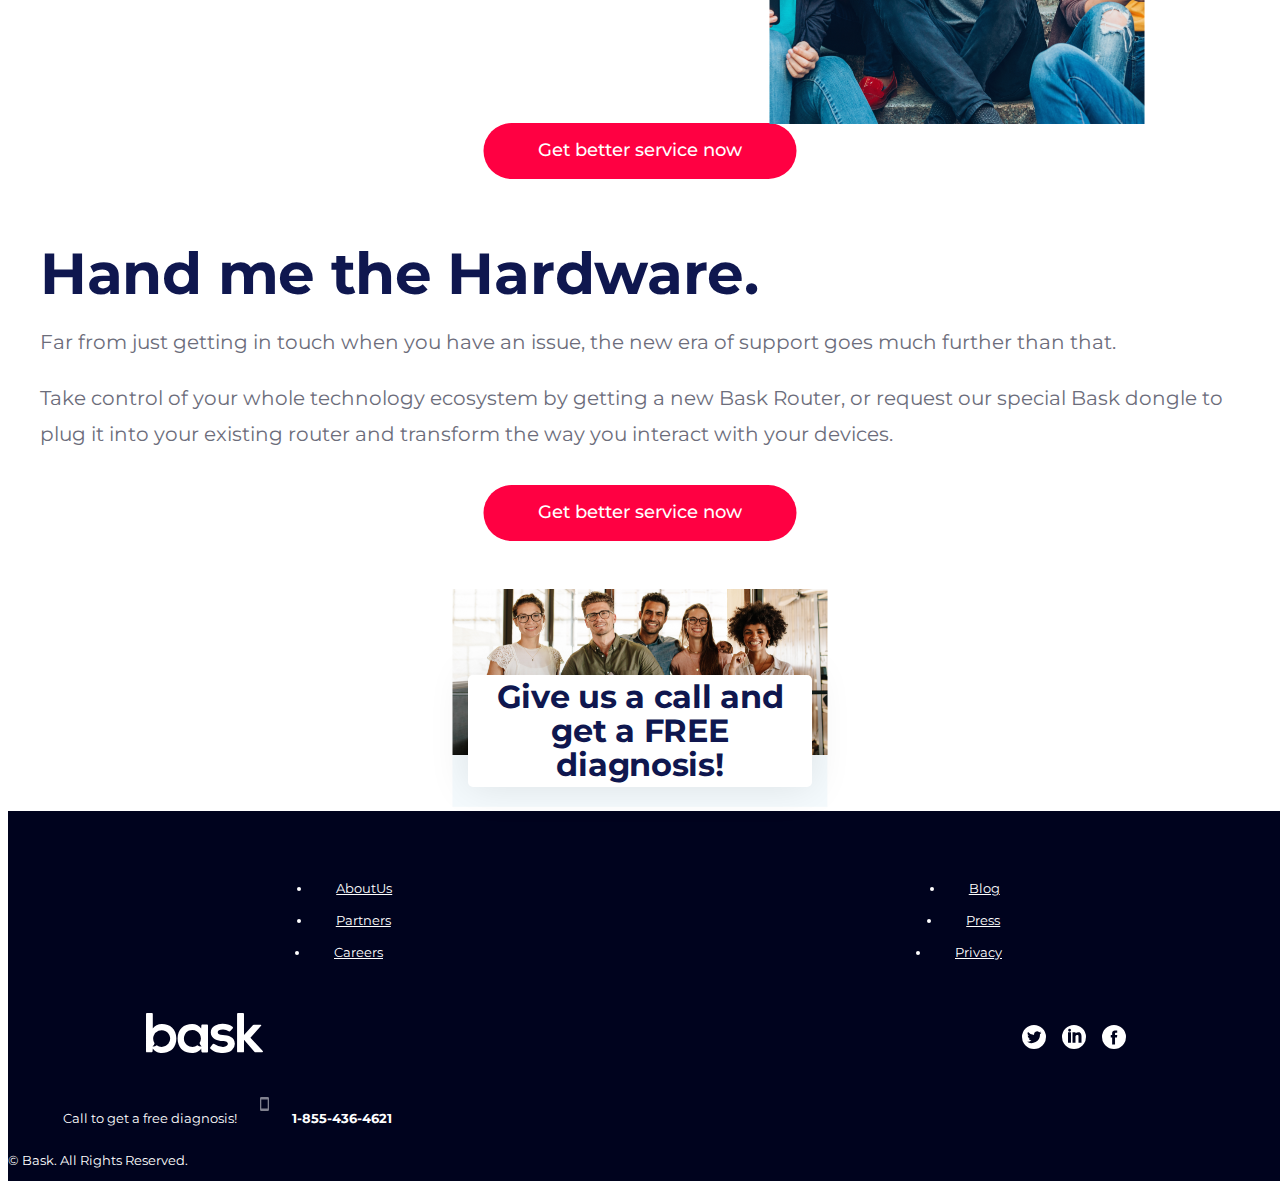
==== commit 24351868: "whitespace index done" ====
--- a/index.html
+++ b/index.html
@@ -37,13 +37,10 @@
                     
                 </div>
                 
-                <h1 class="indexRedTitle center">ONE HAPPY CUSTOMER AFTER ANOTHER</h1>
+                <h1 class="indexRedTitle center whiteSpace16">ONE HAPPY CUSTOMER AFTER ANOTHER</h1>
                 
-                <div class="whiteSpace16"></div>
-                <p class="indexReview center">“This is a very long positive review from one of our customers. Few people have just one or two devices in their house anymore, that’s why we offer support for your whole home. We can make this as long as you want as long as we are okay with multiple of these..”</p>
-                <div class="whiteSpace48"></div>
-                <p class="fbReview center">John Krasinski on Facebook</p>
-                <div class="whiteSpace64"></div>
+                <p class="indexReview center whiteSpace48">“This is a very long positive review from one of our customers. Few people have just one or two devices in their house anymore, that’s why we offer support for your whole home. We can make this as long as you want as long as we are okay with multiple of these..”</p>
+                <p class="fbReview center whiteSpace64">John Krasinski on Facebook</p>
                 <div class="indexBlueBox center">
                     <h1 class="center">Like insurance, but for your devices.</h1>
                     <div class="indexPurpleText center">
@@ -51,9 +48,7 @@
                             <p>With our simple to understand monthly plans, or our single issue quick-fixes, you pay one low-cost fixed fee and not a penny more. </p>
                     </div>
                 </div>
-                    
-                <div classname="whiteSpace48 center"></div>
-
+                
                 <div class="indexCheckbox center">
                     <div class="indexChecks">
                         <img src="./assets/icons/greenCheck.png" alt="">
@@ -67,55 +62,32 @@
                     </div>
                 </div>
 
-                <div class="whiteSpace32"></div>
+                <p class="indexUnderChecks center whiteSpace32">Just <span class="indexRed">no-nonsense fixes</span>  that get you back up and running in a jiffy.</p>
+                <button class="mobileRedButton center whiteSpace48">Start setting up your plan</button>
+                <img class="mobile-img center whiteSpace32" src="./assets/images/home4.png" alt="">
+                <div class="mobile-title-left center whiteSpace32">Premium support, without the premium price.</div>
 
-                <p class="indexUnderChecks center">Just <span class="indexRed">no-nonsense fixes</span>  that get you back up and running in a jiffy.</p>
-                <div class="whiteSpace32"></div>
-                <button class="mobileRedButton center">Start setting up your plan</button>
-                <div class="whiteSpace48"></div>
-                <img class="mobile-img center" src="./assets/images/home4.png" alt="">
-                <div class="whiteSpace32"></div>
-                <div class="mobile-title-left center">Premium support, without the premium price.</div>
-                <div class="whiteSpace32"></div>
+                <p class="mobile-gray-text center whiteSpace16">With our unique combination of hardware, software and human support we provide unparalleled solutions to your technical issues, regardless of device, in lightning fast time. </p>
+                
+                <p class="mobile-gray-text center whiteSpace32">It’s this same combination that also allows us to provide first-class service at fast-food prices.</p>
+                <button class="mobileRedButton center whiteSpace64"> Get better service now</button>
+                <img class="mobile-img center whiteSpace32" src="./assets/images/desk4.png" alt="">
+                <div class="mobile-title-left center whiteSpace16">Need help with your new technology?</div>
+                <p class="mobile-gray-text center whiteSpace32">Or you’re new to technology, and just really need help! We love the challenges that new technology brings and pride ourselves on supporting a huge range of device types from the most basic tablets thru to the very latest IoT gadget.</p>
+                <p class="mobile-gray-text center whiteSpace32">But we do much more than supporting your devices, we take customer care to another level and we support you – every step of the way.</p>
+                <button class="mobileRedButton center whiteSpace64"> Get better service now</button>
+                <img class="mobile-img center whiteSpace32" src="./assets/images/desk4.png" alt="">
+                <div class="mobile-title-left center whiteSpace16">Don't delay. Diagnose today.</div>
+                <p class="mobile-gray-text center whiteSpace16">With our unique combination of hardware, software and human support we provide unparalleled solutions to your technical issues, regardless of device, in lightning fast time. </p>
+                <p class="mobile-gray-text center whiteSpace32">It’s this same combination that also allows us to provide first-class service at fast-food prices.</p>
+                <button class="mobileRedButton center whiteSpace64"> Get better service now</button>
+                <img class="mobile-img center whiteSpace32" src="./assets/images/desk4.png" alt="">
+                <div class="mobile-title-left center whiteSpace16">Hand me the Hardware.</div>
+                <p class="mobile-gray-text center whiteSpace16">Far from just getting in touch when you have an issue, the new era of support goes much further than that.</p>
+                <p class="mobile-gray-text center whiteSpace32">Take control of your whole technology ecosystem by getting a new Bask Router, or request our special Bask dongle to plug it into your existing router and transform the way you interact with your devices.</p>
+                <button class="mobileRedButton center whiteSpace48"> Get better service now</button>
 
-                <p class="mobile-gray-text center">With our unique combination of hardware, software and human support we provide unparalleled solutions to your technical issues, regardless of device, in lightning fast time. </p>
-                <p class="mobile-gray-text center">It’s this same combination that also allows us to provide first-class service at fast-food prices.</p>
-                <div class="whiteSpace32"></div>
-                <button class="mobileRedButton center"> Get better service now</button>
-                <div class="whiteSpace64"></div>
-                <img class="mobile-img center" src="./assets/images/desk4.png" alt="">
-                <div class="whiteSpace32"></div>
-                <div class="mobile-title-left center">Need help with your new technology?</div>
-                <div class="whiteSpace16"></div>
-                <p class="mobile-gray-text center">Or you’re new to technology, and just really need help! We love the challenges that new technology brings and pride ourselves on supporting a huge range of device types from the most basic tablets thru to the very latest IoT gadget.</p>
-                <div class="whiteSpace32"></div>
-                <p class="mobile-gray-text center">But we do much more than supporting your devices, we take customer care to another level and we support you – every step of the way.</p>
-                <div class="whiteSpace32"></div>
-                <button class="mobileRedButton center"> Get better service now</button>
-                <div class="whiteSpace64"></div>
-                <img class="mobile-img center" src="./assets/images/desk4.png" alt="">
-                <div class="whiteSpace32"></div>
-                <div class="mobile-title-left center">Don't delay. Diagnose today.</div>
-                <div class="whiteSpace16"></div>
-                <p class="mobile-gray-text center">With our unique combination of hardware, software and human support we provide unparalleled solutions to your technical issues, regardless of device, in lightning fast time. </p>
-                <div class="whiteSpace32"></div>
-                <p class="mobile-gray-text center">It’s this same combination that also allows us to provide first-class service at fast-food prices.</p>
-                <div class="whiteSpace32"></div>
-                <button class="mobileRedButton center"> Get better service now</button>
-                <div class="whiteSpace64"></div>
-                <img class="mobile-img center" src="./assets/images/desk4.png" alt="">
-                <div class="whiteSpace32"></div>
-                <div class="mobile-title-left center">Hand me the Hardware.</div>
-                <div class="whiteSpace16"></div>
-                <p class="mobile-gray-text center">Far from just getting in touch when you have an issue, the new era of support goes much further than that.</p>
-                <div class="whiteSpace32"></div>
-                <p class="mobile-gray-text center">Take control of your whole technology ecosystem by getting a new Bask Router, or request our special Bask dongle to plug it into your existing router and transform the way you interact with your devices.</p>
-                <div class="whiteSpace32"></div>
-                <button class="mobileRedButton center"> Get better service now</button>
-                <div class="whiteSpace48"></div>
-
-                
-
+            
             <div class="index-wrapper">
                     <img class="mobile-img center indexLowerImage" src="./assets/images/desk7.png" alt="">
 
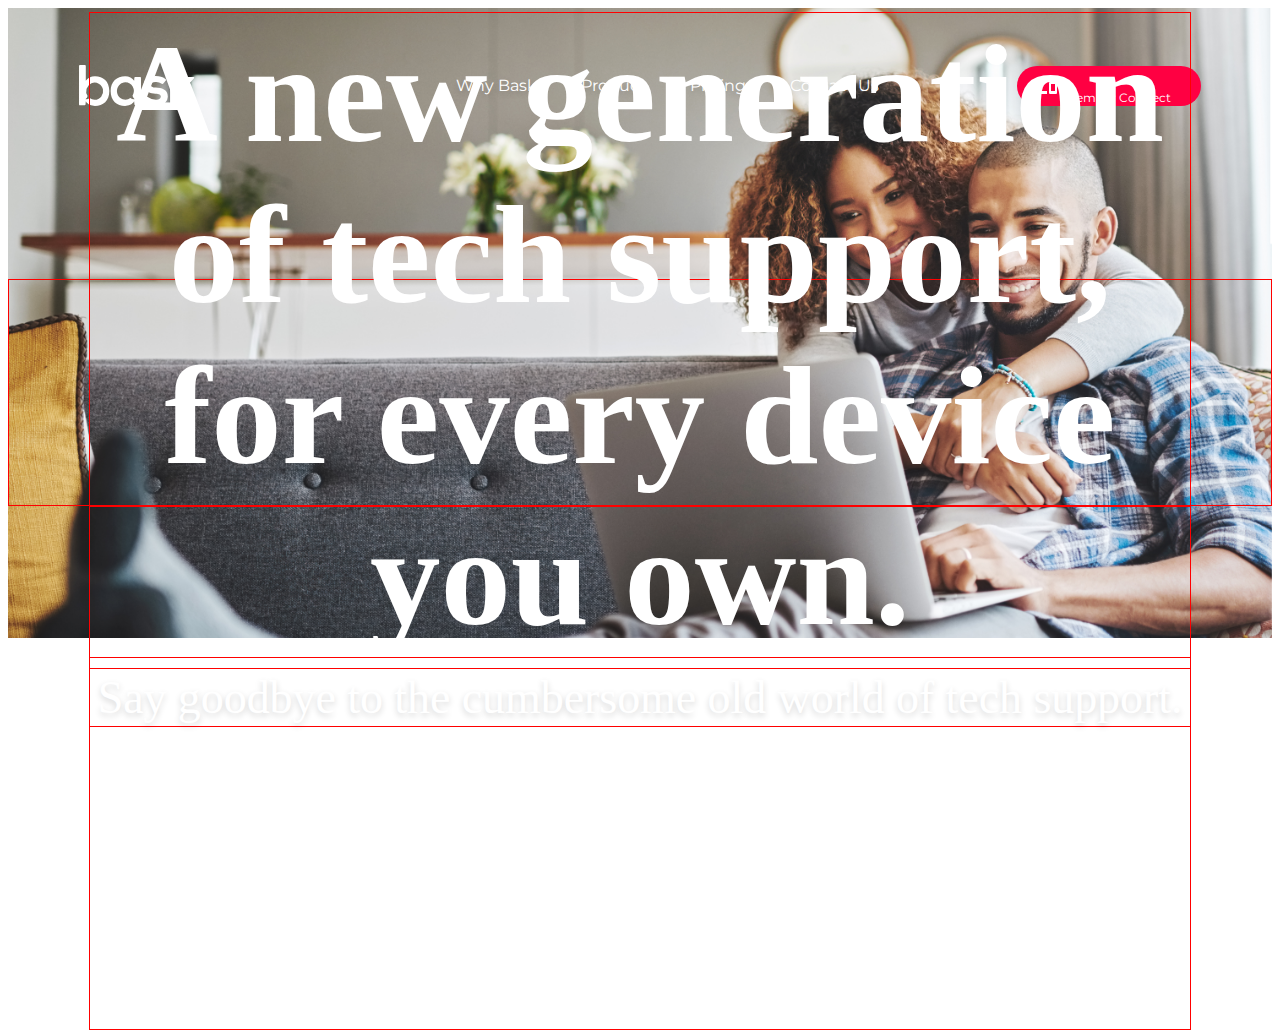
==== commit 244df4bc: "lots of stuff happend" ====
--- a/index.html
+++ b/index.html
@@ -1,147 +1,293 @@
-
 <!DOCTYPE html>
 <html lang="en">
-<head>
-    <link rel="stylesheet" href="./reset.css">
-    <link rel="stylesheet" href="./global.css">
-    <link rel="stylesheet" href="./index.css">
-    <meta charset="UTF-8">
-    <meta name="viewport" content="width=device-width, initial-scale=1.0">
-    <meta http-equiv="X-UA-Compatible" content="ie=edge">
+  <head>
+    <link rel="stylesheet" href="./reset.css" />
+    <link rel="stylesheet" href="./global.css" />
+    <link rel="stylesheet" href="./index.css" />
+    <meta charset="UTF-8" />
+    <meta name="viewport" content="width=device-width, initial-scale=1.0" />
+    <meta http-equiv="X-UA-Compatible" content="ie=edge" />
     <style>
-        @import url('https://fonts.googleapis.com/css?family=Montserrat:300,400,500,550,600,650,700|Open+Sans');
-        </style>
+      @import url("https://fonts.googleapis.com/css?family=Montserrat:300,400,500,550,600,650,700|Open+Sans");
+    </style>
     <title>Bask</title>
-</head>
-<body class="index">
-        
-            
-        
-                <header class="header-wrapper-index">
-                    <div class="inner-header">
-                        <img class="header-logo" src="./assets/logos/bask-logo.svg" alt="bask logo">
-                            <button class="connect-button">
-                                <img class="memberContactIcon" src="./assets/icons/member-connect.svg" alt="member connect icon">
-                                <p class="header-button-text">Member Connect</p>
-                            </button>        
-                    </div>      
-
-                    <div class="whiteTitleIndex center">A new generation of tech support, for every device you own.</div>
-                 
-                    <p class="indexSmallTitle center">Say goodbye to the cumbersome old world of tech support. </p>
-                <div class="indexHeaderCenter center whiteSpace64">
-                    <img class="center whiteSpace16" src="./assets/images/home2.png" alt="">
-
-                    <div class="mobile-title-left whiteSpace16">From Laptops to Light Bulbs.</div>
-                    <p class="mobile-gray-text">Few people have just one or two devices in their house anymore, that’s why we offer support for your whole home. Whether your Wi-Fi is wonky, your computer’s conked out, your smart fridge snuffed it, or your Kindle has gone kaput we are here when you need us the most.</p>
+  </head>
+  <body class="index">
+
+
+        <header class="header-wrapper-index header-wrapper-index-desktop">
+            <!-- <img class="indexImage" src="./assets/images/desk1.png" alt=""> -->
+                <div class="inner-header">
+                    <img class="header-logo" src="./assets/logos/bask-logo.svg" alt="bask logo">
+                    <ul class="desktopNav">
+                        <a class="headerLink" href="">Why Bask</a>
+                        <a class="headerLink" href="">Product</a>
+                        <a class="headerLink" href="">Pricing</a>
+                        <a class="headerLink" href="">Contact Us</a>
+                    </ul>
+                    <button class="connect-button">
+                        <img class="memberContactIcon" src="./assets/icons/member-connect.svg" alt="member connect icon">
+                        <p class="header-button-text">Member Connect</p>
+                    </button>
+                </div>
+                <div class="header-title">
+                    <h1 class="">A new generation of tech support, for every device you own.</h1>
+                    <!-- <button class="deskt"> Contact Us</button> -->
+                    <p class="">Say goodbye to the cumbersome old world of tech support.</p>
+                </div>
+
+                <div class="laptops-index">
                     
                 </div>
-                
-                <h1 class="indexRedTitle center whiteSpace16">ONE HAPPY CUSTOMER AFTER ANOTHER</h1>
-                
-                <p class="indexReview center whiteSpace48">“This is a very long positive review from one of our customers. Few people have just one or two devices in their house anymore, that’s why we offer support for your whole home. We can make this as long as you want as long as we are okay with multiple of these..”</p>
-                <p class="fbReview center whiteSpace64">John Krasinski on Facebook</p>
-                <div class="indexBlueBox center">
-                    <h1 class="center">Like insurance, but for your devices.</h1>
-                    <div class="indexPurpleText center">
-                            <p>You hope you never need to use it, but it gives you perfect peace of mind for those times when something does go wrong.</p>
-                            <p>With our simple to understand monthly plans, or our single issue quick-fixes, you pay one low-cost fixed fee and not a penny more. </p>
-                    </div>
-                </div>
-                
-                <div class="indexCheckbox center">
-                    <div class="indexChecks">
-                        <img src="./assets/icons/greenCheck.png" alt="">
-                        <img src="./assets/icons/greenCheck.png" alt="">
-                        <img src="./assets/icons/greenCheck.png" alt="">
-                    </div>
-                    <div class="indexInner">
-                        <div>No forms</div>
-                        <div>No hidden extras</div>
-                        <div>No fuss</div>
-                    </div>
-                </div>
-
-                <p class="indexUnderChecks center whiteSpace32">Just <span class="indexRed">no-nonsense fixes</span>  that get you back up and running in a jiffy.</p>
-                <button class="mobileRedButton center whiteSpace48">Start setting up your plan</button>
-                <img class="mobile-img center whiteSpace32" src="./assets/images/home4.png" alt="">
-                <div class="mobile-title-left center whiteSpace32">Premium support, without the premium price.</div>
-
-                <p class="mobile-gray-text center whiteSpace16">With our unique combination of hardware, software and human support we provide unparalleled solutions to your technical issues, regardless of device, in lightning fast time. </p>
-                
-                <p class="mobile-gray-text center whiteSpace32">It’s this same combination that also allows us to provide first-class service at fast-food prices.</p>
-                <button class="mobileRedButton center whiteSpace64"> Get better service now</button>
-                <img class="mobile-img center whiteSpace32" src="./assets/images/desk4.png" alt="">
-                <div class="mobile-title-left center whiteSpace16">Need help with your new technology?</div>
-                <p class="mobile-gray-text center whiteSpace32">Or you’re new to technology, and just really need help! We love the challenges that new technology brings and pride ourselves on supporting a huge range of device types from the most basic tablets thru to the very latest IoT gadget.</p>
-                <p class="mobile-gray-text center whiteSpace32">But we do much more than supporting your devices, we take customer care to another level and we support you – every step of the way.</p>
-                <button class="mobileRedButton center whiteSpace64"> Get better service now</button>
-                <img class="mobile-img center whiteSpace32" src="./assets/images/desk4.png" alt="">
-                <div class="mobile-title-left center whiteSpace16">Don't delay. Diagnose today.</div>
-                <p class="mobile-gray-text center whiteSpace16">With our unique combination of hardware, software and human support we provide unparalleled solutions to your technical issues, regardless of device, in lightning fast time. </p>
-                <p class="mobile-gray-text center whiteSpace32">It’s this same combination that also allows us to provide first-class service at fast-food prices.</p>
-                <button class="mobileRedButton center whiteSpace64"> Get better service now</button>
-                <img class="mobile-img center whiteSpace32" src="./assets/images/desk4.png" alt="">
-                <div class="mobile-title-left center whiteSpace16">Hand me the Hardware.</div>
-                <p class="mobile-gray-text center whiteSpace16">Far from just getting in touch when you have an issue, the new era of support goes much further than that.</p>
-                <p class="mobile-gray-text center whiteSpace32">Take control of your whole technology ecosystem by getting a new Bask Router, or request our special Bask dongle to plug it into your existing router and transform the way you interact with your devices.</p>
-                <button class="mobileRedButton center whiteSpace48"> Get better service now</button>
-
-            
-            <div class="index-wrapper">
-                    <img class="mobile-img center indexLowerImage" src="./assets/images/desk7.png" alt="">
-
-                    <div class="indexImgOverlap center"><p>Give us a call and get a FREE diagnosis!</p> </div>
-            </div>
-
-
-            <footer class="footer-wrapper">
-                    <div class="whiteSpace32"></div>
-                    <ul class="footerLinks">
-                        <li class="footerLink">
-                            <a href="#">AboutUs</a>
-                        </li>
-                        <li class="footerLink">
-                            <a href="#">Blog</a>
-                        </li>
-                    </ul>
-                    <ul class="footerLinks">
-                        <li class="footerLink">
-                            <a href="#">Partners</a>
-                        </li>
-                        <li class="footerLink">
-                            <a href="#">Press</a>
-                        </li>
-                    </ul>
-                    <ul class="footerLinks">
-                        <li class="footerLink">
-                            <a href="#">Careers</a>
-                        </li>
-                        <li class="footerLink">
-                            <a href="#">Privacy</a>
-                        </li>
-                    </ul>
-                    <div class="innerFooter">
-                        <img class="header-logo" src="./assets/logos/bask-logo.svg" alt="bask logo">
-                        <div class="social-media-icon-wrapper">
-                            <img class="social-media-icon" src="./assets/icons/twitter-icon.svg" alt="Twitter Icon">
-                            <img class="social-media-icon" src="./assets/icons/linkedin-icon.svg" alt="LinkedIn Icon">
-                            <img class="social-media-icon" src="./assets/icons/facebook-icon.svg" alt="Facebook Icon">
-                        </div>
-                    </div>
-                    <div class="footerContact ">
-                        <p class="footerText">Call to get a free diagnosis!</p>
-                        <img class="greyPhoneIcon" src="./assets/icons/phone-icon-grey.svg" alt="">
-                        <p class="footerText" id="phoneNumber">1-855-436-4621</p>
-                    </div>
-                    <div class="copyrightText">
-                        <p class="footerText">© Bask. All Rights Reserved.</p>
-                    </div>
-                </footer>
-                </header>
-
-                
-                    
-    
-</body>
-</html>+
+            </header>
+
+
+
+
+
+
+
+
+
+    <!-- <header class="header-wrapper-index">
+      <div class="inner-header">
+        <img
+          class="header-logo"
+          src="./assets/logos/bask-logo.svg"
+          alt="bask logo"
+        />
+        <button class="connect-button">
+          <img
+            class="memberContactIcon"
+            src="./assets/icons/member-connect.svg"
+            alt="member connect icon"
+          />
+          <p class="header-button-text">Member Connect</p>
+        </button>
+      </div>
+
+      <div class="whiteTitleIndex center">
+        A new generation of tech support, for every device you own.
+      </div>
+
+      <p class="indexSmallTitle center">
+        Say goodbye to the cumbersome old world of tech support.
+      </p>
+      <div class="indexHeaderCenter center whiteSpace64">
+        <img
+          class="center whiteSpace16"
+          src="./assets/images/home2.png"
+          alt=""
+        />
+
+        <div class="mobile-title-left whiteSpace16">
+          From Laptops to Light Bulbs.
+        </div>
+        <p class="mobile-gray-text">
+          Few people have just one or two devices in their house anymore, that’s
+          why we offer support for your whole home. Whether your Wi-Fi is wonky,
+          your computer’s conked out, your smart fridge snuffed it, or your
+          Kindle has gone kaput we are here when you need us the most.
+        </p>
+      </div>
+
+      <h1 class="indexRedTitle center whiteSpace16">
+        ONE HAPPY CUSTOMER AFTER ANOTHER
+      </h1>
+
+      <p class="indexReview center whiteSpace48">
+        “This is a very long positive review from one of our customers. Few
+        people have just one or two devices in their house anymore, that’s why
+        we offer support for your whole home. We can make this as long as you
+        want as long as we are okay with multiple of these..”
+      </p>
+      <p class="fbReview center whiteSpace64">John Krasinski on Facebook</p>
+      <div class="indexBlueBox center">
+        <h1 class="center">Like insurance, but for your devices.</h1>
+        <div class="indexPurpleText center">
+          <p>
+            You hope you never need to use it, but it gives you perfect peace of
+            mind for those times when something does go wrong.
+          </p>
+          <p>
+            With our simple to understand monthly plans, or our single issue
+            quick-fixes, you pay one low-cost fixed fee and not a penny more.
+          </p>
+        </div>
+      </div>
+
+      <div class="indexCheckbox center">
+        <div class="indexChecks">
+          <img src="./assets/icons/greenCheck.png" alt="" />
+          <img src="./assets/icons/greenCheck.png" alt="" />
+          <img src="./assets/icons/greenCheck.png" alt="" />
+        </div>
+        <div class="indexInner">
+          <div>No forms</div>
+          <div>No hidden extras</div>
+          <div>No fuss</div>
+        </div>
+      </div>
+
+      <p class="indexUnderChecks center whiteSpace32">
+        Just <span class="indexRed">no-nonsense fixes</span> that get you back
+        up and running in a jiffy.
+      </p>
+      <button class="mobileRedButton center whiteSpace48">
+        Start setting up your plan
+      </button>
+      <img
+        class="mobile-img center whiteSpace32"
+        src="./assets/images/home4.png"
+        alt=""
+      />
+      <div class="mobile-title-left center whiteSpace32">
+        Premium support, without the premium price.
+      </div>
+
+      <p class="mobile-gray-text center whiteSpace16">
+        With our unique combination of hardware, software and human support we
+        provide unparalleled solutions to your technical issues, regardless of
+        device, in lightning fast time.
+      </p>
+
+      <p class="mobile-gray-text center whiteSpace32">
+        It’s this same combination that also allows us to provide first-class
+        service at fast-food prices.
+      </p>
+      <button class="mobileRedButton center whiteSpace64">
+        Get better service now
+      </button>
+      <img
+        class="mobile-img center whiteSpace32"
+        src="./assets/images/desk4.png"
+        alt=""
+      />
+      <div class="mobile-title-left center whiteSpace16">
+        Need help with your new technology?
+      </div>
+      <p class="mobile-gray-text center whiteSpace32">
+        Or you’re new to technology, and just really need help! We love the
+        challenges that new technology brings and pride ourselves on supporting
+        a huge range of device types from the most basic tablets thru to the
+        very latest IoT gadget.
+      </p>
+      <p class="mobile-gray-text center whiteSpace32">
+        But we do much more than supporting your devices, we take customer care
+        to another level and we support you – every step of the way.
+      </p>
+      <button class="mobileRedButton center whiteSpace64">
+        Get better service now
+      </button>
+      <img
+        class="mobile-img center whiteSpace32"
+        src="./assets/images/desk4.png"
+        alt=""
+      />
+      <div class="mobile-title-left center whiteSpace16">
+        Don't delay. Diagnose today.
+      </div>
+      <p class="mobile-gray-text center whiteSpace16">
+        With our unique combination of hardware, software and human support we
+        provide unparalleled solutions to your technical issues, regardless of
+        device, in lightning fast time.
+      </p>
+      <p class="mobile-gray-text center whiteSpace32">
+        It’s this same combination that also allows us to provide first-class
+        service at fast-food prices.
+      </p>
+      <button class="mobileRedButton center whiteSpace64">
+        Get better service now
+      </button>
+      <img
+        class="mobile-img center whiteSpace32"
+        src="./assets/images/desk4.png"
+        alt=""
+      />
+      <div class="mobile-title-left center whiteSpace16">
+        Hand me the Hardware.
+      </div>
+      <p class="mobile-gray-text center whiteSpace16">
+        Far from just getting in touch when you have an issue, the new era of
+        support goes much further than that.
+      </p>
+      <p class="mobile-gray-text center whiteSpace32">
+        Take control of your whole technology ecosystem by getting a new Bask
+        Router, or request our special Bask dongle to plug it into your existing
+        router and transform the way you interact with your devices.
+      </p>
+      <button class="mobileRedButton center whiteSpace48">
+        Get better service now
+      </button>
+
+      <div class="index-wrapper">
+        <img
+          class="mobile-img center indexLowerImage"
+          src="./assets/images/desk7.png"
+          alt=""
+        />
+
+        <div class="indexImgOverlap center">
+          <p>Give us a call and get a FREE diagnosis!</p>
+        </div>
+      </div> -->
+
+      <!-- <footer class="footer-wrapper">
+        <div class="whiteSpace32"></div>
+        <ul class="footerLinks">
+          <li class="footerLink"><a href="#">AboutUs</a></li>
+          <li class="footerLink"><a href="#">Blog</a></li>
+        </ul>
+        <ul class="footerLinks">
+          <li class="footerLink"><a href="#">Partners</a></li>
+          <li class="footerLink"><a href="#">Press</a></li>
+        </ul>
+        <ul class="footerLinks">
+          <li class="footerLink"><a href="#">Careers</a></li>
+          <li class="footerLink"><a href="#">Privacy</a></li>
+        </ul>
+        <div class="innerFooter">
+          <img
+            class="header-logo"
+            src="./assets/logos/bask-logo.svg"
+            alt="bask logo"
+          />
+          <div class="social-media-icon-wrapper">
+            <img
+              class="social-media-icon"
+              src="./assets/icons/twitter-icon.svg"
+              alt="Twitter Icon"
+            />
+            <img
+              class="social-media-icon"
+              src="./assets/icons/linkedin-icon.svg"
+              alt="LinkedIn Icon"
+            />
+            <img
+              class="social-media-icon"
+              src="./assets/icons/facebook-icon.svg"
+              alt="Facebook Icon"
+            />
+          </div>
+        </div>
+        <div class="footerContact ">
+          <p class="footerText">Call to get a free diagnosis!</p>
+          <img
+            class="greyPhoneIcon"
+            src="./assets/icons/phone-icon-grey.svg"
+            alt=""
+          />
+          <p class="footerText" id="phoneNumber">1-855-436-4621</p>
+        </div>
+        <div class="copyrightText">
+          <p class="footerText">© Bask. All Rights Reserved.</p>
+        </div>
+      </footer> -->
+
+
+    <!-- </header> -->
+
+
+  </body>
+</html>
--- a/global.css
+++ b/global.css
@@ -38,7 +38,6 @@
 .header-logo {
   width: 117.25px;
   height: 40.56px;
-  /* padding-right: 72px; */
 }
 .header-paragraph {
   width: 272px;
@@ -94,7 +93,7 @@
 /* red button */
 .mobileRedButton {
   border: none;
-  width: 313px;
+  width: 70vw;
   height: 56px;
   border-radius: 28px;
   background-color: #ff0042;
@@ -107,9 +106,6 @@
   letter-spacing: normal;
   text-align: center;
   color: #ffffff;
-}
-
-.desktop-red-button {
 }
 
 /* red button */
@@ -284,6 +280,10 @@
 }
 /* footer */
 
+.desktop{
+  display: none;
+}
+
 @media (min-width: 700px) {
   .desktopNav {
     display: flex;
@@ -314,7 +314,9 @@
     align-items: center;
   }
   .desktopBlockContent {
-    padding: 0px 75px;
+    padding: 0px 25px;
+    display: flex;
+    flex-direction: column;
   }
   .whiteTitle {
     width: 100%;
@@ -337,10 +339,10 @@
     display: none;
   }
   .mobile-title-left {
-    font-size: 58px;
+    font-size: 5vw;
   }
   .mobile-gray-text {
-    font-size: 20px;
+    font-size: 1.3vw;
   }
   .footerContact {
     width: 375px;
@@ -348,7 +350,6 @@
   .footerContactDesktop {
     display: flex;
     justify-content: space-evenly;
-    /* padding: 0px 32px; */
     width: 375px;
   }
   .header-logo {
@@ -381,4 +382,39 @@
   .copyrightTextDesktop {
     display: flex;
   }
-}
+
+  .mobileRedButton{
+    width: 30vw;
+  }
+  .contactLowerWrapper {
+    width: 100vw;
+    background-color: #0f174f;
+  }
+  .contactWrapper {
+    width: 100vw;
+    background-color: #0f174f;
+  }
+  .contactLowerImage {
+    display: flex;
+    justify-content: center;
+    align-items: center;
+    width: 100vw;
+    height: 45vw;
+    background-image: url(./assets/images/desk7@2x.png);
+    background-position: center;
+    background-size: cover;
+  }
+
+  .callBox {
+    width: 45vw;
+    border-radius: 5px;
+    box-shadow: 0 0 40px 0 rgba(0, 0, 0, 0.1);
+    background-color: #fffffff3;
+    display: flex;
+    flex-direction: column;
+    justify-content: center;
+    align-items: center;
+    padding: 48px 32px;
+  }
+
+}--- a/index.css
+++ b/index.css
@@ -1,4 +1,6 @@
-
+/* .desktopNav {
+  display: none;
+}
 
 .header-wrapper-index{
   width: 100%;
@@ -102,7 +104,6 @@
   }
 
   .indexBlueBox{
-    /* width: 375px; */
     width: 100vw;
     width: 100vw;
     height: 400px;
@@ -227,4 +228,65 @@
 
   .indexImgOverlap p{
       margin-top: 5px;
-  }+  } */
+
+
+  
+
+  .header-wrapper-index-desktop{
+    height: 70vh;
+    background-image: url(./assets/images/desk1.png);
+    background-repeat:no-repeat;
+    background-size:cover;
+    background-position: right;  
+    /* transform: translate(10px)   */
+  }
+
+
+  .header-title{
+    border: solid red 1px;
+    display: flex;
+    justify-content: center;
+    align-items: center;
+    flex-direction: column;
+    height: 25vh;
+    margin-top: 6vh;
+  }
+
+  .header-title h1{
+    border: solid red 1px;
+    color: white;
+    font-size: 11vw;
+    width: 86vw;
+    margin: auto;
+    text-align: center;
+  }
+
+  .inner-header{
+    margin-bottom: 16vh;
+  }
+
+  .header-title p{
+    font-family: OpenSans;
+    border: solid red 1px;
+    margin-top: 10px;
+    font-weight: normal;
+  font-style: normal;
+  font-stretch: normal;
+  line-height: 1.25;
+  letter-spacing: -0.1px;
+  text-align: center;
+  color: #ffffff;
+  text-shadow: 0 3px 6px rgba(0, 0, 0, 0.16);
+  width: 86vw;
+  font-size: 3.6vw;
+  }
+
+  .laptops-index{
+    border: solid red 1px;
+    /* margin-top: 10vh; */
+    height: 58vh;
+    width: 86vw;
+    margin: auto;
+  }
+  
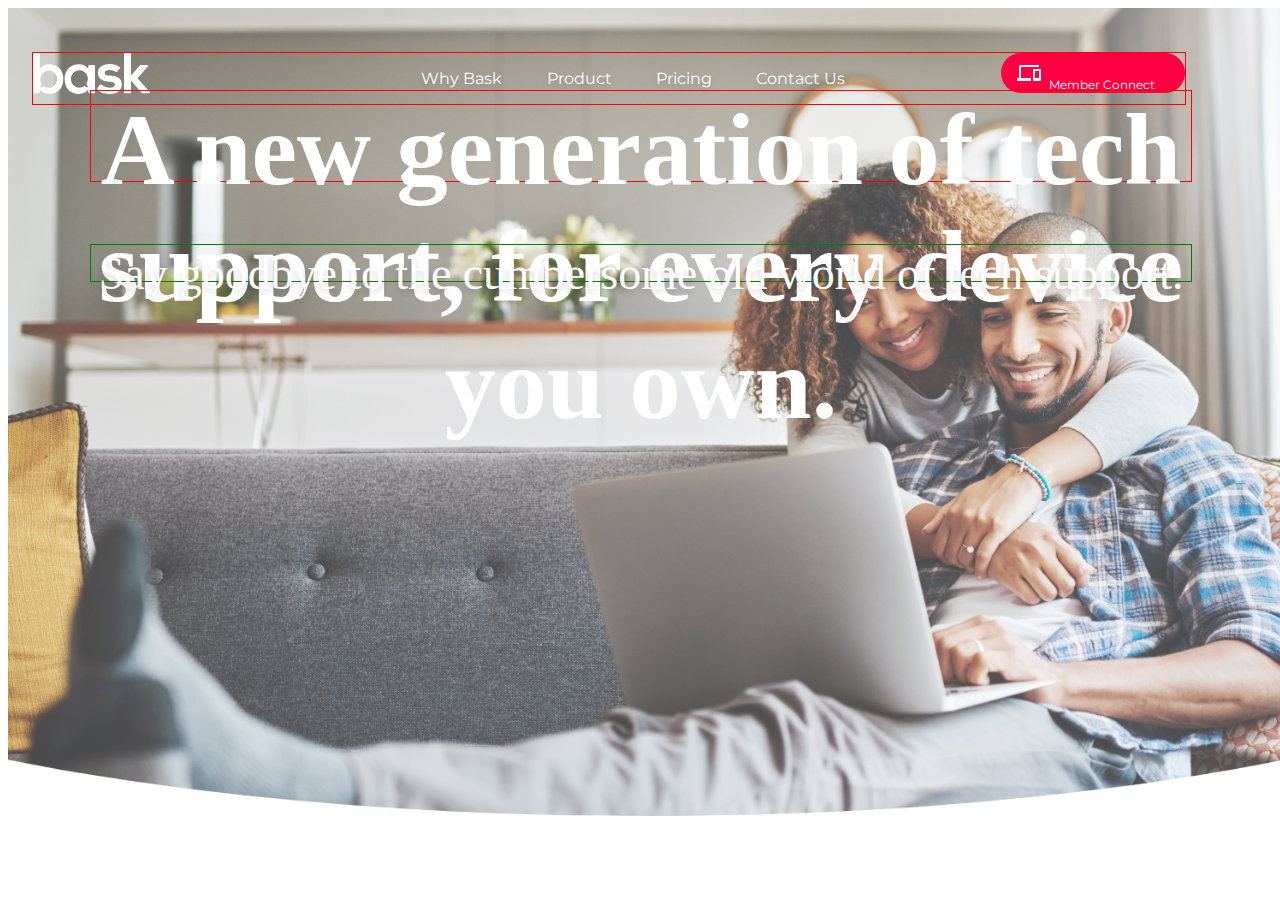
==== commit 3eded52e: "worked on index" ====
--- a/index.html
+++ b/index.html
@@ -16,29 +16,32 @@
 
 
         <header class="header-wrapper-index header-wrapper-index-desktop">
-            <!-- <img class="indexImage" src="./assets/images/desk1.png" alt=""> -->
+            <img class="indexImage" src="./assets/images/desk1.png" alt="">
                 <div class="inner-header">
+                    <div class="indexTop">
                     <img class="header-logo" src="./assets/logos/bask-logo.svg" alt="bask logo">
-                    <ul class="desktopNav">
-                        <a class="headerLink" href="">Why Bask</a>
-                        <a class="headerLink" href="">Product</a>
-                        <a class="headerLink" href="">Pricing</a>
-                        <a class="headerLink" href="">Contact Us</a>
-                    </ul>
-                    <button class="connect-button">
-                        <img class="memberContactIcon" src="./assets/icons/member-connect.svg" alt="member connect icon">
-                        <p class="header-button-text">Member Connect</p>
-                    </button>
+                        <ul class="desktopNav">
+                            <a class="headerLink" href="">Why Bask</a>
+                            <a class="headerLink" href="">Product</a>
+                            <a class="headerLink" href="">Pricing</a>
+                            <a class="headerLink" href="">Contact Us</a>
+                        </ul>
+                        <button class="connect-button">
+                            <img class="memberContactIcon" src="./assets/icons/member-connect.svg" alt="member connect icon">
+                            <p class="header-button-text">Member Connect</p>
+                        </button>
+                    </div>
                 </div>
-                <div class="header-title">
-                    <h1 class="">A new generation of tech support, for every device you own.</h1>
-                    <!-- <button class="deskt"> Contact Us</button> -->
-                    <p class="">Say goodbye to the cumbersome old world of tech support.</p>
+
+                <div class="indexBottom">
+                    <h1>A new generation of tech support, for every device you own.</h1>
+                    <p>Say goodbye to the cumbersome old world of tech support. </p>
                 </div>
 
-                <div class="laptops-index">
+                <div class="header-mid">
                     
                 </div>
+               
 
             </header>
 
--- a/global.css
+++ b/global.css
@@ -284,6 +284,10 @@
   display: none;
 }
 
+.contactLowerImage {
+  display: none;
+}
+
 @media (min-width: 700px) {
   .desktopNav {
     display: flex;
--- a/index.css
+++ b/index.css
@@ -230,63 +230,58 @@
       margin-top: 5px;
   } */
 
-
-  
-
-  .header-wrapper-index-desktop{
-    height: 70vh;
-    background-image: url(./assets/images/desk1.png);
-    background-repeat:no-repeat;
-    background-size:cover;
-    background-position: right;  
-    /* transform: translate(10px)   */
-  }
-
-
-  .header-title{
-    border: solid red 1px;
+  .inner-header{
+    position: absolute;
+    top: 0px;
     display: flex;
-    justify-content: center;
-    align-items: center;
-    flex-direction: column;
-    height: 25vh;
-    margin-top: 6vh;
-  }
-
-  .header-title h1{
-    border: solid red 1px;
-    color: white;
-    font-size: 11vw;
-    width: 86vw;
-    margin: auto;
-    text-align: center;
-  }
-
-  .inner-header{
-    margin-bottom: 16vh;
-  }
-
-  .header-title p{
-    font-family: OpenSans;
-    border: solid red 1px;
-    margin-top: 10px;
-    font-weight: normal;
+    justify-content: space-between;
+  }
+
+  .indexImage{
+    width: 100vw;
+    opacity: 0.8;
+  }
+
+
+.indexTop{
+  border: solid red 1px;
+  display: flex;
+  justify-content: space-between;
+  width: 90vw;
+}
+
+.indexBottom h1{
+  border: solid red 1px;
+  height: 10vh;
+  width: 86vw;
+  position: absolute;
+  top: 10vh;
+  left: 7vw;
+  margin: auto;
+  font-size: 8vw;
+  color: white;
+  text-align: center;
+
+}
+
+.indexBottom p{
+  border: solid green 1px;
+  position: absolute;
+  height: 4vh;
+  width: 86vw;
+  left: 7vw;
+  top: 22vh;
+  font-size: 3.6vw;
+  color: white;
+
+  text-shadow: 0 3px 6px rgba(0, 0, 0, 0.16);
+  font-family: OpenSans;
+  font-weight: normal;
   font-style: normal;
   font-stretch: normal;
   line-height: 1.25;
   letter-spacing: -0.1px;
   text-align: center;
   color: #ffffff;
-  text-shadow: 0 3px 6px rgba(0, 0, 0, 0.16);
-  width: 86vw;
-  font-size: 3.6vw;
-  }
-
-  .laptops-index{
-    border: solid red 1px;
-    /* margin-top: 10vh; */
-    height: 58vh;
-    width: 86vw;
-    margin: auto;
-  }
-  
+}
+  